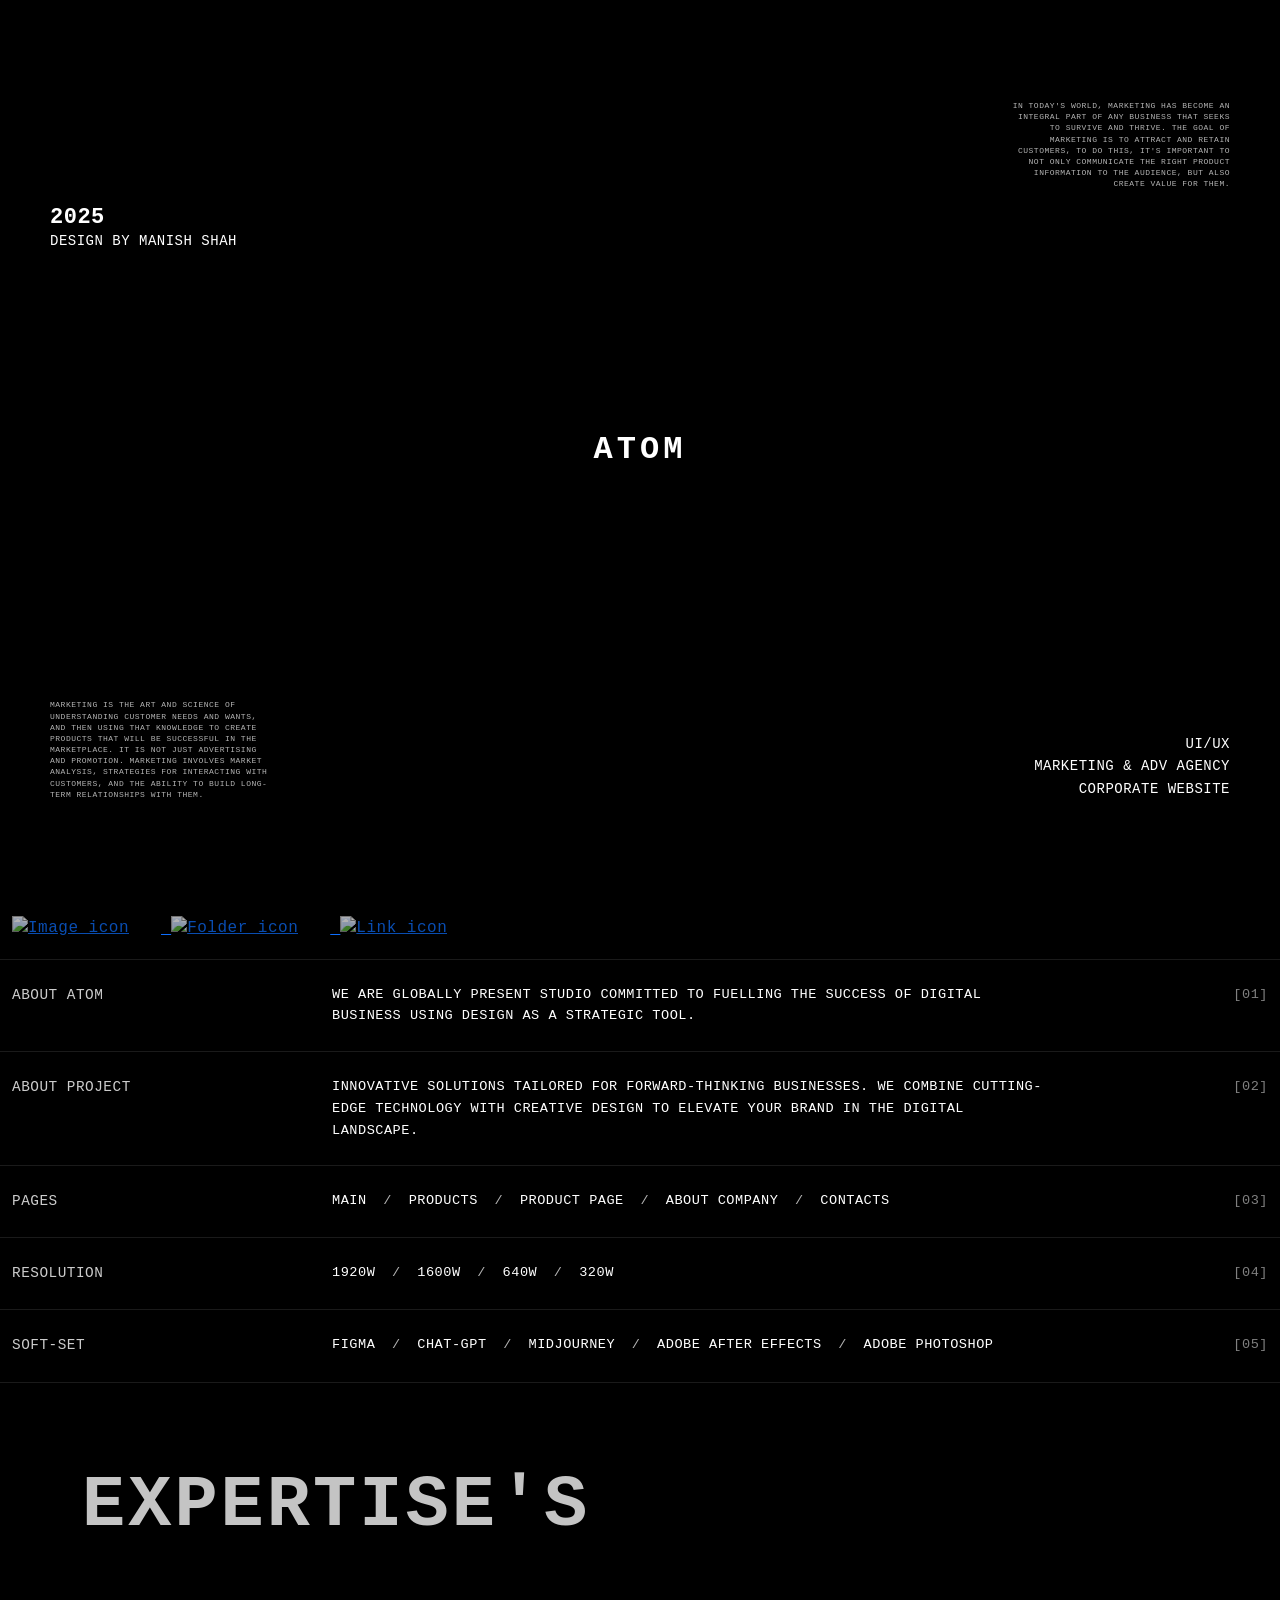
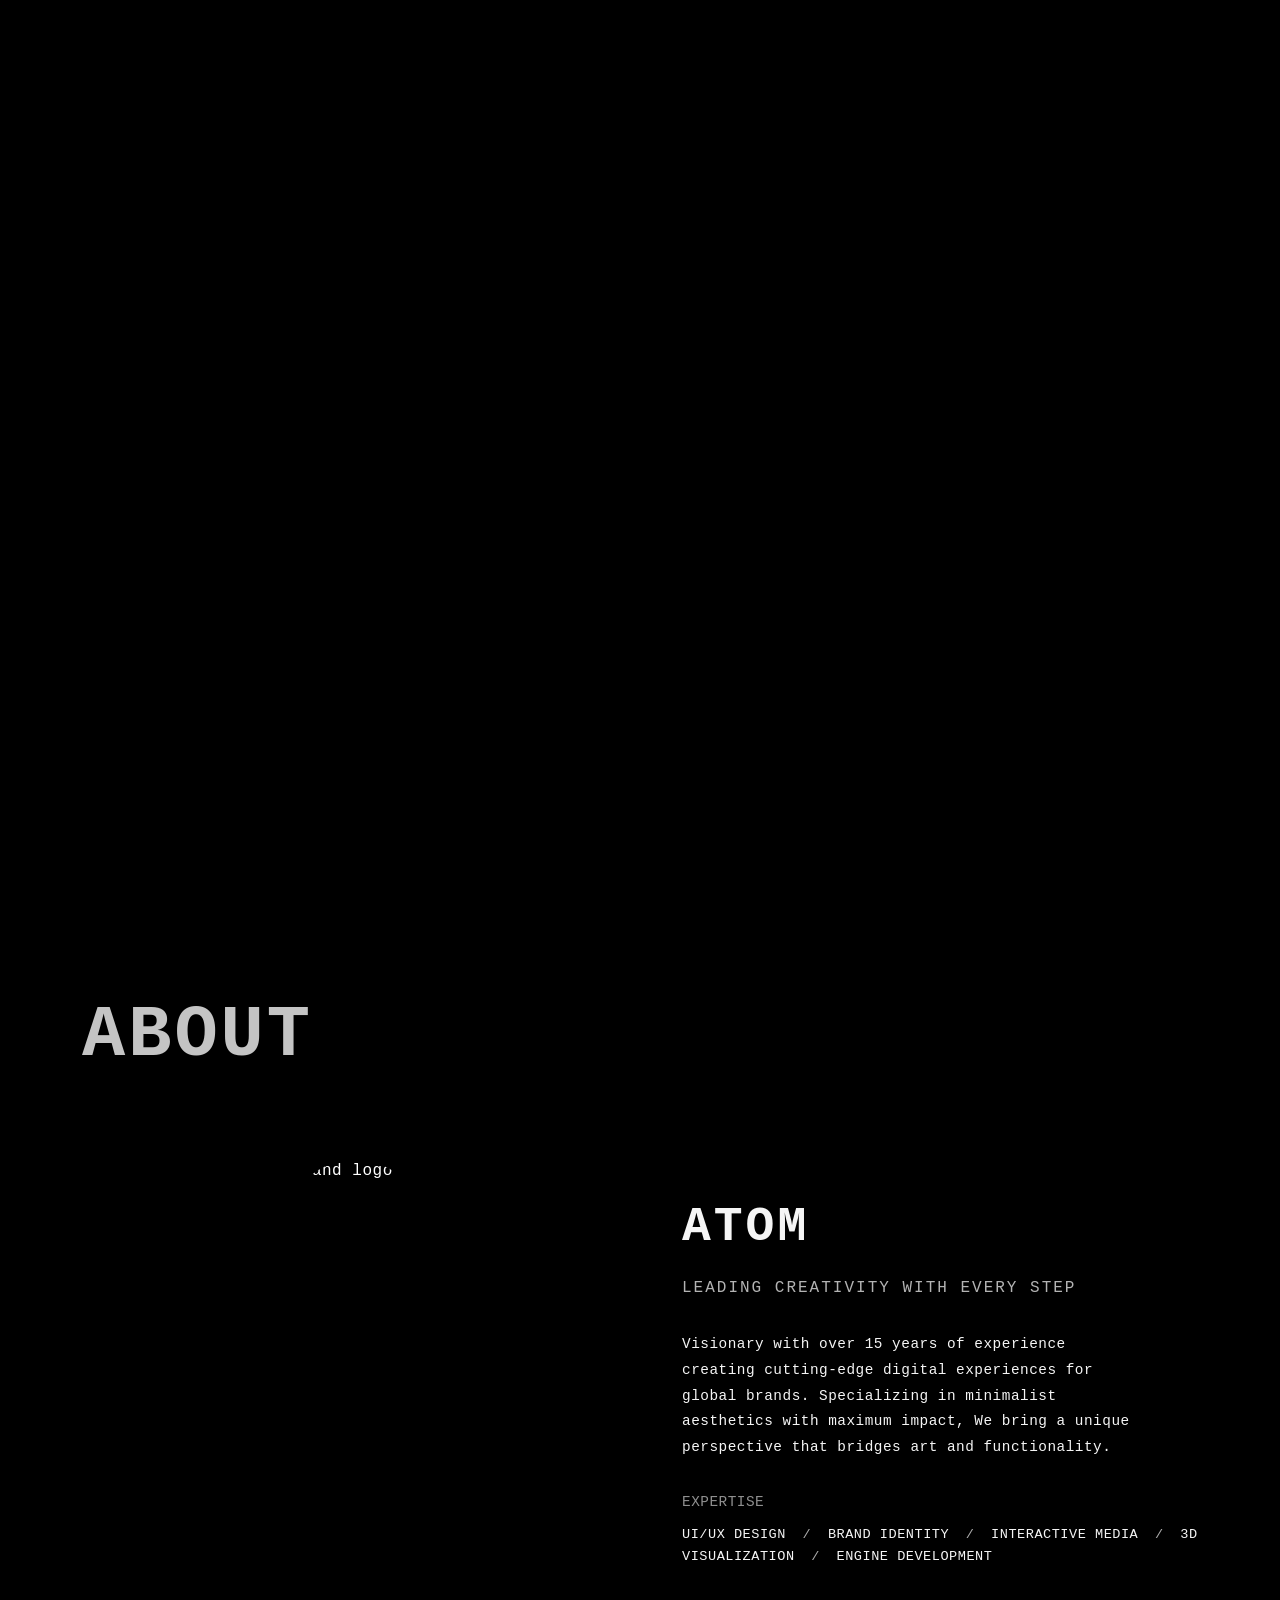
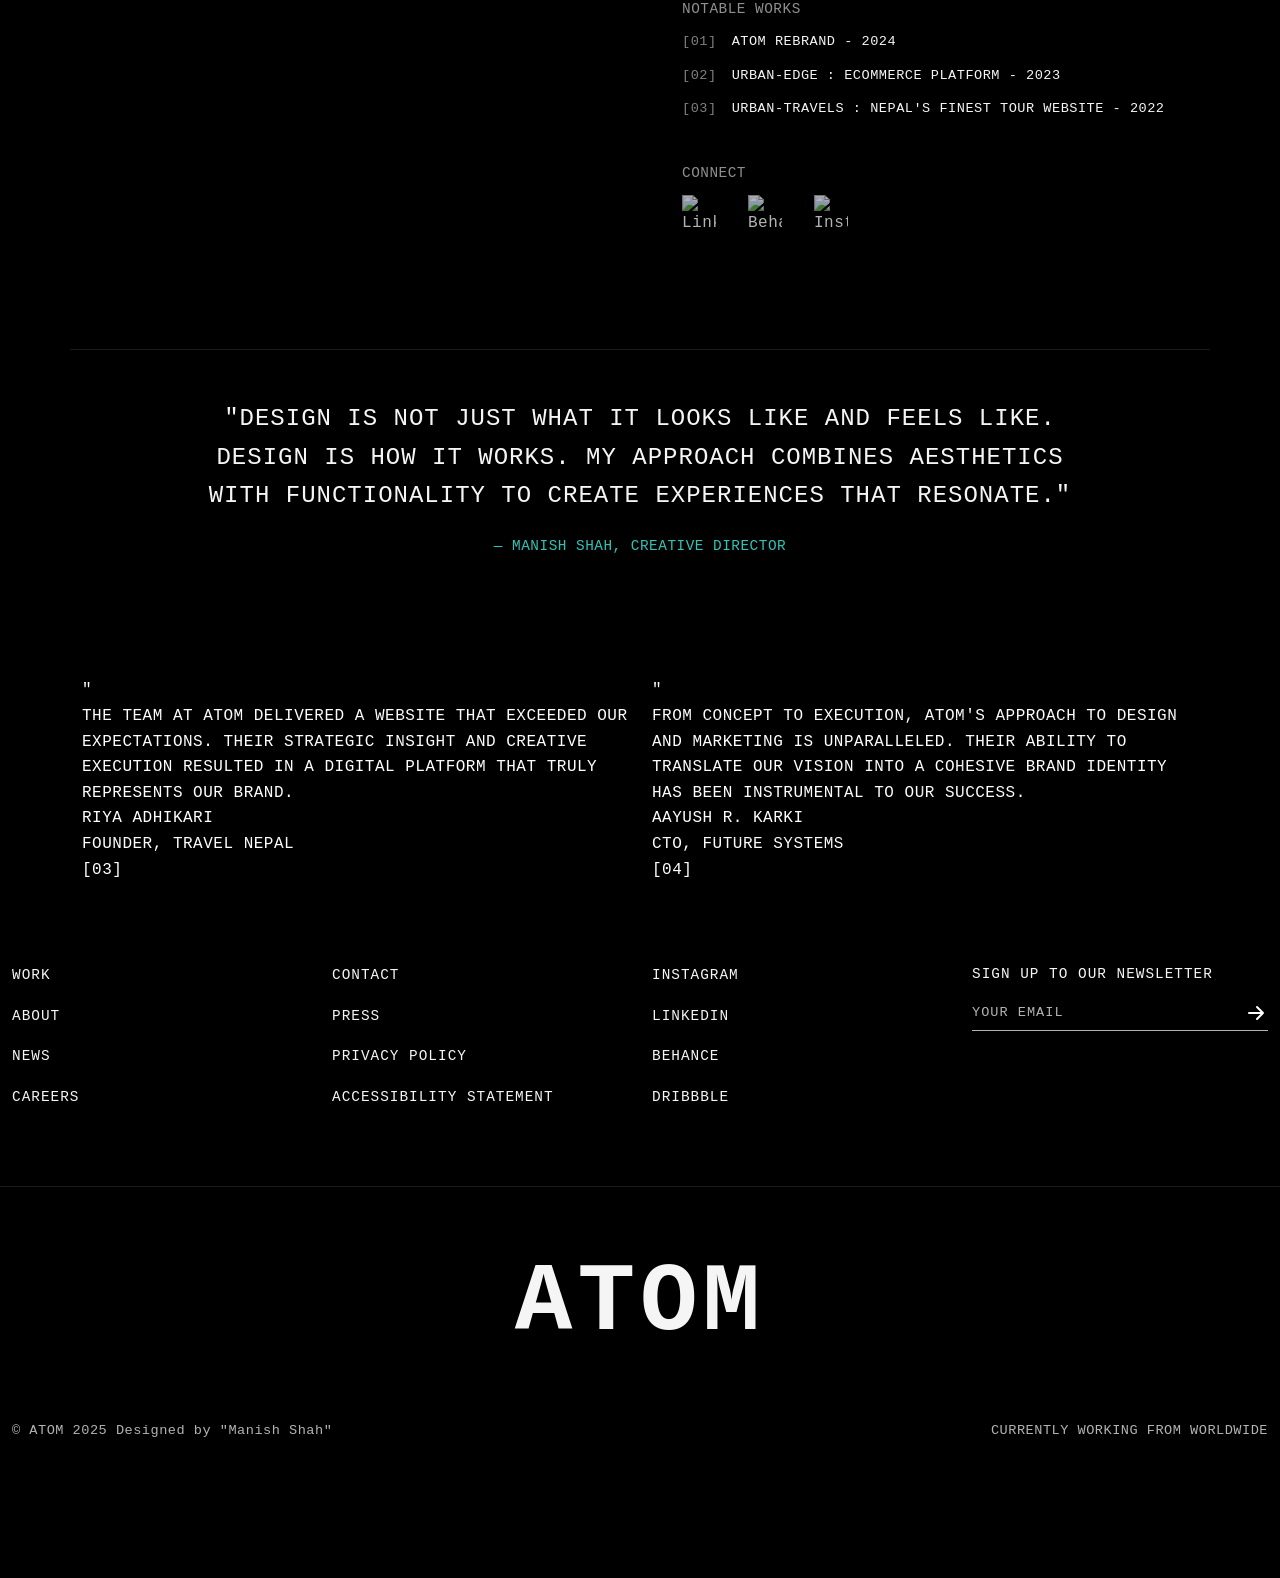
==== index.html @ b12d5384 "Add files via upload" ====
<!DOCTYPE html>
<html lang="en">
<head>
    <meta charset="UTF-8">
    <meta name="viewport" content="width=device-width, initial-scale=1.0">
    <title>ATOM - Marketing & Adv Agency</title>
    <link href="https://cdnjs.cloudflare.com/ajax/libs/bootstrap/5.3.0/css/bootstrap.min.css" rel="stylesheet">
<link rel="stylesheet" href="style.css">    
</head>
<body>



<header>
  <nav class="navbar fixed-top" id="scrollNav">
    <div class="container-nav">
      <div class="navbar-brand">
        <img src="photo/atom (1).png " alt="ATOM"></div>
      
        <div class="navbar-search">
          <form class="search-form">
            <input type="text" placeholder="Search..." class="search-input">
            <button type="submit" class="search-button">
              <i class="arrow-icon">→</i>
            </button>
          </form>
        </div>
        
      
      <div class="navbar-links">
        <a href="#intro" class="nav-link">WORK</a>
        <a href="#designer-spotlight" class="nav-link">ABOUT</a>
        <a href="#featured-work-section" class="nav-link">EXPERTISE</a>
        <a href="#footer-section" class="nav-link">CONTACT</a>
      </div>
      
      <div class="navbar-toggle">
        <div class="bar"></div>
        <div class="bar"></div>
      </div>
    </div>
  </nav>
  
</header>








    <section class="hero-section">
        <div class="grid-overlay"></div>
        
        <!-- <div class="hero-hands">
            <img src="photo/HERO-IMG (2).png" alt="Blue hands reaching toward each other" class="hands-img">
        </div> -->
        
        <div class="year-tag">2025</div>
        <div class="designer-tag">DESIGN BY MANISH SHAH</div>
        
        <div class="company-name">ATOM</div>
        
        <div class="service-tags">
            UI/UX<br>
            MARKETING & ADV AGENCY<br>
            CORPORATE WEBSITE
        </div>
        
        <div class="content-left">
            MARKETING IS THE ART AND SCIENCE OF UNDERSTANDING CUSTOMER NEEDS AND WANTS, AND THEN USING THAT KNOWLEDGE TO CREATE PRODUCTS THAT WILL BE SUCCESSFUL IN THE MARKETPLACE. IT IS NOT JUST ADVERTISING AND PROMOTION. MARKETING INVOLVES MARKET ANALYSIS, STRATEGIES FOR INTERACTING WITH CUSTOMERS, AND THE ABILITY TO BUILD LONG-TERM RELATIONSHIPS WITH THEM.
        </div>
        
        <div class="content-right">
            IN TODAY'S WORLD, MARKETING HAS BECOME AN INTEGRAL PART OF ANY BUSINESS THAT SEEKS TO SURVIVE AND THRIVE. THE GOAL OF MARKETING IS TO ATTRACT AND RETAIN CUSTOMERS, TO DO THIS, IT'S IMPORTANT TO NOT ONLY COMMUNICATE THE RIGHT PRODUCT INFORMATION TO THE AUDIENCE, BUT ALSO CREATE VALUE FOR THEM.
        </div>
    </section>






<section id="intro" >
    <div class="container-fluid">
        <!-- Icon Bar -->
        <div class="row icon-bar">
            <div class="col-12">
              <a href="gallery.html">
                <img src="https://cdn-user-icons.flaticon.com/194522/194522867/1743656869633.svg?token=exp=1743657778~hmac=4dbdaa3ccf3f3aceeacc52aa817b3a4a" alt="Image icon" class="icon-item">
              </a>
              <a href="#">
                <img src="https://cdn-user-icons.flaticon.com/194522/194522867/1743656892196.svg?token=exp=1743657793~hmac=bffc97f10e15f3eda21c112c34ece6dc" alt="Folder icon" class="icon-item">
              </a>
              <a href="#">
                <img src="https://cdn-user-icons.flaticon.com/194522/194522867/1743656848451.svg?token=exp=1743657778~hmac=fdd4218bebbb6cdbef7d9d6183758285" alt="Link icon" class="icon-item">
              </a>
            </div>
        </div>
        
        <!-- About -->
        <div class="row info-section">
            <div class="col-3">
                <div class="section-title">ABOUT ATOM</div>
            </div>
            <div class="col-7">
                <div class="section-content">
                    We are globally present studio committed to fuelling the success of digital business using design as a strategic tool.
                </div>
            </div>
            <div class="col-2">
                <div class="section-number">[01]</div>
            </div>
        </div>
        
        <!-- About Project -->
        <div class="row info-section">
            <div class="col-3">
                <div class="section-title">ABOUT PROJECT</div>
            </div>
            <div class="col-7">
                <div class="section-content">
                    Innovative solutions tailored for forward-thinking businesses.
                     We combine cutting-edge technology with creative design to elevate your brand in the digital landscape.
                </div>
            </div>
            <div class="col-2">
                <div class="section-number">[02]</div>
            </div>
        </div>
        
        <!-- Pages -->
        <div class="row info-section">
            <div class="col-3">
                <div class="section-title">PAGES</div>
            </div>
            <div class="col-7">
                <div class="section-content">
                    MAIN <span class="slash-separator">/</span> 
                    PRODUCTS <span class="slash-separator">/</span> 
                    PRODUCT PAGE <span class="slash-separator">/</span> 
                    ABOUT COMPANY <span class="slash-separator">/</span> 
                    CONTACTS
                </div>
            </div>
            <div class="col-2">
                <div class="section-number">[03]</div>
            </div>
        </div>
        
        <!-- Resolution -->
        <div class="row info-section">
            <div class="col-3">
                <div class="section-title">RESOLUTION</div>
            </div>
            <div class="col-7">
                <div class="section-content">
                    1920W <span class="slash-separator">/</span> 
                    1600W <span class="slash-separator">/</span> 
                    640W <span class="slash-separator">/</span> 
                    320W
                </div>
            </div>
            <div class="col-2">
                <div class="section-number">[04]</div>
            </div>
        </div>
        
        <!-- Soft-Set -->
        <div class="row info-section">
            <div class="col-3">
                <div class="section-title">SOFT-SET</div>
            </div>
            <div class="col-7">
                <div class="section-content">
                    FIGMA <span class="slash-separator">/</span> 
                    CHAT-GPT <span class="slash-separator">/</span> 
                    MIDJOURNEY <span class="slash-separator">/</span> 
                    ADOBE AFTER EFFECTS <span class="slash-separator">/</span> 
                    ADOBE PHOTOSHOP
                </div>
            </div>
            <div class="col-2">
                <div class="section-number">[05]</div>
            </div>
        </div>
    </div>

</section>










<section id="featured-work-section">
    <div class="container">
      <h2 class="section-title">EXPERTISE's</h2>
      
      <div class="row mb-4">
        <div class="col-md-5">
          <div class="work-item work-item-1">
            <div class="overlay">
                <h3>Web Development</h3>
                <p>We create visually intentive , appleaing and functional website for you and your organization.</p>
            </div>
          </div>
        </div>
        <div class="col-md-7">
          <div class="work-item work-item-2">
            <div class="overlay">
              <h3>Image Generation</h3>
              <p>Generating images for your work and ethics.</p>
            </div>
          </div>
        </div>
      </div>
      
      <div class="row">
        <div class="col-md-4">
          <div class="work-item work-item-3">
            <div class="overlay">
                <h3>3'D rendering </h3>
              <p>We create high class 3D images for your business and organization.</p>
             
            </div>
          </div>
        </div>
        <div class="col-md-4">
          <div class="work-item work-item-4">
            <div class="overlay">
              <h3>Business Analysis</h3>
              <p>We analyze your business and its progress, ensuring that the business grows progressively.</p>
            </div>
          </div>
        </div>
        <div class="col-md-4">
          <div class="work-item work-item-5">
            <div class="overlay">
              <h3>Marketing</h3>
              <p>We ensure that your business reaches to masses.</p>
            </div>
          </div>
        </div>
      </div>
    </div>
  </section>









<!-- Designer Spotlight Section -->
<section id="designer-spotlight">
  <div class="container">
    <h2 class="section-title">ABOUT</h2>
    
    <div class="row designer-profile">
      <div class="col-md-6">
        <div class="designer-image">
          <div class="image-container">
            <div class="grid-overlaydesigner-grid"></div>
            <img src="photo/Animation - 1743697136721.gif" alt="ATOM - brand logo" class="img-fluid">
          </div>
        </div>
      </div>
      
      <div class="col-md-6">
        <div class="designer-info">
          <div class="designer-name">ATOM</div>
          <div class="designer-title">LEADING CREATIVITY WITH EVERY STEP</div>
          
          <div class="designer-bio">
            Visionary with over 15 years of experience creating cutting-edge digital experiences 
            for global brands. Specializing in minimalist aesthetics with maximum impact, We bring a 
            unique perspective that bridges art and functionality.
          </div>
          
          <div class="expertise-container">
            <div class="expertise-title">EXPERTISE</div>
            <div class="expertise-tags">
              UI/UX DESIGN <span class="slash-separator">/</span>
              BRAND IDENTITY <span class="slash-separator">/</span>
              INTERACTIVE MEDIA <span class="slash-separator">/</span>
              3D VISUALIZATION <span class="slash-separator">/</span>
              Engine Development 
            </div>
          </div>
          
          <div class="achievements-container">
            <div class="achievements-title">NOTABLE WORKS</div>
            <div class="achievements-list">
              <div class="achievement-item">
                <span class="achievement-number">[01]</span>
                <span class="achievement-text">ATOM REBRAND - 2024</span>
              </div>
              <div class="achievement-item">
                <span class="achievement-number">[02]</span>
                <span class="achievement-text">Urban-EDGE : Ecommerce platform - 2023</span>
              </div>
              <div class="achievement-item">
                <span class="achievement-number">[03]</span>
                <span class="achievement-text">Urban-TRAVELS : Nepal's finest tour website - 2022</span>
              </div>
            </div>
          </div>
          
          <div class="connect-container">
            <div class="connect-title">CONNECT</div>
            <div class="connect-icons">
              <img src="https://cdn-user-icons.flaticon.com/194522/194522867/1743664199010.svg?token=exp=1743665099~hmac=ccb3d1063e7b09437dd976a6933706d7" alt="LinkedIn" class="connect-icon">
              <img src="https://cdn-user-icons.flaticon.com/194522/194522867/1743663914646.svg?token=exp=1743665080~hmac=8bd9f58be85b7db24cbe5bb7e0899813" alt="Behance" class="connect-icon">
              <img src="https://cdn-user-icons.flaticon.com/194522/194522867/1743663838253.svg?token=exp=1743665080~hmac=013514f42e9225e0b5da9cf27fe9d910" alt="Instagram" class="connect-icon">
            </div>
          </div>
        </div>
      </div>
    </div>
    
    <div class="row designer-philosophy mt-5">
      <div class="col-12">
        <div class="philosophy-container">
          <div class="philosophy-quote">
            "DESIGN IS NOT JUST WHAT IT LOOKS LIKE AND FEELS LIKE. DESIGN IS HOW IT WORKS. MY APPROACH COMBINES AESTHETICS WITH FUNCTIONALITY TO CREATE EXPERIENCES THAT RESONATE."
          </div>
          <div class="philosophy-attribution">— MANISH SHAH, CREATIVE DIRECTOR</div>
        </div>
      </div>
    </div>
  </div>
</section>








<section id="testomonial">
  <div class="container">
    <div class="row testimonial-row">
      <div class="col-md-6">
        <div class="testimonial-item">
          <div class="testimonial-content">
            <div class="grid-overlay testimonial-grid"></div>
            <div class="quote-mark">"</div>
            <div class="testimonial-text">
              THE TEAM AT ATOM DELIVERED A WEBSITE THAT EXCEEDED OUR EXPECTATIONS. THEIR STRATEGIC INSIGHT AND CREATIVE EXECUTION RESULTED IN A DIGITAL PLATFORM THAT TRULY REPRESENTS OUR BRAND.
            </div>
            <div class="client-info">
              <div class="client-name">RIYA ADHIKARI</div>
              <div class="client-position">FOUNDER, TRAVEL NEPAL</div>
            </div>
            <div class="testimonial-number">[03]</div>
          </div>
        </div>
      </div>
      
      <div class="col-md-6">
        <div class="testimonial-item">
          <div class="testimonial-content">
            <div class="grid-overlay testimonial-grid"></div>
            <div class="quote-mark">"</div>
            <div class="testimonial-text">
              FROM CONCEPT TO EXECUTION, ATOM'S APPROACH TO DESIGN AND MARKETING IS UNPARALLELED. THEIR ABILITY TO TRANSLATE OUR VISION INTO A COHESIVE BRAND IDENTITY HAS BEEN INSTRUMENTAL TO OUR SUCCESS.
            </div>
            <div class="client-info">
              <div class="client-name">AAYUSH R. KARKI</div>
              <div class="client-position">CTO, FUTURE SYSTEMS</div>
            </div>
            <div class="testimonial-number">[04]</div>
          </div>
        </div>
      </div>
    </div>
  </div>
</section>










<!-- Footer Section -->
<footer class="footer-section">
    <div class="container-fluid">
      <div class="grid-overlay footer-grid"></div>
      
      <!-- Main Footer Content -->
      <div class="row footer-content">

        <div class="col-md-3">
          <ul class="footer-links">
            <li><a href="#">WORK</a></li>
            <li><a href="#">ABOUT</a></li>
            <li><a href="#">NEWS</a></li>
            <li><a href="#">CAREERS</a></li>
          </ul>
        </div>
        
        <div class="col-md-3">
          <ul class="footer-links">
            <li><a href="#">CONTACT</a></li>
            <li><a href="#">PRESS</a></li>
            <li><a href="#">PRIVACY POLICY</a></li>
            <li><a href="#">ACCESSIBILITY STATEMENT</a></li>
          </ul>
        </div>
        
        <div class="col-md-3">
          <ul class="footer-links">
            <li><a href="#">INSTAGRAM</a></li>
            <li><a href="#">LINKEDIN</a></li>
            <li><a href="#">BEHANCE</a></li>
            <li><a href="#">DRIBBBLE</a></li>
          </ul>
        </div>
        
        <div class="col-md-3">
          <div class="newsletter">
            <label for="newsletter-email">SIGN UP TO OUR NEWSLETTER</label>
            <div class="input-group">
              <input type="email" id="newsletter-email" class="form-control" placeholder="YOUR EMAIL">
              <button class="btn newsletter-btn">
                <svg width="24" height="24" viewBox="0 0 24 24" fill="none" xmlns="http://www.w3.org/2000/svg">
                  <path d="M5 12H19M19 12L13 6M19 12L13 18" stroke="white" stroke-width="2" stroke-linecap="round" stroke-linejoin="round"/>
                </svg>
              </button>
            </div>
          </div>
        </div>
      </div>
      
      <div class="row footer-bottom">
        <div class="col-12">
          <div class="footer-logo">ATOM</div>
        </div>
        <div class="col-md-6">
          <div class="copyright">© ATOM 2025 Designed by "Manish Shah"</div>
        </div>
        <div class="col-md-6">
          <div class="location">CURRENTLY WORKING FROM WORLDWIDE</div>
        </div>
      </div>
    </div>
  </footer>




    <script src="https://cdnjs.cloudflare.com/ajax/libs/bootstrap/5.3.0/js/bootstrap.bundle.min.js"></script>

<script src="java.js"></script>
  </body>
</html>
---- style.css ----
@import url("https://fonts.googleapis.com/css2?family=Montserrat:wght@300;400;500;700&display=swap");
:root {
  --highlight-color:#2ec4b6;
  --dark-bg: #000;
  --text-light: rgba(255, 255, 255, 0.7);
  --text: #f5f5f5;
  --border-color: rgba(255, 255, 255, 0.1);
  --section-number-color: rgba(255, 255, 255, 0.5);
  --hover-change:#1b4332;
  --overlay-dark: rgba(0, 0, 0, 0.75);
}

body, html {
  margin: 0;
  padding: 0;
  background-color: var(--dark-bg);
  color: white;
  overflow-x: hidden;
}

.navbar {
  background-color: transparent;
  padding: 1.5rem 2rem;
  transition: all 0.4s ease;
  opacity: 0;
  pointer-events: none;
  z-index: 1000;
  width: 100%;
  height: 80px;
}

.navbar.visible {
  background-color: rgba(0, 0, 0, 0.9);
  box-shadow: 0 2px 10px rgba(0, 0, 0, 0.2);
  opacity: 1;
  pointer-events: all;
}

.container-nav {
  display: flex;
  justify-content: space-between;
  align-items: center;
  max-width: 1200px;
  margin: 0 auto;
  width: 100%;
}

.navbar-brand {
  font-size: 1.5rem;
  font-weight: 700;
  letter-spacing: 3px;
  color: #fff;
  flex: 1;
}
.navbar-brand img {
  width: 35px;
  height: 35px;
}

.navbar-search {
  flex: 2;
  display: flex;
  justify-content: center;
}

.search-form {
  display: flex;
  align-items: center;
  width: 100%;
  max-width: 300px;
  border-bottom: 1px solid rgba(255, 255, 255, 0.5);
  padding-bottom: 5px;
  position: relative;
}

.search-input {
  background: transparent;
  border: none;
  padding: 0.5rem 0;
  color: #fff;
  width: 100%;
  outline: none;
  font-size: 0.9rem;
}

.search-input::-moz-placeholder {
  color: rgba(255, 255, 255, 0.7);
}

.search-input::placeholder {
  color: rgba(255, 255, 255, 0.7);
}

.search-button {
  background: none;
  border: none;
  color: #fff;
  cursor: pointer;
  padding: 0;
  display: flex;
  align-items: center;
  position: absolute;
  right: 0;
  top: 50%;
  transform: translateY(-50%);
}

.arrow-icon {
  font-style: normal;
  font-size: 1.2rem;
}

.navbar-links {
  display: flex;
  gap: 2rem;
  flex: 1;
  justify-content: flex-end;
}

.nav-link {
  color: #fff;
  text-decoration: none;
  font-size: 0.85rem;
  font-weight: 500;
  letter-spacing: 1px;
  transition: color 0.3s ease;
  position: relative;
}

.nav-link:hover {
  color: #64ffda;
}

.nav-link::after {
  content: "";
  position: absolute;
  width: 0;
  height: 1px;
  bottom: -5px;
  left: 0;
  background-color: #64ffda;
  transition: width 0.3s ease;
}

.nav-link:hover::after {
  width: 100%;
}

.navbar-toggle {
  display: none;
  flex-direction: column;
  gap: 6px;
  cursor: pointer;
}

.bar {
  width: 25px;
  height: 2px;
  background-color: #fff;
  transition: all 0.3s ease;
}

.navbar-toggle.active .bar:nth-child(1) {
  transform: rotate(45deg) translate(5px, 5px);
}

.navbar-toggle.active .bar:nth-child(2) {
  transform: rotate(-45deg);
}

/* Mobile menu */
@media (max-width: 992px) {
  .navbar-links {
    position: fixed;
    top: 0;
    left: 0;
    height: 100vh;
    width: 100%;
    background-color: rgba(0, 0, 0, 0.95);
    flex-direction: column;
    justify-content: center;
    align-items: center;
    transform: translateX(-100%);
    transition: transform 0.4s ease;
    z-index: -1;
  }
  .navbar-links.active {
    transform: translateX(0);
  }
  .nav-link {
    font-size: 1.5rem;
    margin: 1rem 0;
  }
  .navbar-toggle {
    display: flex;
    z-index: 10;
  }
  .container {
    flex-wrap: wrap;
  }
  .navbar-brand {
    flex: 1;
  }
  .navbar-search {
    order: 3;
    flex: 0 0 100%;
    margin-top: 1rem;
    display: none;
  }
  .navbar-search.active {
    display: flex;
  }
}
.hero-section {
  height: 100vh;
  background-color: var(--dark-bg);
  position: relative;
  display: flex;
  align-items: center;
  justify-content: center;
  overflow: hidden;
  background-image: url("photo/HERO-IMG (2).png");
  background-size: cover;
  background-repeat: no-repeat;
  background-position: center center;
}

.grid-overlay {
  position: absolute;
  width: 100%;
  height: 100%;
  background-image: linear-gradient(rgba(0, 0, 0, 0.1) 1px, transparent 1px), linear-gradient(90deg, rgba(0, 0, 0, 0.1) 1px, transparent 1px);
  background-size: 40px 40px;
  z-index: 0;
}

.content-left {
  position: absolute;
  max-width: 220px;
  z-index: 2;
  font-size: 8px;
  line-height: 1.4;
  color: var(--text-light);
  text-transform: uppercase;
  bottom: 100px;
  left: 50px;
}

.content-right {
  position: absolute;
  max-width: 220px;
  z-index: 2;
  font-size: 8px;
  line-height: 1.4;
  color: var(--text-light);
  text-transform: uppercase;
  top: 100px;
  right: 50px;
  text-align: right;
}

.year-tag {
  position: absolute;
  top: 200px;
  left: 50px;
  font-size: 22px;
  font-weight: 700;
  z-index: 2;
}

.designer-tag {
  position: absolute;
  top: 230px;
  left: 50px;
  font-size: 14px;
  font-weight: 500;
  z-index: 2;
}

.company-name {
  font-size: 32px;
  font-weight: 700;
  letter-spacing: 4px;
  z-index: 2;
}

.service-tags {
  position: absolute;
  bottom: 100px;
  right: 50px;
  text-align: right;
  font-size: 14px;
  font-weight: 500;
  z-index: 2;
}

@media (max-width: 768px) {
  .content-left, .content-right {
    display: none;
  }
  .year-tag, .designer-tag {
    left: 20px;
  }
  .service-tags {
    right: 20px;
    font-size: 12px;
  }
}
body {
  background-color: var(--dark-bg);
  color: var(--text-color);
  font-family: "Courier New", monospace;
  letter-spacing: 0.5px;
  line-height: 1.6;
}

.info-section {
  border-bottom: 1px solid var(--border-color);
  padding: 1.5rem 0;
  text-transform: uppercase;
}
.info-section:first-child {
  padding-top: 2.5rem;
}

.section-title {
  text-transform: uppercase;
  font-weight: 400;
  font-size: 0.9rem;
  color: var(--text-color);
  opacity: 0.8;
}

.section-content {
  text-transform: uppercase;
  font-size: 0.85rem;
}

.section-number {
  text-align: right;
  color: var(--section-number-color);
  font-size: 0.85rem;
}

.icon-bar {
  padding: 1rem 0;
  border-bottom: 1px solid var(--border-color);
}

.icon-item {
  width: 34px;
  height: 34px;
  margin-right: 2rem;
  opacity: 0.7;
  transition: opacity 0.3s ease;
}
.icon-item:hover {
  opacity: 1;
}

.slash-separator {
  padding: 0 0.5rem;
  opacity: 0.7;
}

#featured-work-section {
  padding: 80px 0;
  background-color: var(--dark-bg);
}
#featured-work-section .section-title {
  font-size: 4.5rem;
  font-weight: 800;
  text-align: left;
  margin-bottom: 60px;
  color: var(--text);
  letter-spacing: 3px;
  position: relative;
}
#featured-work-section .work-item-1 {
  background-image: url(photo/image.png);
  background-size: cover;
}
#featured-work-section .work-item-2 {
  background-image: url(photo/work-item-2.jpg);
  background-size: cover;
}
#featured-work-section .work-item-3 {
  background-image: url(https://images.unsplash.com/photo-1622737133809-d95047b9e673?q=80&w=1932&auto=format&fit=crop&ixlib=rb-4.0.3&ixid=M3wxMjA3fDB8MHxwaG90by1wYWdlfHx8fGVufDB8fHx8fA%3D%3D);
  background-size: cover;
  background-repeat: no-repeat;
}
#featured-work-section .work-item-4 {
  background-image: url(https://images.unsplash.com/photo-1611974789855-9c2a0a7236a3?q=80&w=2070&auto=format&fit=crop&ixlib=rb-4.0.3&ixid=M3wxMjA3fDB8MHxwaG90by1wYWdlfHx8fGVufDB8fHx8fA%3D%3D);
  background-size: contain;
}
#featured-work-section .work-item-5 {
  background-image: url(https://images.unsplash.com/photo-1556589937-1b3bffe9238a?q=80&w=2070&auto=format&fit=crop&ixlib=rb-4.0.3&ixid=M3wxMjA3fDB8MHxwaG90by1wYWdlfHx8fGVufDB8fHx8fA%3D%3D);
  background-size: cover;
}
#featured-work-section .work-item {
  position: relative;
  height: 350px;
  overflow: hidden;
  margin-bottom: 30px;
  cursor: pointer;
}
.row:first-of-type #featured-work-section .work-item {
  height: 450px;
}
#featured-work-section .work-item .overlay {
  position: absolute;
  top: 0;
  left: 0;
  width: 100%;
  height: 100%;
  background-color: var(--overlay-dark);
  padding: 30px;
  display: flex;
  flex-direction: column;
  justify-content: center;
  align-items: center;
  opacity: 0;
  transition: opacity 0.4s ease;
}
#featured-work-section .work-item .overlay h3 {
  color: white;
  font-size: 2rem;
  font-weight: 600;
  margin-bottom: 15px;
  transform: translateY(20px);
  transition: transform 0.4s ease;
  text-align: center;
}
#featured-work-section .work-item .overlay p {
  color: white;
  font-size: 1.1rem;
  text-align: center;
  transform: translateY(20px);
  transition: transform 0.4s ease 0.1s;
  max-width: 80%;
}
#featured-work-section .work-item:hover .overlay {
  opacity: 1;
}
#featured-work-section .work-item:hover .overlay h3, #featured-work-section .work-item:hover .overlay p {
  transform: translateY(0);
}

@media (max-width: 767px) {
  #featured-work-section .section-title {
    font-size: 2.5rem;
  }
  #featured-work-section .work-item {
    height: 280px;
  }
  .row:first-of-type #featured-work-section .work-item {
    height: 320px;
  }
  #featured-work-section .work-item .overlay h3 {
    font-size: 1.5rem;
  }
  #featured-work-section .work-item .overlay p {
    font-size: 1rem;
  }
}
#designer-spotlight {
  padding: 120px 0;
  background-color: var(--dark-bg);
  position: relative;
  overflow: hidden;
}
#designer-spotlight .section-title {
  font-size: 4.5rem;
  font-weight: 800;
  text-align: left;
  margin-bottom: 80px;
  color: var(--text);
  letter-spacing: 3px;
  position: relative;
}
#designer-spotlight .designer-profile {
  margin-bottom: 60px;
}
#designer-spotlight .designer-image {
  position: relative;
  height: 100%;
  display: flex;
  justify-content: center;
}
#designer-spotlight .designer-image .image-container {
  position: relative;
  overflow: hidden;
  width: 300px;
  border-radius: 50%;
  align-items: center;
  justify-content: center;
  align-items: center;
}
#designer-spotlight .designer-image .image-container img {
  width: 100%;
  height: 100%;
  -o-object-fit: contain;
     object-fit: contain;
  -o-object-position: center;
     object-position: center;
}
#designer-spotlight .designer-image .image-container .designer-grid {
  z-index: 1;
}
#designer-spotlight .designer-info {
  padding: 30px 0 30px 30px;
  display: flex;
  flex-direction: column;
  justify-content: center;
  height: 100%;
}
#designer-spotlight .designer-info .designer-name {
  font-size: 3rem;
  font-weight: 700;
  letter-spacing: 3px;
  margin-bottom: 10px;
  color: var(--text);
}
#designer-spotlight .designer-info .designer-title {
  font-size: 1rem;
  font-weight: 500;
  letter-spacing: 2px;
  margin-bottom: 30px;
  color: var(--text-light);
}
#designer-spotlight .designer-info .designer-bio {
  font-size: 0.9rem;
  line-height: 1.8;
  margin-bottom: 30px;
  color: var(--text);
  max-width: 90%;
}
#designer-spotlight .expertise-container,
#designer-spotlight .achievements-container,
#designer-spotlight .connect-container {
  margin-bottom: 30px;
}
#designer-spotlight .expertise-container .expertise-title,
#designer-spotlight .expertise-container .achievements-title,
#designer-spotlight .expertise-container .connect-title,
#designer-spotlight .achievements-container .expertise-title,
#designer-spotlight .achievements-container .achievements-title,
#designer-spotlight .achievements-container .connect-title,
#designer-spotlight .connect-container .expertise-title,
#designer-spotlight .connect-container .achievements-title,
#designer-spotlight .connect-container .connect-title {
  font-size: 0.9rem;
  font-weight: 500;
  margin-bottom: 10px;
  color: var(--text-light);
  opacity: 0.8;
}
#designer-spotlight .expertise-container .expertise-tags,
#designer-spotlight .achievements-container .expertise-tags,
#designer-spotlight .connect-container .expertise-tags {
  font-size: 0.85rem;
  color: var(--text);
  text-transform: uppercase;
}
#designer-spotlight .expertise-container .expertise-tags .slash-separator,
#designer-spotlight .achievements-container .expertise-tags .slash-separator,
#designer-spotlight .connect-container .expertise-tags .slash-separator {
  padding: 0 0.5rem;
  opacity: 0.7;
}
#designer-spotlight .achievements-list .achievement-item {
  display: flex;
  align-items: center;
  margin-bottom: 12px;
}
#designer-spotlight .achievements-list .achievement-item .achievement-number {
  color: var(--section-number-color);
  margin-right: 15px;
  font-size: 0.85rem;
}
#designer-spotlight .achievements-list .achievement-item .achievement-text {
  font-size: 0.85rem;
  color: var(--text);
  text-transform: uppercase;
}
#designer-spotlight .connect-icons {
  display: flex;
  align-items: center;
}
#designer-spotlight .connect-icons .connect-icon {
  width: 34px;
  height: 34px;
  margin-right: 2rem;
  opacity: 0.7;
  transition: opacity 0.3s ease, transform 0.3s ease;
}
#designer-spotlight .connect-icons .connect-icon:hover {
  opacity: 1;
  transform: scale(1.1);
}
#designer-spotlight .designer-philosophy {
  padding-top: 50px;
  border-top: 1px solid var(--border-color);
}
#designer-spotlight .designer-philosophy .philosophy-container {
  text-align: center;
  max-width: 80%;
  margin: 0 auto;
}
#designer-spotlight .designer-philosophy .philosophy-container .philosophy-quote {
  font-size: 1.5rem;
  line-height: 1.6;
  font-weight: 500;
  margin-bottom: 20px;
  color: var(--text);
  letter-spacing: 1px;
}
#designer-spotlight .designer-philosophy .philosophy-container .philosophy-attribution {
  font-size: 0.9rem;
  color: var(--highlight-color);
  font-weight: 500;
}
@media (max-width: 991px) {
  #designer-spotlight {
    padding: 80px 0;
  }
  #designer-spotlight .section-title {
    font-size: 3.5rem;
    margin-bottom: 60px;
  }
  #designer-spotlight .designer-info {
    padding: 30px 0;
  }
  #designer-spotlight .designer-name {
    font-size: 2.5rem;
  }
  #designer-spotlight .philosophy-container {
    max-width: 100%;
  }
  #designer-spotlight .philosophy-container .philosophy-quote {
    font-size: 1.2rem;
  }
}
@media (max-width: 767px) {
  #designer-spotlight {
    padding: 60px 0;
  }
  #designer-spotlight .section-title {
    font-size: 2.5rem;
    margin-bottom: 40px;
  }
  #designer-spotlight .designer-image .image-container {
    height: 400px;
    margin-bottom: 30px;
  }
  #designer-spotlight .designer-name {
    font-size: 2rem;
  }
  #designer-spotlight .philosophy-container .philosophy-quote {
    font-size: 1rem;
  }
}

.footer-section {
  position: relative;
  background-color: var(--dark-bg);
  padding: 80px 0 40px;
  color: var(--text);
  overflow: hidden;
}

/* Grid overlay */
.footer-grid {
  position: absolute;
  top: 0;
  left: 0;
  width: 100%;
  height: 100%;
  z-index: 0;
}

/* Main content container */
.footer-content {
  position: relative;
  z-index: 1;
  padding-bottom: 60px;
  border-bottom: 1px solid var(--border-color);
}

/* Footer links */
.footer-links {
  list-style: none;
  padding: 0;
  margin: 0;
}

.footer-links li {
  margin-bottom: 15px;
}

.footer-links li a {
  color: var(--text);
  text-decoration: none;
  font-size: 0.9rem;
  font-weight: 500;
  letter-spacing: 1px;
  transition: color 0.3s ease;
}

.footer-links li a:hover {
  color: var(--highlight-color);
}

/* Newsletter */
.newsletter label {
  display: block;
  font-size: 0.9rem;
  font-weight: 500;
  letter-spacing: 1px;
  margin-bottom: 15px;
}

.newsletter .input-group {
  display: flex;
  border-bottom: 1px solid var(--text-light);
  padding-bottom: 5px;
  margin-bottom: 20px;
}

.newsletter .form-control {
  background: transparent;
  border: none;
  color: var(--text);
  padding: 0;
  font-size: 0.85rem;
  letter-spacing: 1px;
}

.newsletter .form-control::-moz-placeholder {
  color: var(--text-light);
}

.newsletter .form-control::placeholder {
  color: var(--text-light);
}

.newsletter .form-control:focus {
  outline: none;
  box-shadow: none;
}

.newsletter .newsletter-btn {
  background: transparent;
  border: none;
  padding: 0;
  margin-left: 10px;
}

.newsletter .newsletter-btn svg {
  transition: transform 0.3s ease;
}

.newsletter .newsletter-btn:hover svg {
  transform: translateX(5px);
}

/* Footer bottom section */
.footer-bottom {
  position: relative;
  z-index: 1;
  padding-top: 40px;
}

.footer-bottom .footer-logo {
  font-size: 6rem;
  font-weight: 700;
  letter-spacing: 5px;
  margin-bottom: 40px;
  text-align: center;
}

.footer-bottom .copyright {
  font-size: 0.85rem;
  color: var(--text-light);
}

.footer-bottom .designer-tag {
  font-size: 0.85rem;
  color: var(--text-light);
  margin-top: 5px;
  font-style: italic;
}

.footer-bottom .location {
  font-size: 0.85rem;
  color: var(--text-light);
  text-align: right;
}

/* Media Queries */
@media (max-width: 991px) {
  .footer-section {
    padding: 60px 0 30px;
  }
  .footer-bottom .footer-logo {
    font-size: 4rem;
    margin-bottom: 30px;
  }
}
@media (max-width: 767px) {
  .footer-content {
    padding-bottom: 40px;
  }
  .footer-links {
    margin-bottom: 30px;
  }
  .footer-bottom .footer-logo {
    font-size: 3rem;
    margin-bottom: 20px;
  }
  .footer-bottom .location {
    text-align: left;
    margin-top: 10px;
  }
  .designer-tag {
    margin-bottom: 10px;
  }
}
@media (max-width: 575px) {
  .footer-section {
    padding: 40px 0 20px;
  }
  .footer-content {
    padding-bottom: 30px;
  }
  .footer-bottom .footer-logo {
    font-size: 2.5rem;
  }
  .newsletter label {
    font-size: 0.8rem;
  }
  .designer-tag, .footer-bottom .copyright, .footer-bottom .location {
    font-size: 0.75rem;
  }
}/*# sourceMappingURL=style.css.map */
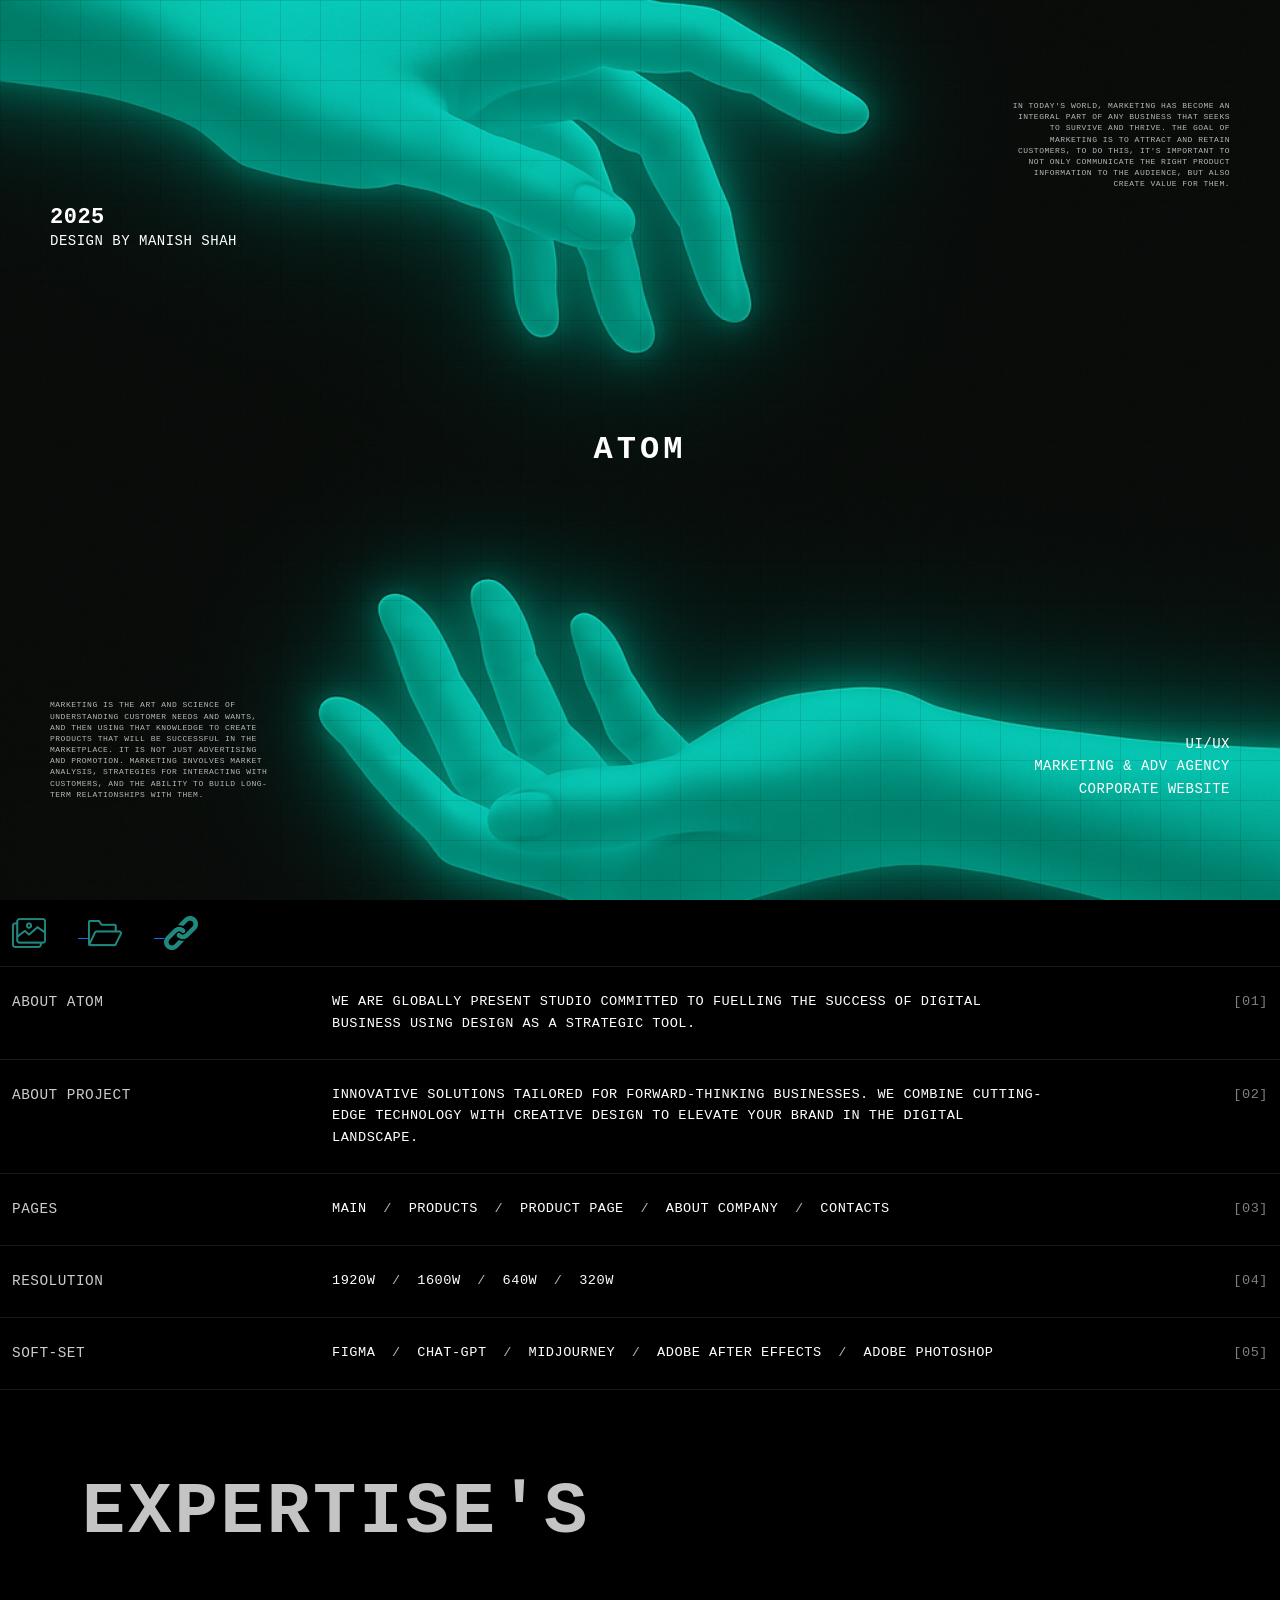
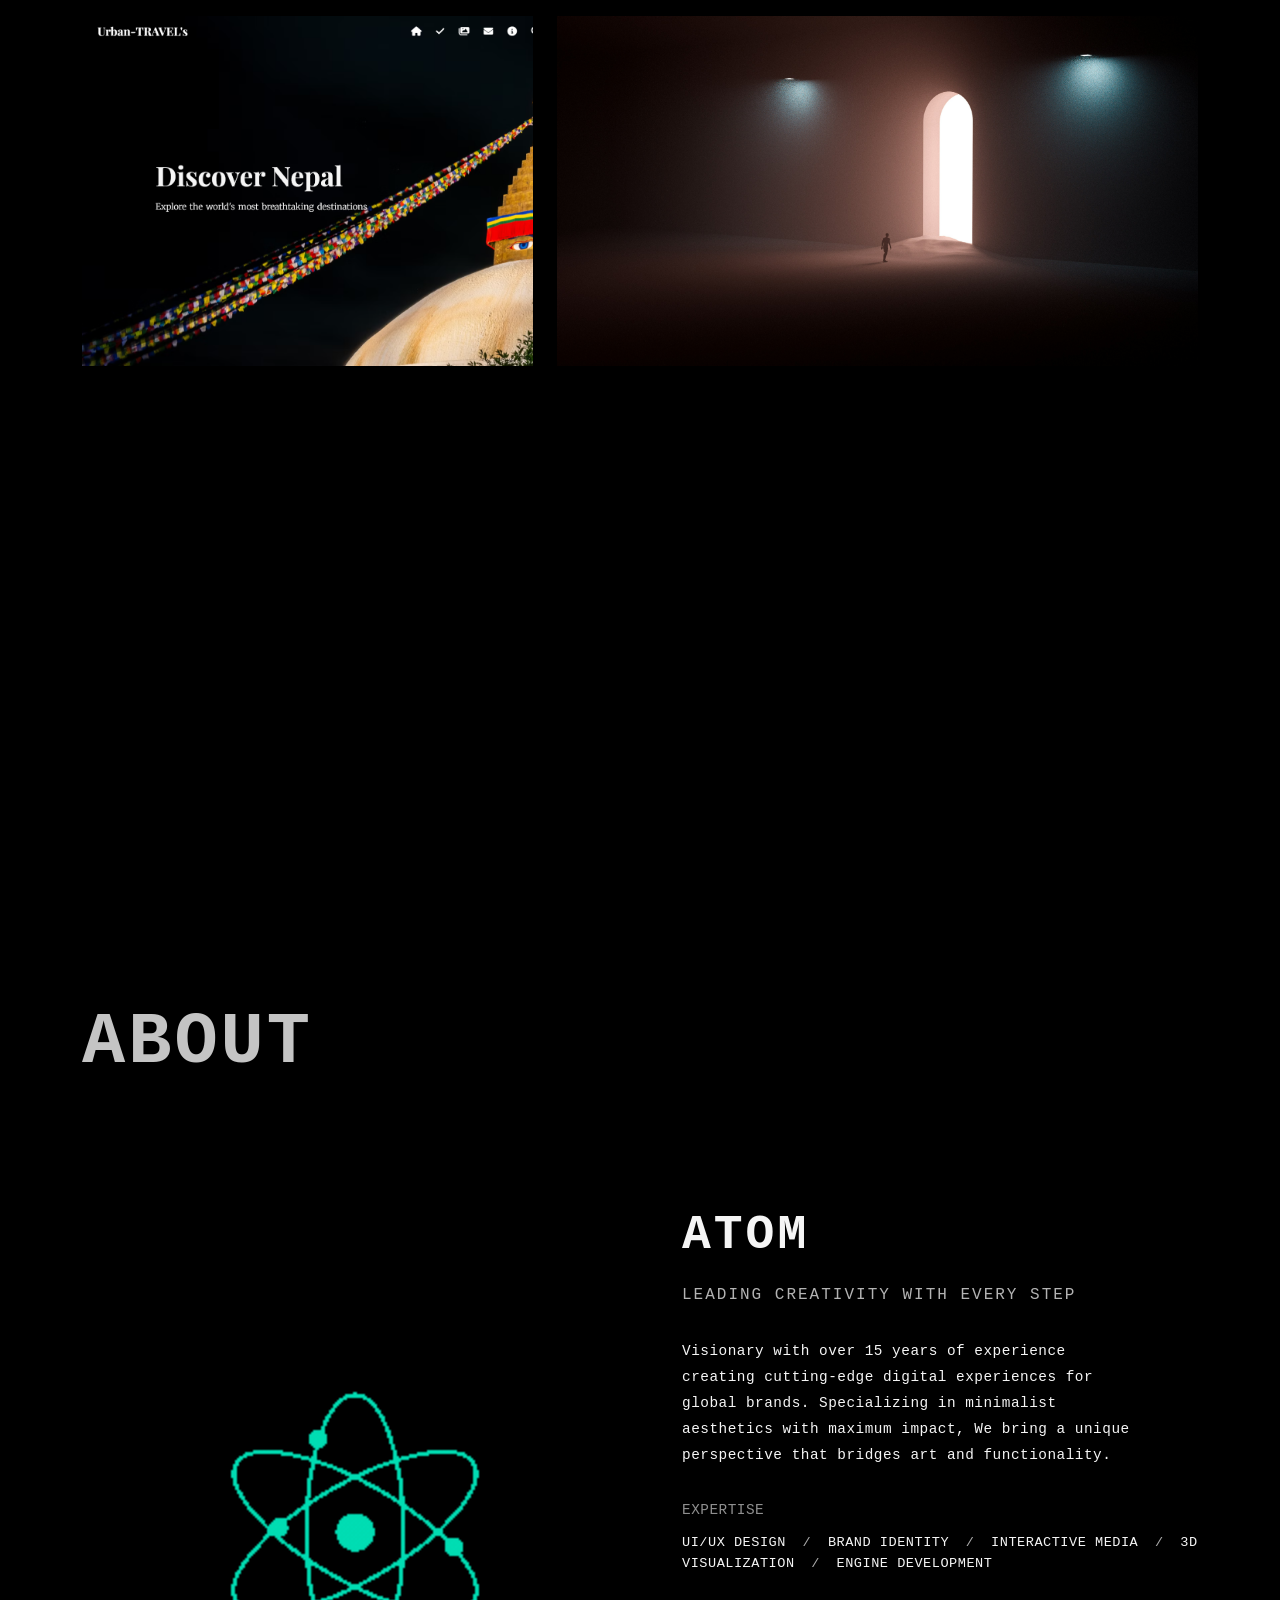
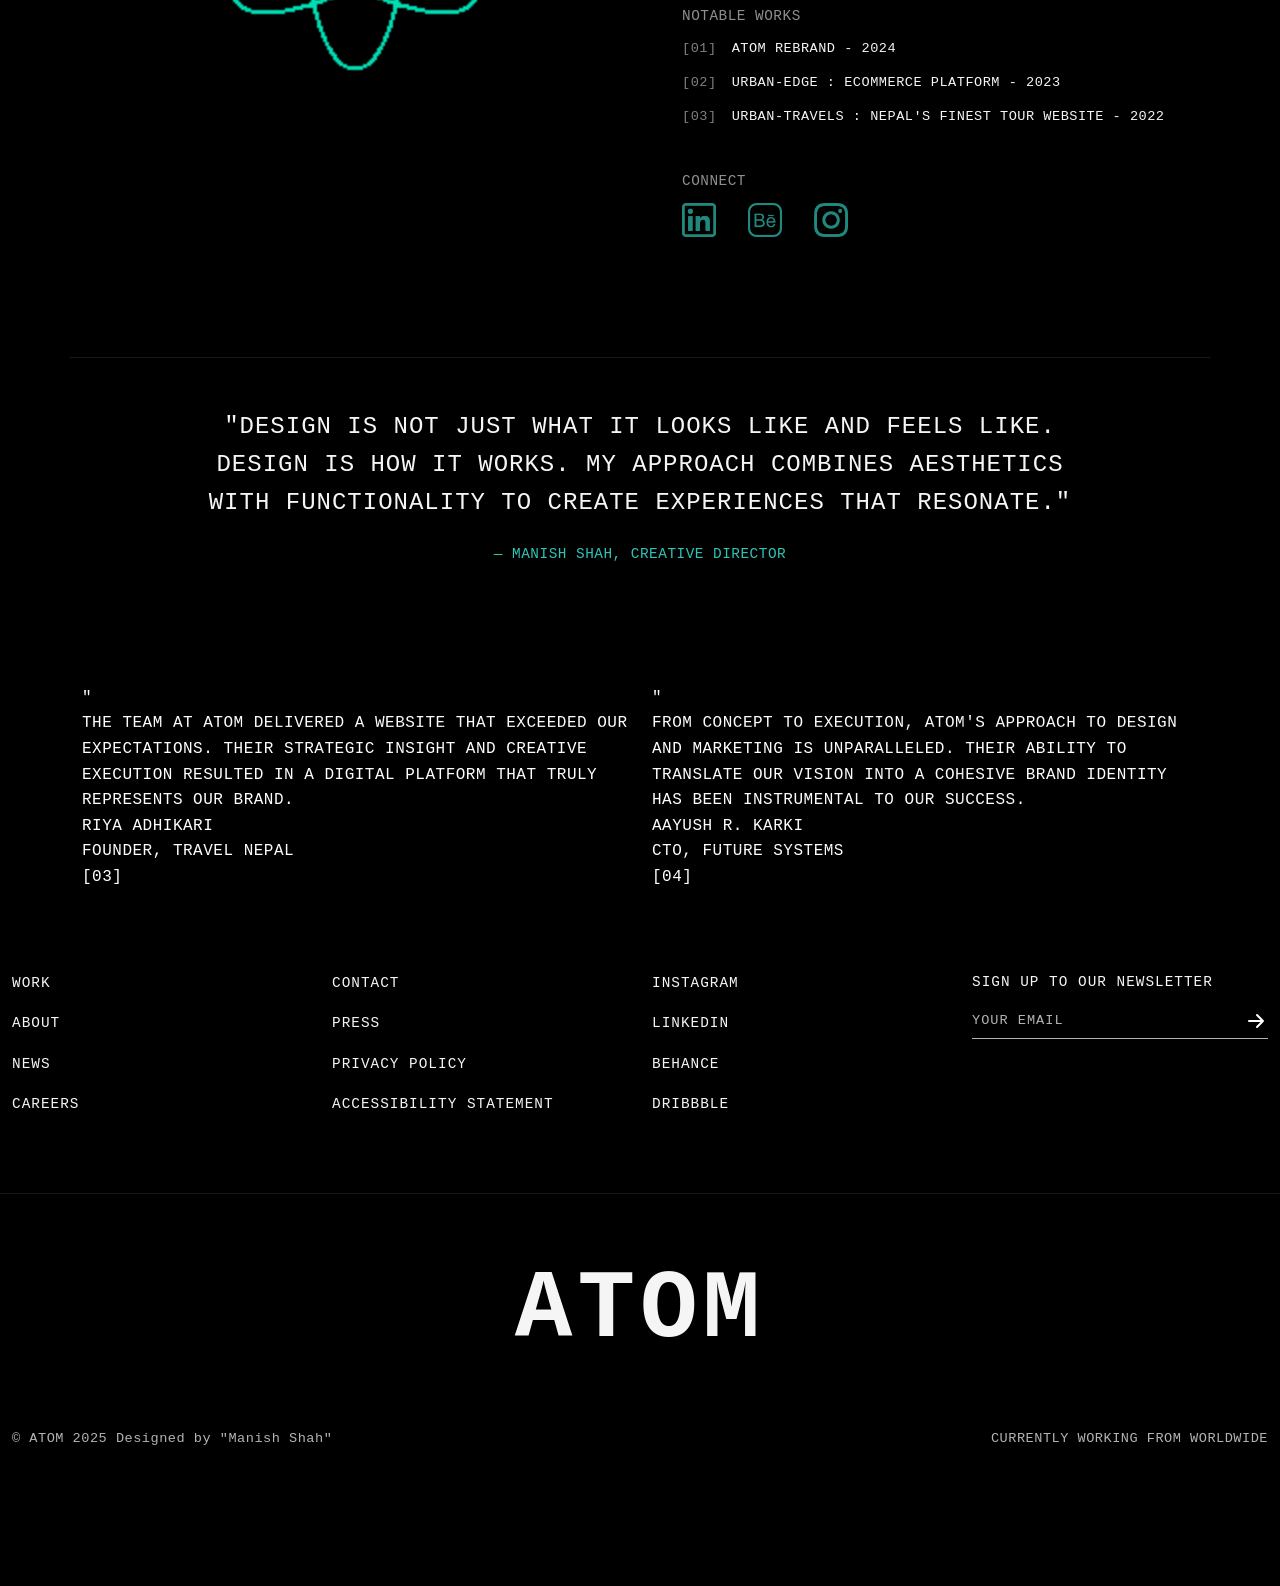
==== commit 703721c0: "Add files via upload" ====
--- a/index.html
+++ b/index.html
@@ -88,13 +88,13 @@
         <div class="row icon-bar">
             <div class="col-12">
               <a href="gallery.html">
-                <img src="https://cdn-user-icons.flaticon.com/194522/194522867/1743656869633.svg?token=exp=1743657778~hmac=4dbdaa3ccf3f3aceeacc52aa817b3a4a" alt="Image icon" class="icon-item">
+                <img src="photo/gallery.png" alt="Image icon" class="icon-item">
               </a>
               <a href="#">
-                <img src="https://cdn-user-icons.flaticon.com/194522/194522867/1743656892196.svg?token=exp=1743657793~hmac=bffc97f10e15f3eda21c112c34ece6dc" alt="Folder icon" class="icon-item">
+                <img src="photo/folder.png" alt="Folder icon" class="icon-item" style="text-decoration: none;">
               </a>
               <a href="#">
-                <img src="https://cdn-user-icons.flaticon.com/194522/194522867/1743656848451.svg?token=exp=1743657778~hmac=fdd4218bebbb6cdbef7d9d6183758285" alt="Link icon" class="icon-item">
+                <img src="photo/link (1).png" alt="Link icon" class="icon-item" style="text-decoration: none;">
               </a>
             </div>
         </div>
@@ -317,9 +317,9 @@
           <div class="connect-container">
             <div class="connect-title">CONNECT</div>
             <div class="connect-icons">
-              <img src="https://cdn-user-icons.flaticon.com/194522/194522867/1743664199010.svg?token=exp=1743665099~hmac=ccb3d1063e7b09437dd976a6933706d7" alt="LinkedIn" class="connect-icon">
-              <img src="https://cdn-user-icons.flaticon.com/194522/194522867/1743663914646.svg?token=exp=1743665080~hmac=8bd9f58be85b7db24cbe5bb7e0899813" alt="Behance" class="connect-icon">
-              <img src="https://cdn-user-icons.flaticon.com/194522/194522867/1743663838253.svg?token=exp=1743665080~hmac=013514f42e9225e0b5da9cf27fe9d910" alt="Instagram" class="connect-icon">
+              <img src="photo/linkedin.png" alt="LinkedIn" class="connect-icon">
+              <img src="photo/behance.png" alt="Behance" class="connect-icon">
+              <img src="photo/instagram (1).png" alt="Instagram" class="connect-icon">
             </div>
           </div>
         </div>
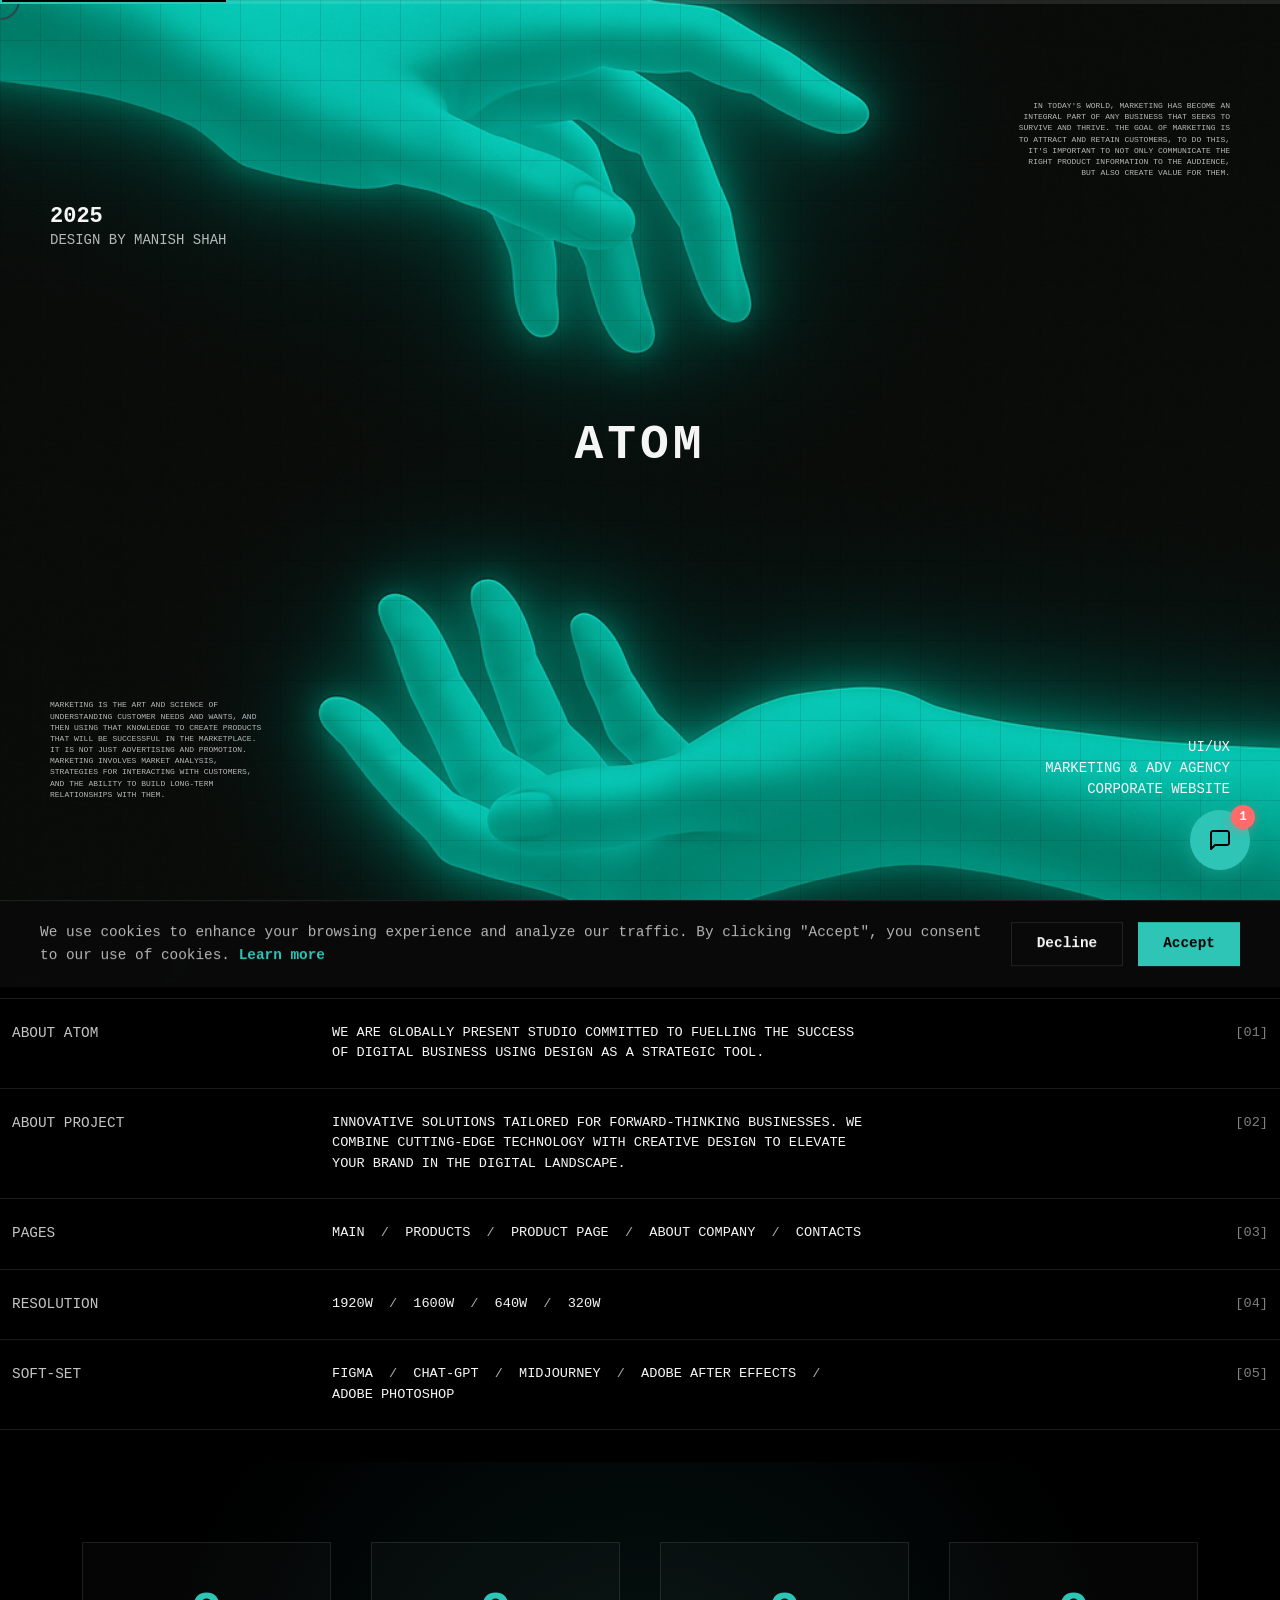
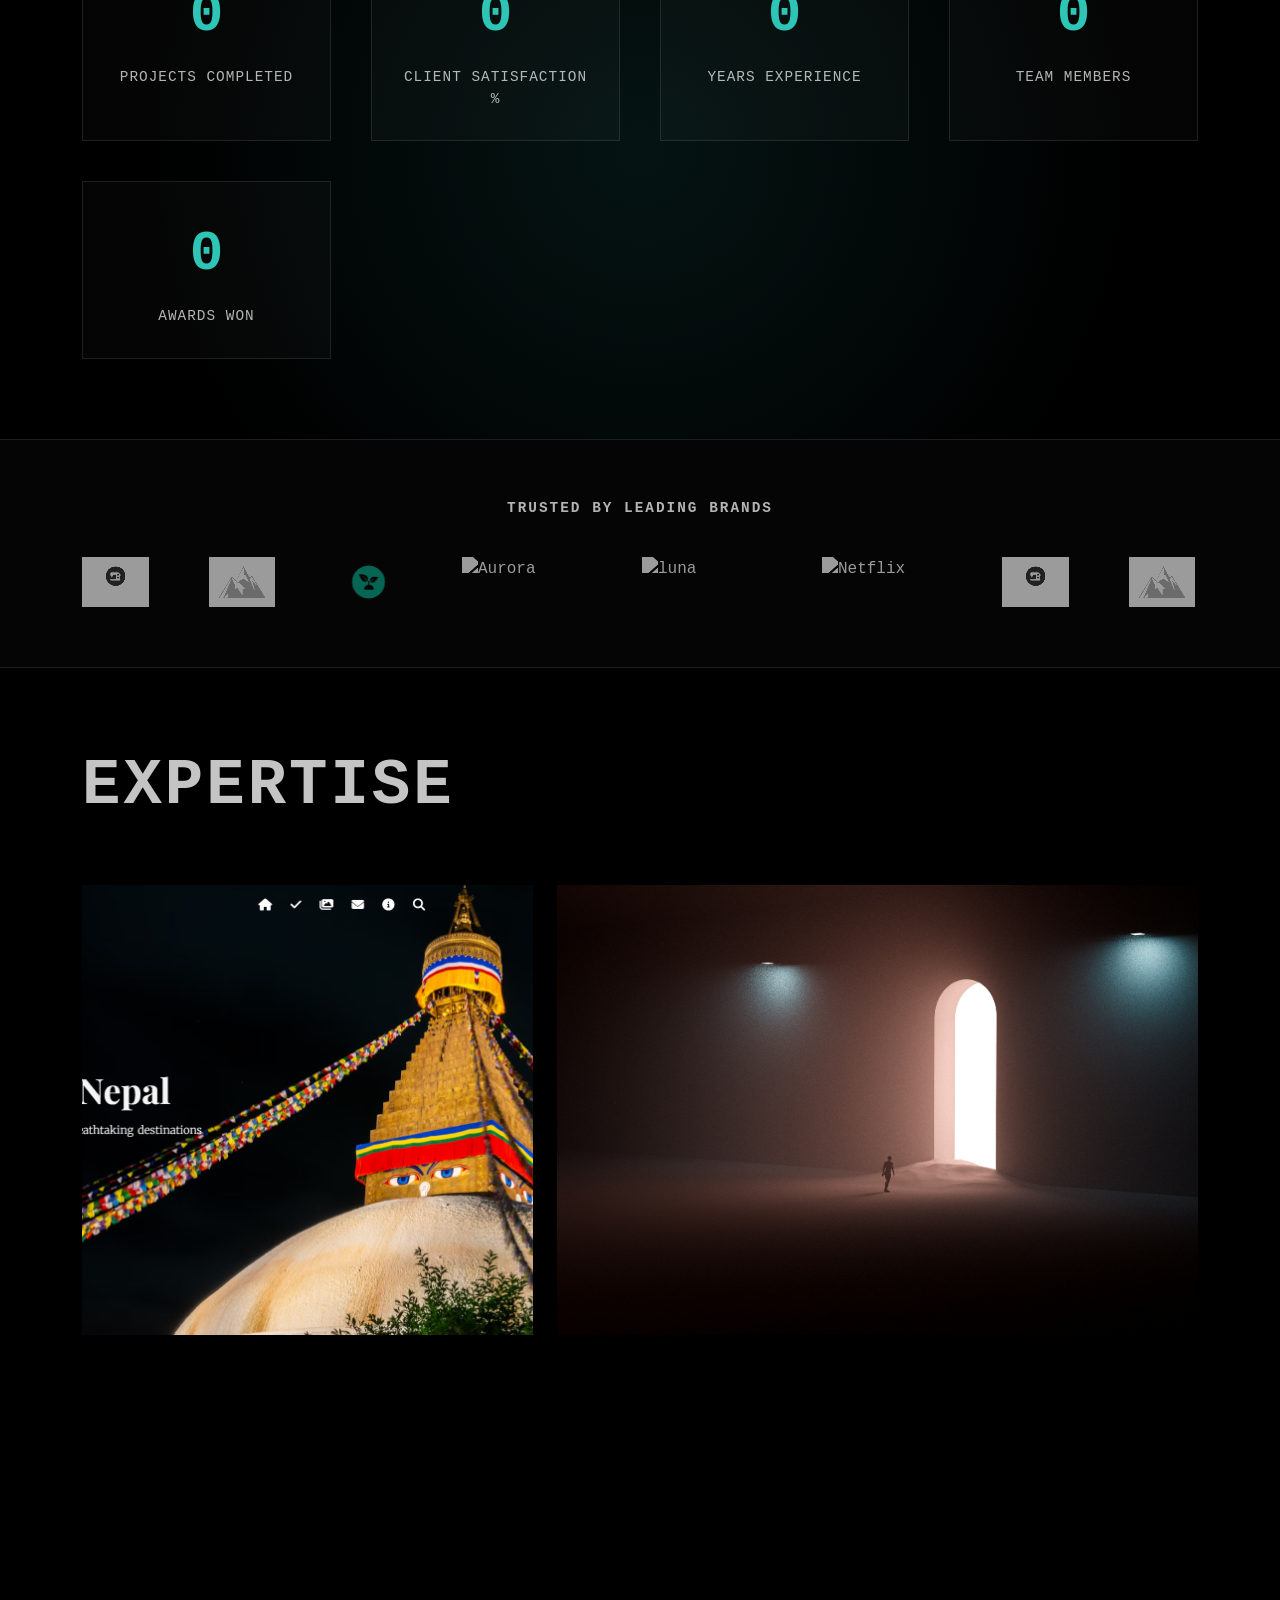
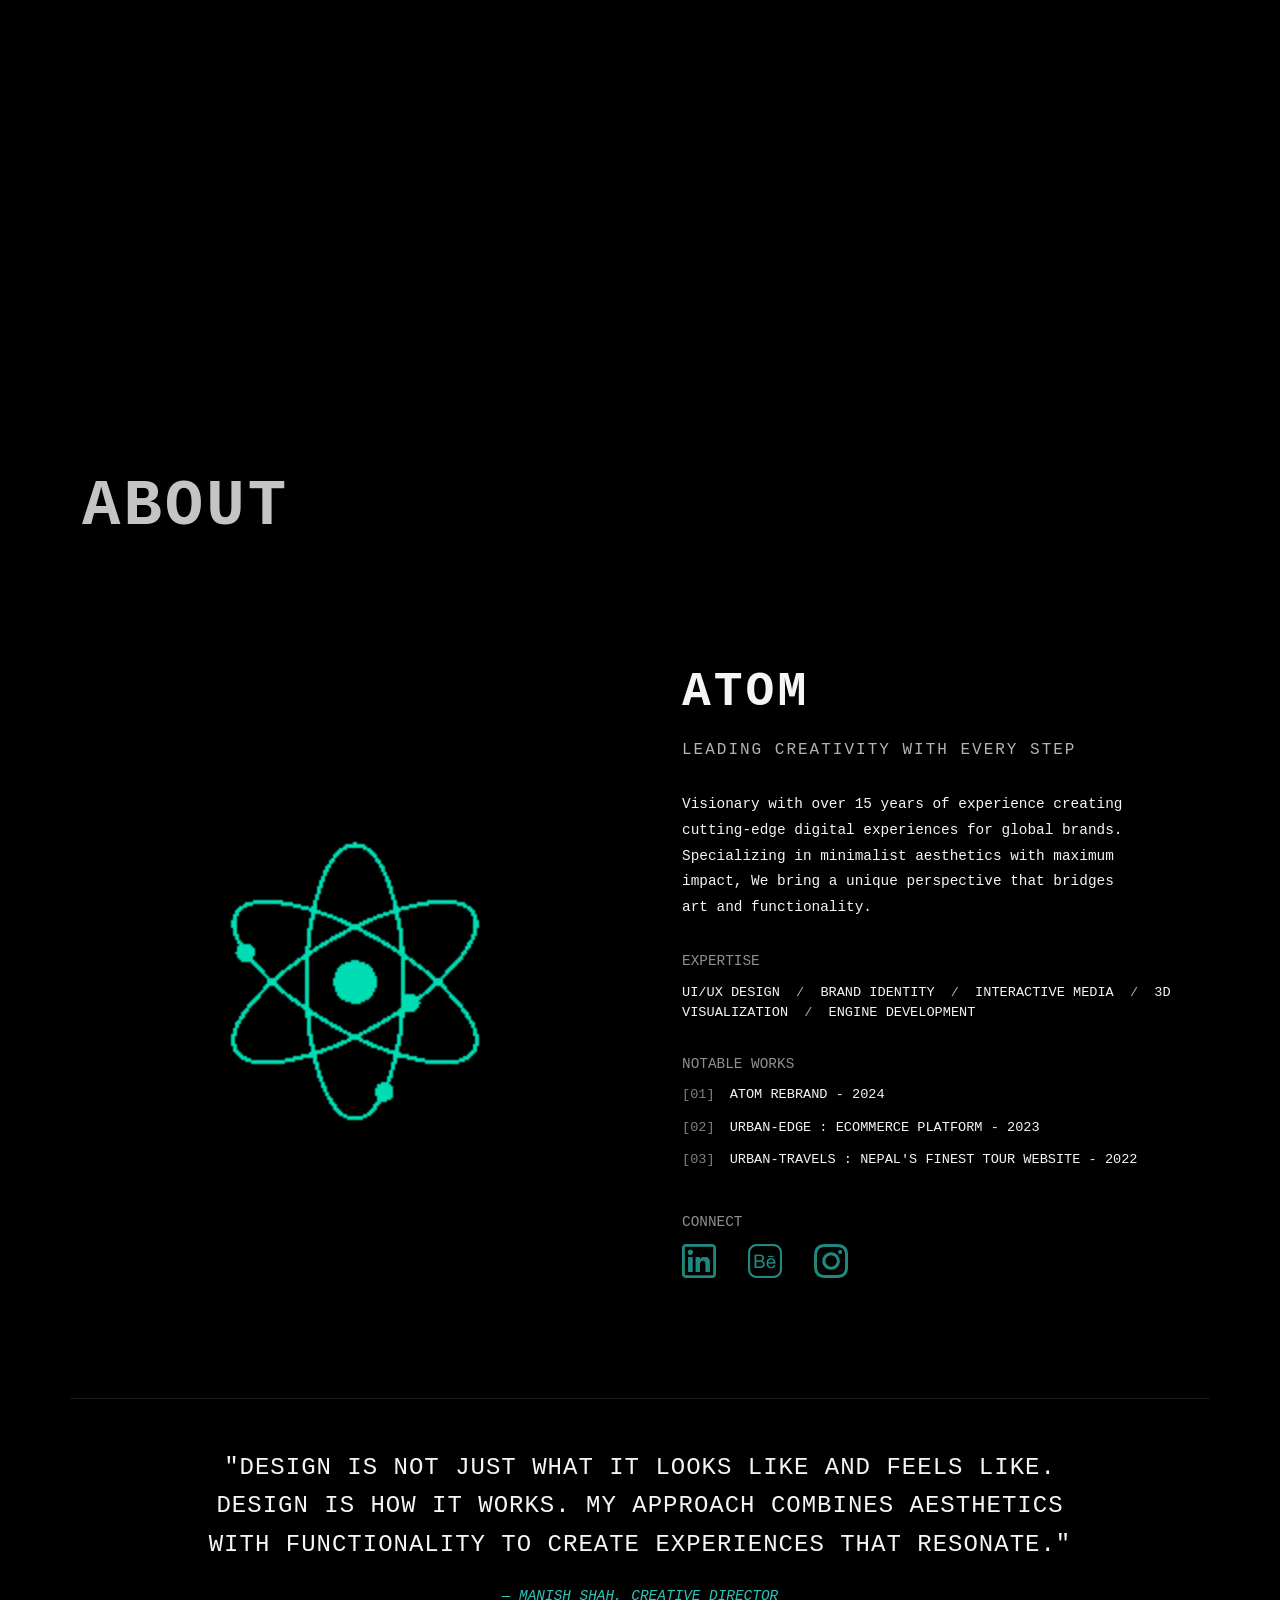
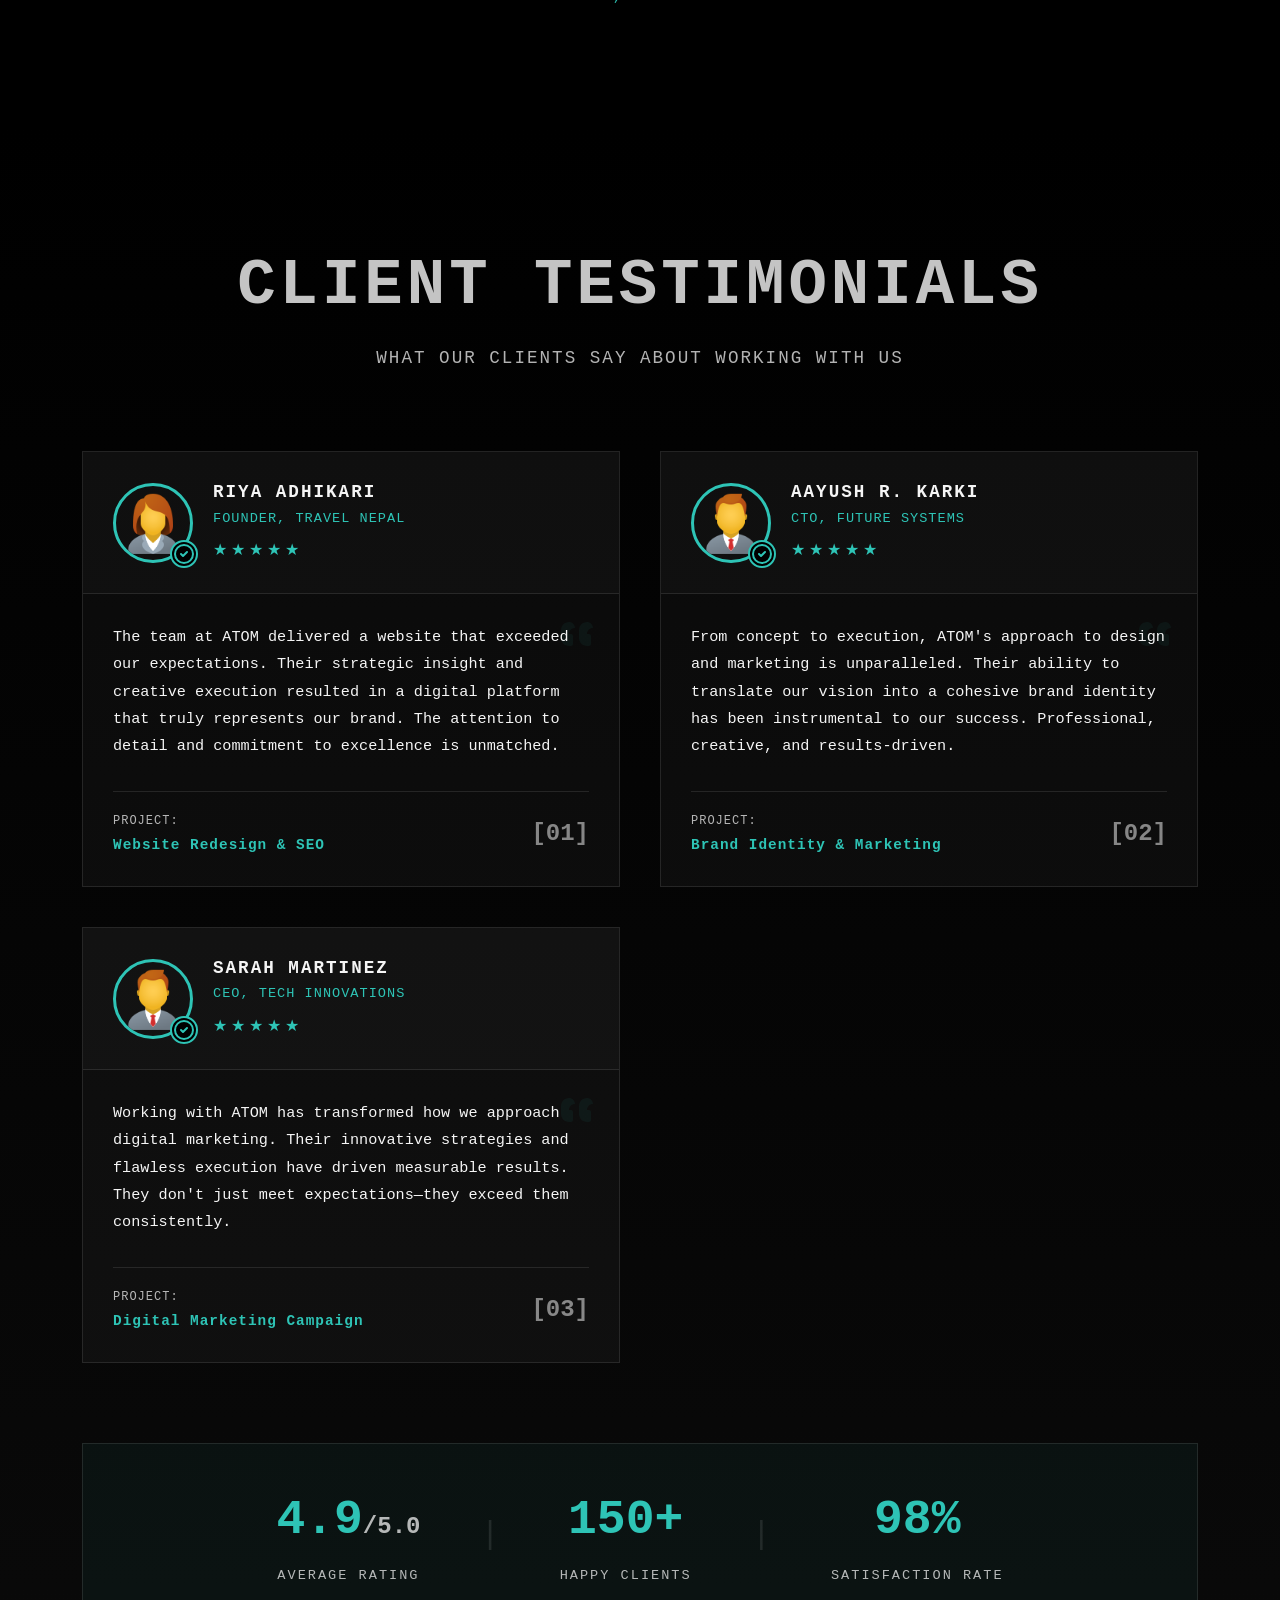
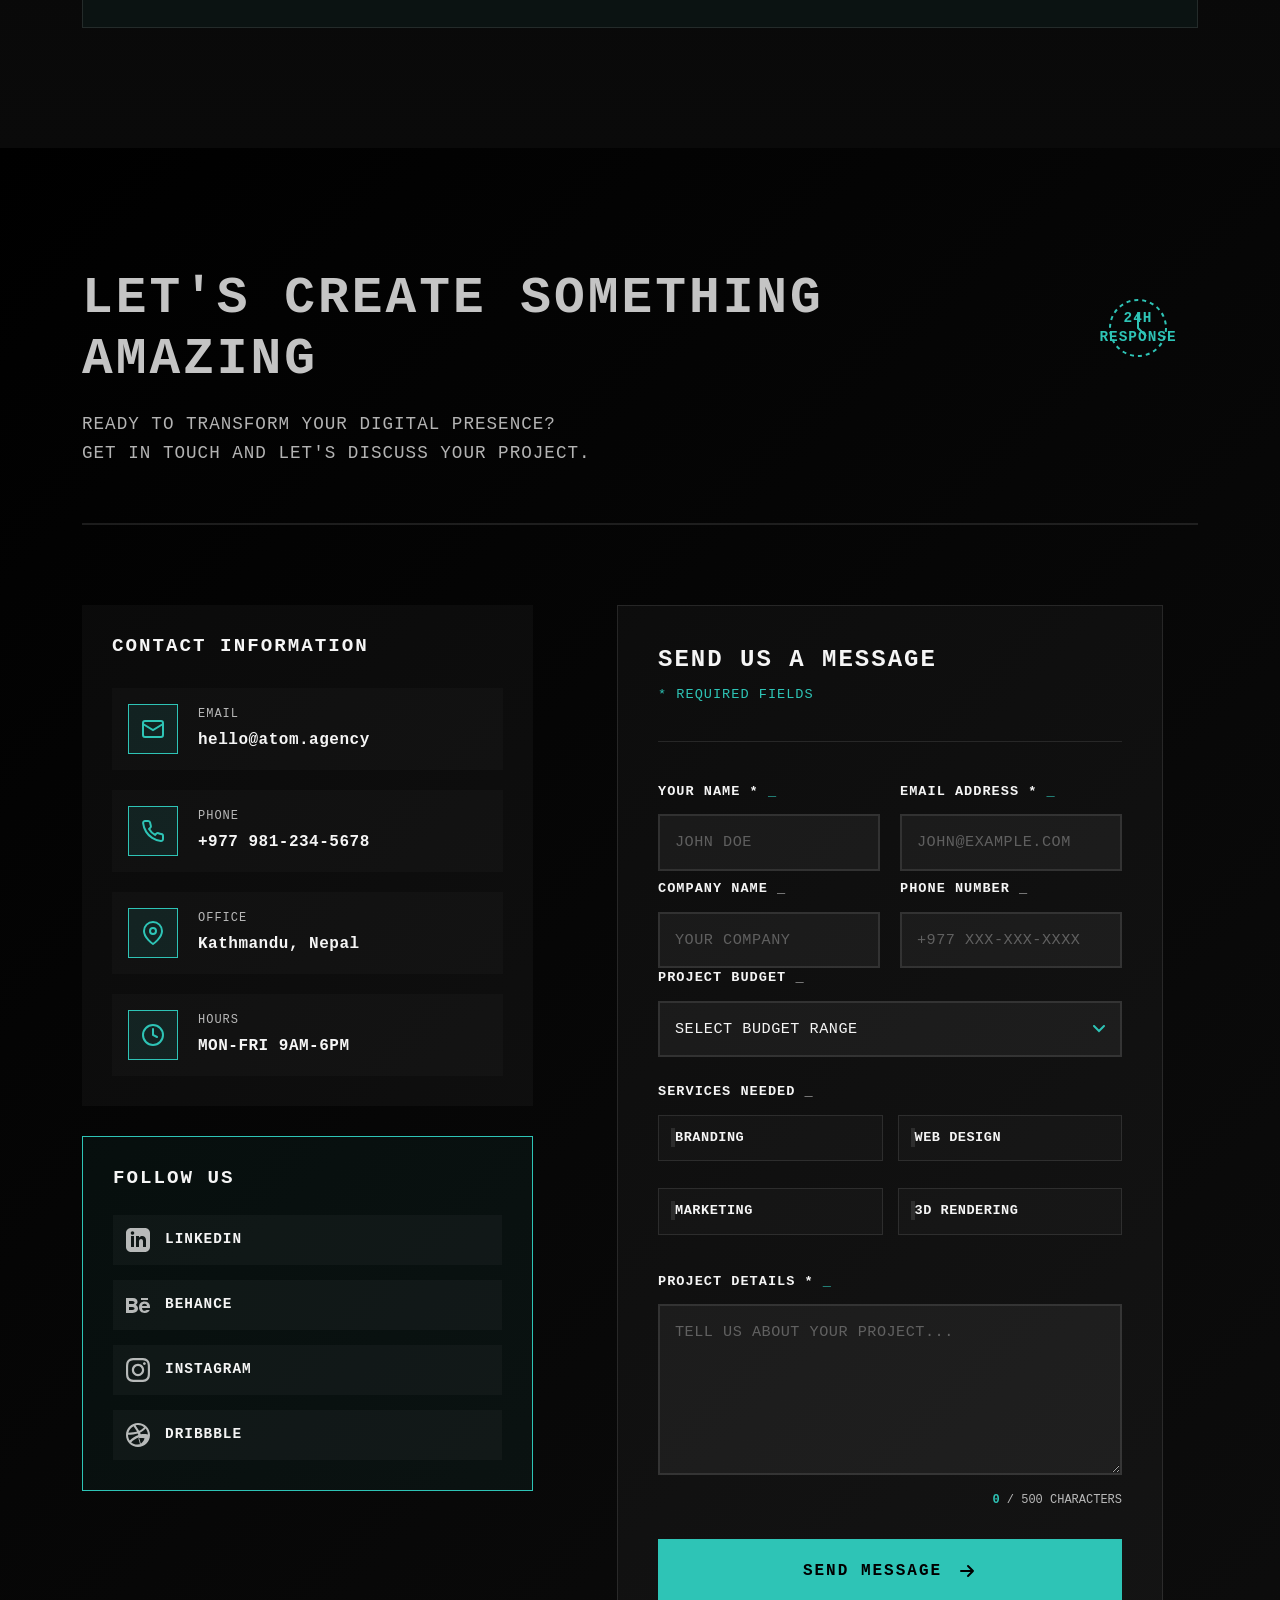
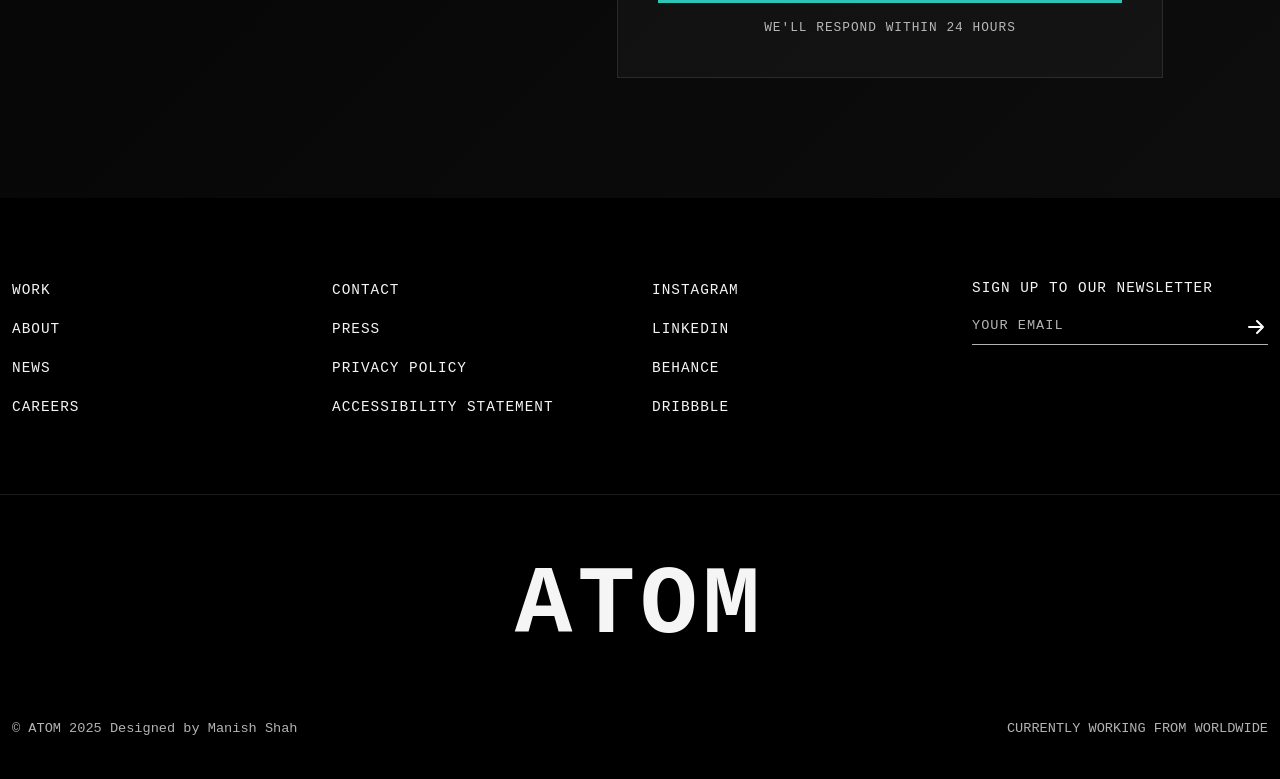
==== commit 24545cc2: "Add files via upload" ====
--- a/index.html
+++ b/index.html
@@ -3,454 +3,915 @@
 <head>
     <meta charset="UTF-8">
     <meta name="viewport" content="width=device-width, initial-scale=1.0">
-    <title>ATOM - Marketing & Adv Agency</title>
+    
+    <!-- SEO Meta Tags -->
+    <meta name="description" content="ATOM - Leading Marketing & Advertising Agency. We create cutting-edge digital experiences through UI/UX design, branding, web development, and 3D visualization. Transform your business with data-driven marketing solutions.">
+    <meta name="keywords" content="marketing agency, advertising, UI/UX design, brand identity, web development, 3D rendering, digital marketing, Nepal, creative agency">
+    <meta name="author" content="Manish Shah">
+    <meta name="robots" content="index, follow">
+    <link rel="canonical" href="https://yourwebsite.com/">
+    
+    <!-- Open Graph Tags -->
+    <meta property="og:title" content="ATOM - Marketing & Advertising Agency | Transform Your Digital Presence">
+    <meta property="og:description" content="Globally present studio committed to fuelling digital business success through design, marketing, and innovation.">
+    <meta property="og:image" content="https://yourwebsite.com/photo/og-image.jpg">
+    <meta property="og:url" content="https://yourwebsite.com/">
+    <meta property="og:type" content="website">
+    <meta property="og:site_name" content="ATOM Agency">
+    
+    <!-- Twitter Card -->
+    <meta name="twitter:card" content="summary_large_image">
+    <meta name="twitter:title" content="ATOM - Marketing & Advertising Agency">
+    <meta name="twitter:description" content="Transform your digital presence with cutting-edge design and marketing solutions">
+    <meta name="twitter:image" content="https://yourwebsite.com/photo/twitter-card.jpg">
+    
+    <!-- Favicon -->
+    <link rel="icon" type="image/png" sizes="32x32" href="photo/favicon-32x32.png">
+    <link rel="icon" type="image/png" sizes="16x16" href="photo/favicon-16x16.png">
+    <link rel="apple-touch-icon" sizes="180x180" href="photo/apple-touch-icon.png">
+    
+    <title>ATOM - Marketing & Advertising Agency | UI/UX Design & Digital Marketing</title>
+    
+    <!-- Preconnect for Performance -->
+    <link rel="preconnect" href="https://fonts.googleapis.com">
+    <link rel="preconnect" href="https://fonts.gstatic.com" crossorigin>
+    <link href="https://fonts.googleapis.com/css2?family=Montserrat:wght@300;400;500;600;700;800&display=swap" rel="stylesheet">
+    
+    <!-- Bootstrap CSS -->
     <link href="https://cdnjs.cloudflare.com/ajax/libs/bootstrap/5.3.0/css/bootstrap.min.css" rel="stylesheet">
-<link rel="stylesheet" href="style.css">    
+    
+    <!-- Main Stylesheet -->
+    <link rel="stylesheet" href="main.css">
 </head>
 <body>
 
-
-
-<header>
-  <nav class="navbar fixed-top" id="scrollNav">
+<!-- Skip to Main Content (Accessibility) -->
+<a href="#main-content" class="skip-link">Skip to main content</a>
+
+<!-- Scroll Progress Indicator -->
+<div class="scroll-progress" role="progressbar" aria-label="Page scroll progress" aria-valuenow="0" aria-valuemin="0" aria-valuemax="100">
+  <div class="scroll-progress-bar"></div>
+</div>
+
+<!-- Custom Cursor -->
+<div class="custom-cursor" aria-hidden="true"></div>
+<div class="cursor-dot" aria-hidden="true"></div>
+
+<!-- Header Navigation -->
+<header role="banner">
+  <nav class="navbar fixed-top" id="scrollNav" role="navigation" aria-label="Main navigation">
     <div class="container-nav">
       <div class="navbar-brand">
-        <img src="photo/atom (1).png " alt="ATOM"></div>
-      
-        <div class="navbar-search">
-          <form class="search-form">
-            <input type="text" placeholder="Search..." class="search-input">
-            <button type="submit" class="search-button">
-              <i class="arrow-icon">→</i>
-            </button>
-          </form>
-        </div>
-        
-      
-      <div class="navbar-links">
+        <img src="photo/atom (1).png" alt="ATOM Agency Logo" width="35" height="35">
+      </div>
+      
+      <div class="navbar-search">
+        <form class="search-form" role="search" aria-label="Site search">
+          <label for="search-input" class="visually-hidden">Search</label>
+          <input type="text" id="search-input" placeholder="Search..." class="search-input" aria-label="Search website">
+          <button type="submit" class="search-button" aria-label="Submit search">
+            <i class="arrow-icon" aria-hidden="true">→</i>
+          </button>
+        </form>
+      </div>
+      
+      <div class="navbar-links" id="navbarLinks">
         <a href="#intro" class="nav-link">WORK</a>
         <a href="#designer-spotlight" class="nav-link">ABOUT</a>
         <a href="#featured-work-section" class="nav-link">EXPERTISE</a>
-        <a href="#footer-section" class="nav-link">CONTACT</a>
-      </div>
-      
-      <div class="navbar-toggle">
-        <div class="bar"></div>
-        <div class="bar"></div>
-      </div>
+        <a href="#contact-section" class="nav-link">CONTACT</a>
+      </div>
+      
+      <button class="navbar-toggle" id="navbarToggle" aria-label="Toggle navigation menu" aria-expanded="false" aria-controls="navbarLinks">
+        <span class="bar" aria-hidden="true"></span>
+        <span class="bar" aria-hidden="true"></span>
+      </button>
     </div>
   </nav>
-  
 </header>
 
-
-
-
-
-
-
-
-    <section class="hero-section">
-        <div class="grid-overlay"></div>
+<!-- Main Content -->
+<main id="main-content">
+
+  <!-- Hero Section -->
+  <section class="hero-section" aria-labelledby="hero-title">
+    <div class="grid-overlay" aria-hidden="true"></div>
+    
+    <div class="year-tag" aria-label="Year 2025">2025</div>
+    <div class="designer-tag">DESIGN BY MANISH SHAH</div>
+    
+    <h1 id="hero-title" class="company-name">ATOM</h1>
+    
+    <div class="service-tags" aria-label="Services offered">
+      UI/UX<br>
+      MARKETING & ADV AGENCY<br>
+      CORPORATE WEBSITE
+    </div>
+    
+    <div class="content-left">
+      MARKETING IS THE ART AND SCIENCE OF UNDERSTANDING CUSTOMER NEEDS AND WANTS, AND THEN USING THAT KNOWLEDGE TO CREATE PRODUCTS THAT WILL BE SUCCESSFUL IN THE MARKETPLACE. IT IS NOT JUST ADVERTISING AND PROMOTION. MARKETING INVOLVES MARKET ANALYSIS, STRATEGIES FOR INTERACTING WITH CUSTOMERS, AND THE ABILITY TO BUILD LONG-TERM RELATIONSHIPS WITH THEM.
+    </div>
+    
+    <div class="content-right">
+      IN TODAY'S WORLD, MARKETING HAS BECOME AN INTEGRAL PART OF ANY BUSINESS THAT SEEKS TO SURVIVE AND THRIVE. THE GOAL OF MARKETING IS TO ATTRACT AND RETAIN CUSTOMERS, TO DO THIS, IT'S IMPORTANT TO NOT ONLY COMMUNICATE THE RIGHT PRODUCT INFORMATION TO THE AUDIENCE, BUT ALSO CREATE VALUE FOR THEM.
+    </div>
+  </section>
+
+  <!-- Info Section -->
+  <section id="intro" aria-labelledby="intro-heading">
+    <div class="container-fluid">
+      <h2 id="intro-heading" class="visually-hidden">Project Information</h2>
+      
+      <!-- Icon Bar -->
+      <div class="row icon-bar">
+        <div class="col-12" role="navigation" aria-label="Quick actions">
+          <a href="gallery.html" aria-label="View image gallery">
+            <img src="photo/gallery.png" alt="" class="icon-item" width="34" height="34" loading="lazy">
+          </a>
+          <a href="#" aria-label="View project files">
+            <img src="photo/folder.png" alt="" class="icon-item" width="34" height="34" loading="lazy">
+          </a>
+          <a href="#" aria-label="External links">
+            <img src="photo/link (1).png" alt="" class="icon-item" width="34" height="34" loading="lazy">
+          </a>
+        </div>
+      </div>
+      
+      <!-- About -->
+      <div class="row info-section">
+        <div class="col-3">
+          <div class="section-title">ABOUT ATOM</div>
+        </div>
+        <div class="col-7">
+          <div class="section-content">
+            We are globally present studio committed to fuelling the success of digital business using design as a strategic tool.
+          </div>
+        </div>
+        <div class="col-2">
+          <div class="section-number" aria-label="Section 1">[01]</div>
+        </div>
+      </div>
+      
+      <!-- About Project -->
+      <div class="row info-section">
+        <div class="col-3">
+          <div class="section-title">ABOUT PROJECT</div>
+        </div>
+        <div class="col-7">
+          <div class="section-content">
+            Innovative solutions tailored for forward-thinking businesses. We combine cutting-edge technology with creative design to elevate your brand in the digital landscape.
+          </div>
+        </div>
+        <div class="col-2">
+          <div class="section-number" aria-label="Section 2">[02]</div>
+        </div>
+      </div>
+      
+      <!-- Pages -->
+      <div class="row info-section">
+        <div class="col-3">
+          <div class="section-title">PAGES</div>
+        </div>
+        <div class="col-7">
+          <div class="section-content">
+            MAIN <span class="slash-separator" aria-hidden="true">/</span> 
+            PRODUCTS <span class="slash-separator" aria-hidden="true">/</span> 
+            PRODUCT PAGE <span class="slash-separator" aria-hidden="true">/</span> 
+            ABOUT COMPANY <span class="slash-separator" aria-hidden="true">/</span> 
+            CONTACTS
+          </div>
+        </div>
+        <div class="col-2">
+          <div class="section-number" aria-label="Section 3">[03]</div>
+        </div>
+      </div>
+      
+      <!-- Resolution -->
+      <div class="row info-section">
+        <div class="col-3">
+          <div class="section-title">RESOLUTION</div>
+        </div>
+        <div class="col-7">
+          <div class="section-content">
+            1920W <span class="slash-separator" aria-hidden="true">/</span> 
+            1600W <span class="slash-separator" aria-hidden="true">/</span> 
+            640W <span class="slash-separator" aria-hidden="true">/</span> 
+            320W
+          </div>
+        </div>
+        <div class="col-2">
+          <div class="section-number" aria-label="Section 4">[04]</div>
+        </div>
+      </div>
+      
+      <!-- Soft-Set -->
+      <div class="row info-section">
+        <div class="col-3">
+          <div class="section-title">SOFT-SET</div>
+        </div>
+        <div class="col-7">
+          <div class="section-content">
+            FIGMA <span class="slash-separator" aria-hidden="true">/</span> 
+            CHAT-GPT <span class="slash-separator" aria-hidden="true">/</span> 
+            MIDJOURNEY <span class="slash-separator" aria-hidden="true">/</span> 
+            ADOBE AFTER EFFECTS <span class="slash-separator" aria-hidden="true">/</span> 
+            ADOBE PHOTOSHOP
+          </div>
+        </div>
+        <div class="col-2">
+          <div class="section-number" aria-label="Section 5">[05]</div>
+        </div>
+      </div>
+    </div>
+  </section>
+
+  <!-- Statistics Section -->
+  <section id="stats-section" aria-labelledby="stats-heading">
+    <div class="container">
+      <h2 id="stats-heading" class="visually-hidden">Our Achievements</h2>
+      <div class="stats-grid">
+        <div class="stat-box">
+          <div class="stat-number" data-target="150" aria-label="150 projects completed">0</div>
+          <div class="stat-label">PROJECTS COMPLETED</div>
+        </div>
         
-        <!-- <div class="hero-hands">
-            <img src="photo/HERO-IMG (2).png" alt="Blue hands reaching toward each other" class="hands-img">
-        </div> -->
+        <div class="stat-box">
+          <div class="stat-number" data-target="98" aria-label="98 percent client satisfaction">0</div>
+          <div class="stat-label">CLIENT SATISFACTION %</div>
+        </div>
         
-        <div class="year-tag">2025</div>
-        <div class="designer-tag">DESIGN BY MANISH SHAH</div>
+        <div class="stat-box">
+          <div class="stat-number" data-target="15" aria-label="15 years experience">0</div>
+          <div class="stat-label">YEARS EXPERIENCE</div>
+        </div>
         
-        <div class="company-name">ATOM</div>
+        <div class="stat-box">
+          <div class="stat-number" data-target="50" aria-label="50 team members">0</div>
+          <div class="stat-label">TEAM MEMBERS</div>
+        </div>
         
-        <div class="service-tags">
-            UI/UX<br>
-            MARKETING & ADV AGENCY<br>
-            CORPORATE WEBSITE
+        <div class="stat-box">
+          <div class="stat-number" data-target="25" aria-label="25 awards won">0</div>
+          <div class="stat-label">AWARDS WON</div>
         </div>
         
-        <div class="content-left">
-            MARKETING IS THE ART AND SCIENCE OF UNDERSTANDING CUSTOMER NEEDS AND WANTS, AND THEN USING THAT KNOWLEDGE TO CREATE PRODUCTS THAT WILL BE SUCCESSFUL IN THE MARKETPLACE. IT IS NOT JUST ADVERTISING AND PROMOTION. MARKETING INVOLVES MARKET ANALYSIS, STRATEGIES FOR INTERACTING WITH CUSTOMERS, AND THE ABILITY TO BUILD LONG-TERM RELATIONSHIPS WITH THEM.
-        </div>
-        
-        <div class="content-right">
-            IN TODAY'S WORLD, MARKETING HAS BECOME AN INTEGRAL PART OF ANY BUSINESS THAT SEEKS TO SURVIVE AND THRIVE. THE GOAL OF MARKETING IS TO ATTRACT AND RETAIN CUSTOMERS, TO DO THIS, IT'S IMPORTANT TO NOT ONLY COMMUNICATE THE RIGHT PRODUCT INFORMATION TO THE AUDIENCE, BUT ALSO CREATE VALUE FOR THEM.
-        </div>
-    </section>
-
-
-
-
-
-
-<section id="intro" >
-    <div class="container-fluid">
-        <!-- Icon Bar -->
-        <div class="row icon-bar">
-            <div class="col-12">
-              <a href="gallery.html">
-                <img src="photo/gallery.png" alt="Image icon" class="icon-item">
-              </a>
-              <a href="#">
-                <img src="photo/folder.png" alt="Folder icon" class="icon-item" style="text-decoration: none;">
-              </a>
-              <a href="#">
-                <img src="photo/link (1).png" alt="Link icon" class="icon-item" style="text-decoration: none;">
-              </a>
-            </div>
-        </div>
-        
-        <!-- About -->
-        <div class="row info-section">
-            <div class="col-3">
-                <div class="section-title">ABOUT ATOM</div>
-            </div>
-            <div class="col-7">
-                <div class="section-content">
-                    We are globally present studio committed to fuelling the success of digital business using design as a strategic tool.
-                </div>
-            </div>
-            <div class="col-2">
-                <div class="section-number">[01]</div>
-            </div>
-        </div>
-        
-        <!-- About Project -->
-        <div class="row info-section">
-            <div class="col-3">
-                <div class="section-title">ABOUT PROJECT</div>
-            </div>
-            <div class="col-7">
-                <div class="section-content">
-                    Innovative solutions tailored for forward-thinking businesses.
-                     We combine cutting-edge technology with creative design to elevate your brand in the digital landscape.
-                </div>
-            </div>
-            <div class="col-2">
-                <div class="section-number">[02]</div>
-            </div>
-        </div>
-        
-        <!-- Pages -->
-        <div class="row info-section">
-            <div class="col-3">
-                <div class="section-title">PAGES</div>
-            </div>
-            <div class="col-7">
-                <div class="section-content">
-                    MAIN <span class="slash-separator">/</span> 
-                    PRODUCTS <span class="slash-separator">/</span> 
-                    PRODUCT PAGE <span class="slash-separator">/</span> 
-                    ABOUT COMPANY <span class="slash-separator">/</span> 
-                    CONTACTS
-                </div>
-            </div>
-            <div class="col-2">
-                <div class="section-number">[03]</div>
-            </div>
-        </div>
-        
-        <!-- Resolution -->
-        <div class="row info-section">
-            <div class="col-3">
-                <div class="section-title">RESOLUTION</div>
-            </div>
-            <div class="col-7">
-                <div class="section-content">
-                    1920W <span class="slash-separator">/</span> 
-                    1600W <span class="slash-separator">/</span> 
-                    640W <span class="slash-separator">/</span> 
-                    320W
-                </div>
-            </div>
-            <div class="col-2">
-                <div class="section-number">[04]</div>
-            </div>
-        </div>
-        
-        <!-- Soft-Set -->
-        <div class="row info-section">
-            <div class="col-3">
-                <div class="section-title">SOFT-SET</div>
-            </div>
-            <div class="col-7">
-                <div class="section-content">
-                    FIGMA <span class="slash-separator">/</span> 
-                    CHAT-GPT <span class="slash-separator">/</span> 
-                    MIDJOURNEY <span class="slash-separator">/</span> 
-                    ADOBE AFTER EFFECTS <span class="slash-separator">/</span> 
-                    ADOBE PHOTOSHOP
-                </div>
-            </div>
-            <div class="col-2">
-                <div class="section-number">[05]</div>
-            </div>
-        </div>
-    </div>
-
-</section>
-
-
-
-
-
-
-
-
-
-
-<section id="featured-work-section">
+       
+      </div>
+    </div>
+  </section>
+
+  <!-- Client Logos Section -->
+  <section id="clients-section" aria-labelledby="clients-heading">
     <div class="container">
-      <h2 class="section-title">EXPERTISE's</h2>
+      <h2 id="clients-heading" class="clients-heading">TRUSTED BY LEADING BRANDS</h2>
+      
+      <div class="clients-marquee" aria-label="Client logos carousel">
+        <div class="marquee-content">
+          <img src="photo/full-logo.png" alt="Stiches & HUE" class="client-logo" width="120" height="50" loading="lazy">
+          <img src="photo/himalayan-home.png" alt="Himalayan Home" class="client-logo" width="120" height="50" loading="lazy">
+          <img src="photo/logo-bg.png" alt="Amazon" class="Nepal Ngo" width="120" height="50" loading="lazy">
+          <img src="https://i.pinimg.com/1200x/80/1f/c3/801fc3ea53a84ac4746f8cf5864117c4.jpg" alt="Aurora" class="client-logo" width="120" height="50" loading="lazy">
+          <img src="https://i.pinimg.com/1200x/7f/af/83/7faf8382b4bac96d3b7e381d40c54630.jpg" alt="luna" class="client-logo" width="120" height="50" loading="lazy">
+          <img src="https://i.pinimg.com/1200x/80/1f/c3/801fc3ea53a84ac4746f8cf5864117c4.jpg" alt="Netflix" class="client-logo" width="120" height="50" loading="lazy">
+          <!-- Duplicate for seamless loop -->
+          <img src="photo/full-logo.png" alt="" class="client-logo" width="120" height="50" loading="lazy" aria-hidden="true">
+          <img src="photo/himalayan-home.png" alt="" class="client-logo" width="120" height="50" loading="lazy" aria-hidden="true">
+          <img src="https://i.pinimg.com/1200x/80/1f/c3/801fc3ea53a84ac4746f8cf5864117c4.jpg" alt="" class="client-logo" width="120" height="50" loading="lazy" aria-hidden="true">
+          <img src="https://i.pinimg.com/1200x/7f/af/83/7faf8382b4bac96d3b7e381d40c54630.jpg" alt="" class="client-logo" width="120" height="50" loading="lazy" aria-hidden="true">
+          <img src="https://i.pinimg.com/1200x/80/1f/c3/801fc3ea53a84ac4746f8cf5864117c4.jpg" alt="" class="client-logo" width="120" height="50" loading="lazy" aria-hidden="true">
+          <img src="https://i.pinimg.com/1200x/80/1f/c3/801fc3ea53a84ac4746f8cf5864117c4.jpg" alt="" class="client-logo" width="120" height="50" loading="lazy" aria-hidden="true">
+        </div>
+      </div>
+    </div>
+  </section>
+
+  <!-- Expertise Section -->
+  <section id="featured-work-section" aria-labelledby="expertise-heading">
+    <div class="container">
+      <h2 id="expertise-heading" class="section-title">EXPERTISE</h2>
       
       <div class="row mb-4">
         <div class="col-md-5">
-          <div class="work-item work-item-1">
+          <article class="work-item work-item-1">
             <div class="overlay">
-                <h3>Web Development</h3>
-                <p>We create visually intentive , appleaing and functional website for you and your organization.</p>
-            </div>
-          </div>
+              <h3>Web Development</h3>
+              <p>We create visually intuitive, appealing and functional websites for you and your organization.</p>
+            </div>
+          </article>
         </div>
         <div class="col-md-7">
-          <div class="work-item work-item-2">
+          <article class="work-item work-item-2">
             <div class="overlay">
               <h3>Image Generation</h3>
               <p>Generating images for your work and ethics.</p>
             </div>
-          </div>
+          </article>
         </div>
       </div>
       
       <div class="row">
         <div class="col-md-4">
-          <div class="work-item work-item-3">
+          <article class="work-item work-item-3">
             <div class="overlay">
-                <h3>3'D rendering </h3>
+              <h3>3D Rendering</h3>
               <p>We create high class 3D images for your business and organization.</p>
-             
-            </div>
-          </div>
+            </div>
+          </article>
         </div>
         <div class="col-md-4">
-          <div class="work-item work-item-4">
+          <article class="work-item work-item-4">
             <div class="overlay">
               <h3>Business Analysis</h3>
               <p>We analyze your business and its progress, ensuring that the business grows progressively.</p>
             </div>
-          </div>
+          </article>
         </div>
         <div class="col-md-4">
-          <div class="work-item work-item-5">
+          <article class="work-item work-item-5">
             <div class="overlay">
               <h3>Marketing</h3>
               <p>We ensure that your business reaches to masses.</p>
             </div>
-          </div>
+          </article>
         </div>
       </div>
     </div>
   </section>
 
-
-
-
-
-
-
-
-
-<!-- Designer Spotlight Section -->
-<section id="designer-spotlight">
+  <!-- Designer Spotlight Section -->
+  <section id="designer-spotlight" aria-labelledby="about-heading">
+    <div class="container">
+      <h2 id="about-heading" class="section-title">ABOUT</h2>
+      
+      <div class="row designer-profile">
+        <div class="col-md-6">
+          <div class="designer-image">
+            <div class="image-container">
+              <div class="grid-overlaydesigner-grid" aria-hidden="true"></div>
+              <img src="photo/Animation - 1743697136721.gif" alt="ATOM brand logo animation" class="img-fluid" loading="lazy">
+            </div>
+          </div>
+        </div>
+        
+        <div class="col-md-6">
+          <div class="designer-info">
+            <div class="designer-name">ATOM</div>
+            <div class="designer-title">LEADING CREATIVITY WITH EVERY STEP</div>
+            
+            <div class="designer-bio">
+              Visionary with over 15 years of experience creating cutting-edge digital experiences 
+              for global brands. Specializing in minimalist aesthetics with maximum impact, We bring a 
+              unique perspective that bridges art and functionality.
+            </div>
+            
+            <div class="expertise-container">
+              <div class="expertise-title">EXPERTISE</div>
+              <div class="expertise-tags">
+                UI/UX DESIGN <span class="slash-separator" aria-hidden="true">/</span>
+                BRAND IDENTITY <span class="slash-separator" aria-hidden="true">/</span>
+                INTERACTIVE MEDIA <span class="slash-separator" aria-hidden="true">/</span>
+                3D VISUALIZATION <span class="slash-separator" aria-hidden="true">/</span>
+                Engine Development 
+              </div>
+            </div>
+            
+            <div class="achievements-container">
+              <div class="achievements-title">NOTABLE WORKS</div>
+              <div class="achievements-list">
+                <div class="achievement-item">
+                  <span class="achievement-number" aria-hidden="true">[01]</span>
+                  <span class="achievement-text">ATOM REBRAND - 2024</span>
+                </div>
+                <div class="achievement-item">
+                  <span class="achievement-number" aria-hidden="true">[02]</span>
+                  <span class="achievement-text">Urban-EDGE : Ecommerce platform - 2023</span>
+                </div>
+                <div class="achievement-item">
+                  <span class="achievement-number" aria-hidden="true">[03]</span>
+                  <span class="achievement-text">Urban-TRAVELS : Nepal's finest tour website - 2022</span>
+                </div>
+              </div>
+            </div>
+            
+            <div class="connect-container">
+              <div class="connect-title">CONNECT</div>
+              <div class="connect-icons">
+                <a href="https://www.linkedin.com/company/atom-agency" target="_blank" rel="noopener noreferrer" aria-label="Connect on LinkedIn">
+                  <img src="photo/linkedin.png" alt="" class="connect-icon" width="34" height="34" loading="lazy">
+                </a>
+                <a href="https://www.behance.net/atomagency" target="_blank" rel="noopener noreferrer" aria-label="View our Behance portfolio">
+                  <img src="photo/behance.png" alt="" class="connect-icon" width="34" height="34" loading="lazy">
+                </a>
+                <a href="https://www.instagram.com/atom.agency" target="_blank" rel="noopener noreferrer" aria-label="Follow us on Instagram">
+                  <img src="photo/instagram (1).png" alt="" class="connect-icon" width="34" height="34" loading="lazy">
+                </a>
+              </div>
+            </div>
+          </div>
+        </div>
+      </div>
+      
+      <div class="row designer-philosophy mt-5">
+        <div class="col-12">
+          <div class="philosophy-container">
+            <blockquote class="philosophy-quote">
+              "DESIGN IS NOT JUST WHAT IT LOOKS LIKE AND FEELS LIKE. DESIGN IS HOW IT WORKS. MY APPROACH COMBINES AESTHETICS WITH FUNCTIONALITY TO CREATE EXPERIENCES THAT RESONATE."
+            </blockquote>
+            <cite class="philosophy-attribution">— MANISH SHAH, CREATIVE DIRECTOR</cite>
+          </div>
+        </div>
+      </div>
+    </div>
+  </section>
+
+  <!-- Enhanced Testimonials Section -->
+<section id="testimonial" aria-labelledby="testimonial-heading">
   <div class="container">
-    <h2 class="section-title">ABOUT</h2>
-    
-    <div class="row designer-profile">
-      <div class="col-md-6">
-        <div class="designer-image">
-          <div class="image-container">
-            <div class="grid-overlaydesigner-grid"></div>
-            <img src="photo/Animation - 1743697136721.gif" alt="ATOM - brand logo" class="img-fluid">
-          </div>
-        </div>
-      </div>
-      
-      <div class="col-md-6">
-        <div class="designer-info">
-          <div class="designer-name">ATOM</div>
-          <div class="designer-title">LEADING CREATIVITY WITH EVERY STEP</div>
+    <div class="testimonial-header">
+      <h2 id="testimonial-heading" class="section-title">CLIENT TESTIMONIALS</h2>
+      <p class="testimonial-subtitle">WHAT OUR CLIENTS SAY ABOUT WORKING WITH US</p>
+    </div>
+
+    <!-- Testimonial Grid -->
+    <div class="testimonial-grid">
+      
+      <!-- Testimonial Card 1 -->
+      <article class="testimonial-card" data-aos="fade-up" data-aos-delay="100">
+        <div class="testimonial-header-card">
+          <div class="client-avatar">
+            <img src="photo/test2.png" alt="Riya Adhikari" width="80" height="80" loading="lazy">
+            <div class="avatar-badge" aria-hidden="true">
+              <svg width="24" height="24" viewBox="0 0 24 24" fill="none">
+                <path d="M9 12L11 14L15 10M21 12C21 16.9706 16.9706 21 12 21C7.02944 21 3 16.9706 3 12C3 7.02944 7.02944 3 12 3C16.9706 3 21 7.02944 21 12Z" stroke="#2ec4b6" stroke-width="2" stroke-linecap="round" stroke-linejoin="round"/>
+              </svg>
+            </div>
+          </div>
+          <div class="client-meta">
+            <h3 class="client-name">RIYA ADHIKARI</h3>
+            <p class="client-position">FOUNDER, TRAVEL NEPAL</p>
+            <div class="client-rating" role="img" aria-label="5 star rating">
+              <span class="star">★</span>
+              <span class="star">★</span>
+              <span class="star">★</span>
+              <span class="star">★</span>
+              <span class="star">★</span>
+            </div>
+          </div>
+        </div>
+
+        <div class="testimonial-body">
+          <div class="quote-icon" aria-hidden="true">
+            <svg width="40" height="40" viewBox="0 0 40 40" fill="none">
+              <path d="M10 20C10 16.6863 12.6863 14 16 14V14C16 10.6863 13.3137 8 10 8V8C5.58172 8 2 11.5817 2 16V24C2 28.4183 5.58172 32 10 32H12C13.1046 32 14 31.1046 14 30V22C14 20.8954 13.1046 20 12 20H10ZM28 20C28 16.6863 30.6863 14 34 14V14C34 10.6863 31.3137 8 28 8V8C23.5817 8 20 11.5817 20 16V24C20 28.4183 23.5817 32 28 32H30C31.1046 32 32 31.1046 32 30V22C32 20.8954 31.1046 20 30 20H28Z" fill="#2ec4b6" fill-opacity="0.2"/>
+            </svg>
+          </div>
           
-          <div class="designer-bio">
-            Visionary with over 15 years of experience creating cutting-edge digital experiences 
-            for global brands. Specializing in minimalist aesthetics with maximum impact, We bring a 
-            unique perspective that bridges art and functionality.
+          <blockquote class="testimonial-text">
+            The team at ATOM delivered a website that exceeded our expectations. Their strategic insight and creative execution resulted in a digital platform that truly represents our brand. The attention to detail and commitment to excellence is unmatched.
+          </blockquote>
+
+          <div class="testimonial-footer">
+            <div class="project-info">
+              <span class="project-label">PROJECT:</span>
+              <span class="project-name">Website Redesign & SEO</span>
+            </div>
+            <div class="testimonial-number" aria-hidden="true">[01]</div>
+          </div>
+        </div>
+      </article>
+
+      <!-- Testimonial Card 2 -->
+      <article class="testimonial-card" data-aos="fade-up" data-aos-delay="200">
+        <div class="testimonial-header-card">
+          <div class="client-avatar">
+            <img src="photo/test1.png" alt="Aayush R. Karki" width="80" height="80" loading="lazy">
+            <div class="avatar-badge" aria-hidden="true">
+              <svg width="24" height="24" viewBox="0 0 24 24" fill="none">
+                <path d="M9 12L11 14L15 10M21 12C21 16.9706 16.9706 21 12 21C7.02944 21 3 16.9706 3 12C3 7.02944 7.02944 3 12 3C16.9706 3 21 7.02944 21 12Z" stroke="#2ec4b6" stroke-width="2" stroke-linecap="round" stroke-linejoin="round"/>
+              </svg>
+            </div>
+          </div>
+          <div class="client-meta">
+            <h3 class="client-name">AAYUSH R. KARKI</h3>
+            <p class="client-position">CTO, FUTURE SYSTEMS</p>
+            <div class="client-rating" role="img" aria-label="5 star rating">
+              <span class="star">★</span>
+              <span class="star">★</span>
+              <span class="star">★</span>
+              <span class="star">★</span>
+              <span class="star">★</span>
+            </div>
+          </div>
+        </div>
+
+        <div class="testimonial-body">
+          <div class="quote-icon" aria-hidden="true">
+            <svg width="40" height="40" viewBox="0 0 40 40" fill="none">
+              <path d="M10 20C10 16.6863 12.6863 14 16 14V14C16 10.6863 13.3137 8 10 8V8C5.58172 8 2 11.5817 2 16V24C2 28.4183 5.58172 32 10 32H12C13.1046 32 14 31.1046 14 30V22C14 20.8954 13.1046 20 12 20H10ZM28 20C28 16.6863 30.6863 14 34 14V14C34 10.6863 31.3137 8 28 8V8C23.5817 8 20 11.5817 20 16V24C20 28.4183 23.5817 32 28 32H30C31.1046 32 32 31.1046 32 30V22C32 20.8954 31.1046 20 30 20H28Z" fill="#2ec4b6" fill-opacity="0.2"/>
+            </svg>
           </div>
           
-          <div class="expertise-container">
-            <div class="expertise-title">EXPERTISE</div>
-            <div class="expertise-tags">
-              UI/UX DESIGN <span class="slash-separator">/</span>
-              BRAND IDENTITY <span class="slash-separator">/</span>
-              INTERACTIVE MEDIA <span class="slash-separator">/</span>
-              3D VISUALIZATION <span class="slash-separator">/</span>
-              Engine Development 
-            </div>
+          <blockquote class="testimonial-text">
+            From concept to execution, ATOM's approach to design and marketing is unparalleled. Their ability to translate our vision into a cohesive brand identity has been instrumental to our success. Professional, creative, and results-driven.
+          </blockquote>
+
+          <div class="testimonial-footer">
+            <div class="project-info">
+              <span class="project-label">PROJECT:</span>
+              <span class="project-name">Brand Identity & Marketing</span>
+            </div>
+            <div class="testimonial-number" aria-hidden="true">[02]</div>
+          </div>
+        </div>
+      </article>
+
+      <!-- Testimonial Card 3 -->
+      <article class="testimonial-card" data-aos="fade-up" data-aos-delay="300">
+        <div class="testimonial-header-card">
+          <div class="client-avatar">
+            <img src="photo/test1.png" alt="Sarah Martinez" width="80" height="80" loading="lazy">
+            <div class="avatar-badge" aria-hidden="true">
+              <svg width="24" height="24" viewBox="0 0 24 24" fill="none">
+                <path d="M9 12L11 14L15 10M21 12C21 16.9706 16.9706 21 12 21C7.02944 21 3 16.9706 3 12C3 7.02944 7.02944 3 12 3C16.9706 3 21 7.02944 21 12Z" stroke="#2ec4b6" stroke-width="2" stroke-linecap="round" stroke-linejoin="round"/>
+              </svg>
+            </div>
+          </div>
+          <div class="client-meta">
+            <h3 class="client-name">SARAH MARTINEZ</h3>
+            <p class="client-position">CEO, TECH INNOVATIONS</p>
+            <div class="client-rating" role="img" aria-label="5 star rating">
+              <span class="star">★</span>
+              <span class="star">★</span>
+              <span class="star">★</span>
+              <span class="star">★</span>
+              <span class="star">★</span>
+            </div>
+          </div>
+        </div>
+
+        <div class="testimonial-body">
+          <div class="quote-icon" aria-hidden="true">
+            <svg width="40" height="40" viewBox="0 0 40 40" fill="none">
+              <path d="M10 20C10 16.6863 12.6863 14 16 14V14C16 10.6863 13.3137 8 10 8V8C5.58172 8 2 11.5817 2 16V24C2 28.4183 5.58172 32 10 32H12C13.1046 32 14 31.1046 14 30V22C14 20.8954 13.1046 20 12 20H10ZM28 20C28 16.6863 30.6863 14 34 14V14C34 10.6863 31.3137 8 28 8V8C23.5817 8 20 11.5817 20 16V24C20 28.4183 23.5817 32 28 32H30C31.1046 32 32 31.1046 32 30V22C32 20.8954 31.1046 20 30 20H28Z" fill="#2ec4b6" fill-opacity="0.2"/>
+            </svg>
           </div>
           
-          <div class="achievements-container">
-            <div class="achievements-title">NOTABLE WORKS</div>
-            <div class="achievements-list">
-              <div class="achievement-item">
-                <span class="achievement-number">[01]</span>
-                <span class="achievement-text">ATOM REBRAND - 2024</span>
-              </div>
-              <div class="achievement-item">
-                <span class="achievement-number">[02]</span>
-                <span class="achievement-text">Urban-EDGE : Ecommerce platform - 2023</span>
-              </div>
-              <div class="achievement-item">
-                <span class="achievement-number">[03]</span>
-                <span class="achievement-text">Urban-TRAVELS : Nepal's finest tour website - 2022</span>
-              </div>
-            </div>
-          </div>
-          
-          <div class="connect-container">
-            <div class="connect-title">CONNECT</div>
-            <div class="connect-icons">
-              <img src="photo/linkedin.png" alt="LinkedIn" class="connect-icon">
-              <img src="photo/behance.png" alt="Behance" class="connect-icon">
-              <img src="photo/instagram (1).png" alt="Instagram" class="connect-icon">
-            </div>
-          </div>
-        </div>
-      </div>
-    </div>
-    
-    <div class="row designer-philosophy mt-5">
-      <div class="col-12">
-        <div class="philosophy-container">
-          <div class="philosophy-quote">
-            "DESIGN IS NOT JUST WHAT IT LOOKS LIKE AND FEELS LIKE. DESIGN IS HOW IT WORKS. MY APPROACH COMBINES AESTHETICS WITH FUNCTIONALITY TO CREATE EXPERIENCES THAT RESONATE."
-          </div>
-          <div class="philosophy-attribution">— MANISH SHAH, CREATIVE DIRECTOR</div>
-        </div>
-      </div>
-    </div>
+          <blockquote class="testimonial-text">
+            Working with ATOM has transformed how we approach digital marketing. Their innovative strategies and flawless execution have driven measurable results. They don't just meet expectations—they exceed them consistently.
+          </blockquote>
+
+          <div class="testimonial-footer">
+            <div class="project-info">
+              <span class="project-label">PROJECT:</span>
+              <span class="project-name">Digital Marketing Campaign</span>
+            </div>
+            <div class="testimonial-number" aria-hidden="true">[03]</div>
+          </div>
+        </div>
+      </article>
+
+    </div>
+
+    <!-- Testimonial Stats -->
+    <div class="testimonial-stats">
+      <div class="stat-item">
+        <div class="stat-value">4.9<span class="stat-max">/5.0</span></div>
+        <div class="stat-label">AVERAGE RATING</div>
+      </div>
+      <div class="stat-divider" aria-hidden="true">|</div>
+      <div class="stat-item">
+        <div class="stat-value">150+</div>
+        <div class="stat-label">HAPPY CLIENTS</div>
+      </div>
+      <div class="stat-divider" aria-hidden="true">|</div>
+      <div class="stat-item">
+        <div class="stat-value">98%</div>
+        <div class="stat-label">SATISFACTION RATE</div>
+      </div>
+    </div>
+
   </div>
 </section>
 
-
-
-
-
-
-
-
-<section id="testomonial">
+<!-- Enhanced Contact Section -->
+<section id="contact-section" aria-labelledby="contact-heading">
   <div class="container">
-    <div class="row testimonial-row">
-      <div class="col-md-6">
-        <div class="testimonial-item">
-          <div class="testimonial-content">
-            <div class="grid-overlay testimonial-grid"></div>
-            <div class="quote-mark">"</div>
-            <div class="testimonial-text">
-              THE TEAM AT ATOM DELIVERED A WEBSITE THAT EXCEEDED OUR EXPECTATIONS. THEIR STRATEGIC INSIGHT AND CREATIVE EXECUTION RESULTED IN A DIGITAL PLATFORM THAT TRULY REPRESENTS OUR BRAND.
-            </div>
-            <div class="client-info">
-              <div class="client-name">RIYA ADHIKARI</div>
-              <div class="client-position">FOUNDER, TRAVEL NEPAL</div>
-            </div>
-            <div class="testimonial-number">[03]</div>
-          </div>
-        </div>
-      </div>
-      
-      <div class="col-md-6">
-        <div class="testimonial-item">
-          <div class="testimonial-content">
-            <div class="grid-overlay testimonial-grid"></div>
-            <div class="quote-mark">"</div>
-            <div class="testimonial-text">
-              FROM CONCEPT TO EXECUTION, ATOM'S APPROACH TO DESIGN AND MARKETING IS UNPARALLELED. THEIR ABILITY TO TRANSLATE OUR VISION INTO A COHESIVE BRAND IDENTITY HAS BEEN INSTRUMENTAL TO OUR SUCCESS.
-            </div>
-            <div class="client-info">
-              <div class="client-name">AAYUSH R. KARKI</div>
-              <div class="client-position">CTO, FUTURE SYSTEMS</div>
-            </div>
-            <div class="testimonial-number">[04]</div>
-          </div>
-        </div>
-      </div>
-    </div>
+    
+    <!-- Section Header -->
+    <div class="contact-header">
+      <div class="header-left">
+        <h2 id="contact-heading" class="section-title">LET'S CREATE SOMETHING AMAZING</h2>
+        <p class="contact-subtitle">
+          READY TO TRANSFORM YOUR DIGITAL PRESENCE? <br>
+          GET IN TOUCH AND LET'S DISCUSS YOUR PROJECT.
+        </p>
+      </div>
+      <div class="header-right">
+        <div class="contact-badge">
+          <svg width="60" height="60" viewBox="0 0 60 60" fill="none" aria-hidden="true">
+            <circle cx="30" cy="30" r="28" stroke="#2ec4b6" stroke-width="2" stroke-dasharray="4 4"/>
+            <path d="M30 15V30L37.5 37.5" stroke="#2ec4b6" stroke-width="2" stroke-linecap="round"/>
+          </svg>
+          <span class="badge-text">24H<br>RESPONSE</span>
+        </div>
+      </div>
+    </div>
+
+    <div class="row contact-main">
+      
+      <!-- Left Column - Contact Info -->
+      <div class="col-lg-5 contact-info-column">
+        
+        <!-- Quick Info -->
+        <div class="quick-info-card">
+          <h3 class="info-card-title">CONTACT INFORMATION</h3>
+          
+          <div class="info-items">
+            <a href="mailto:hello@atom.agency" class="info-item">
+              <div class="info-icon">
+                <svg width="24" height="24" viewBox="0 0 24 24" fill="none" stroke="currentColor">
+                  <rect x="2" y="4" width="20" height="16" rx="2" stroke-width="2"/>
+                  <path d="M2 7L12 13L22 7" stroke-width="2"/>
+                </svg>
+              </div>
+              <div class="info-details">
+                <span class="info-label">EMAIL</span>
+                <span class="info-value">hello@atom.agency</span>
+              </div>
+            </a>
+
+            <a href="tel:+9779812345678" class="info-item">
+              <div class="info-icon">
+                <svg width="24" height="24" viewBox="0 0 24 24" fill="none" stroke="currentColor">
+                  <path d="M22 16.92v3a2 2 0 0 1-2.18 2 19.79 19.79 0 0 1-8.63-3.07 19.5 19.5 0 0 1-6-6 19.79 19.79 0 0 1-3.07-8.67A2 2 0 0 1 4.11 2h3a2 2 0 0 1 2 1.72 12.84 12.84 0 0 0 .7 2.81 2 2 0 0 1-.45 2.11L8.09 9.91a16 16 0 0 0 6 6l1.27-1.27a2 2 0 0 1 2.11-.45 12.84 12.84 0 0 0 2.81.7A2 2 0 0 1 22 16.92z" stroke-width="2"/>
+                </svg>
+              </div>
+              <div class="info-details">
+                <span class="info-label">PHONE</span>
+                <span class="info-value">+977 981-234-5678</span>
+              </div>
+            </a>
+
+            <div class="info-item">
+              <div class="info-icon">
+                <svg width="24" height="24" viewBox="0 0 24 24" fill="none" stroke="currentColor">
+                  <path d="M21 10c0 7-9 13-9 13s-9-6-9-13a9 9 0 0 1 18 0z" stroke-width="2"/>
+                  <circle cx="12" cy="10" r="3" stroke-width="2"/>
+                </svg>
+              </div>
+              <div class="info-details">
+                <span class="info-label">OFFICE</span>
+                <span class="info-value">Kathmandu, Nepal</span>
+              </div>
+            </div>
+
+            <div class="info-item">
+              <div class="info-icon">
+                <svg width="24" height="24" viewBox="0 0 24 24" fill="none" stroke="currentColor">
+                  <circle cx="12" cy="12" r="10" stroke-width="2"/>
+                  <polyline points="12 6 12 12 16 14" stroke-width="2" stroke-linecap="round"/>
+                </svg>
+              </div>
+              <div class="info-details">
+                <span class="info-label">HOURS</span>
+                <span class="info-value">MON-FRI 9AM-6PM</span>
+              </div>
+            </div>
+          </div>
+        </div>
+
+        <!-- Social Links Card -->
+        <div class="social-card">
+          <h3 class="social-card-title">FOLLOW US</h3>
+          <div class="social-links">
+            <a href="https://www.linkedin.com/company/atom-agency" target="_blank" rel="noopener noreferrer" class="social-link" aria-label="LinkedIn">
+              <svg width="24" height="24" viewBox="0 0 24 24" fill="currentColor">
+                <path d="M19 0h-14c-2.761 0-5 2.239-5 5v14c0 2.761 2.239 5 5 5h14c2.762 0 5-2.239 5-5v-14c0-2.761-2.238-5-5-5zm-11 19h-3v-11h3v11zm-1.5-12.268c-.966 0-1.75-.79-1.75-1.764s.784-1.764 1.75-1.764 1.75.79 1.75 1.764-.783 1.764-1.75 1.764zm13.5 12.268h-3v-5.604c0-3.368-4-3.113-4 0v5.604h-3v-11h3v1.765c1.396-2.586 7-2.777 7 2.476v6.759z"/>
+              </svg>
+              <span>LINKEDIN</span>
+            </a>
+
+            <a href="https://www.behance.net/atomagency" target="_blank" rel="noopener noreferrer" class="social-link" aria-label="Behance">
+              <svg width="24" height="24" viewBox="0 0 24 24" fill="currentColor">
+                <path d="M22 7h-7v-2h7v2zm1.726 10c-.442 1.297-2.029 3-5.101 3-3.074 0-5.564-1.729-5.564-5.675 0-3.91 2.325-5.92 5.466-5.92 3.082 0 4.964 1.782 5.375 4.426.078.506.109 1.188.095 2.14h-8.027c.13 3.211 3.483 3.312 4.588 2.029h3.168zm-7.686-4h4.965c-.105-1.547-1.136-2.219-2.477-2.219-1.466 0-2.277.768-2.488 2.219zm-9.574 6.988h-6.466v-14.967h6.953c5.476.081 5.58 5.444 2.72 6.906 3.461 1.26 3.577 8.061-3.207 8.061zm-3.466-8.988h3.584c2.508 0 2.906-3-.312-3h-3.272v3zm3.391 3h-3.391v3.016h3.341c3.055 0 2.868-3.016.05-3.016z"/>
+              </svg>
+              <span>BEHANCE</span>
+            </a>
+
+            <a href="https://www.instagram.com/atom.agency" target="_blank" rel="noopener noreferrer" class="social-link" aria-label="Instagram">
+              <svg width="24" height="24" viewBox="0 0 24 24" fill="currentColor">
+                <path d="M12 2.163c3.204 0 3.584.012 4.85.07 3.252.148 4.771 1.691 4.919 4.919.058 1.265.069 1.645.069 4.849 0 3.205-.012 3.584-.069 4.849-.149 3.225-1.664 4.771-4.919 4.919-1.266.058-1.644.07-4.85.07-3.204 0-3.584-.012-4.849-.07-3.26-.149-4.771-1.699-4.919-4.92-.058-1.265-.07-1.644-.07-4.849 0-3.204.013-3.583.07-4.849.149-3.227 1.664-4.771 4.919-4.919 1.266-.057 1.645-.069 4.849-.069zm0-2.163c-3.259 0-3.667.014-4.947.072-4.358.2-6.78 2.618-6.98 6.98-.059 1.281-.073 1.689-.073 4.948 0 3.259.014 3.668.072 4.948.2 4.358 2.618 6.78 6.98 6.98 1.281.058 1.689.072 4.948.072 3.259 0 3.668-.014 4.948-.072 4.354-.2 6.782-2.618 6.979-6.98.059-1.28.073-1.689.073-4.948 0-3.259-.014-3.667-.072-4.947-.196-4.354-2.617-6.78-6.979-6.98-1.281-.059-1.69-.073-4.949-.073zm0 5.838c-3.403 0-6.162 2.759-6.162 6.162s2.759 6.163 6.162 6.163 6.162-2.759 6.162-6.163c0-3.403-2.759-6.162-6.162-6.162zm0 10.162c-2.209 0-4-1.79-4-4 0-2.209 1.791-4 4-4s4 1.791 4 4c0 2.21-1.791 4-4 4zm6.406-11.845c-.796 0-1.441.645-1.441 1.44s.645 1.44 1.441 1.44c.795 0 1.439-.645 1.439-1.44s-.644-1.44-1.439-1.44z"/>
+              </svg>
+              <span>INSTAGRAM</span>
+            </a>
+
+            <a href="https://dribbble.com/atomagency" target="_blank" rel="noopener noreferrer" class="social-link" aria-label="Dribbble">
+              <svg width="24" height="24" viewBox="0 0 24 24" fill="currentColor">
+                <path d="M12 0c-6.628 0-12 5.373-12 12s5.372 12 12 12 12-5.373 12-12-5.372-12-12-12zm9.885 11.441c-2.575-.422-4.943-.445-7.103-.073-.244-.563-.497-1.125-.767-1.68 2.31-1 4.165-2.358 5.548-4.082 1.35 1.594 2.197 3.619 2.322 5.835zm-3.842-7.282c-1.205 1.554-2.868 2.783-4.986 3.68-1.016-1.861-2.178-3.676-3.488-5.438.779-.197 1.591-.314 2.431-.314 2.275 0 4.368.779 6.043 2.072zm-10.516-.993c1.331 1.742 2.511 3.538 3.537 5.381-2.43.715-5.331 1.082-8.684 1.105.692-2.835 2.601-5.193 5.147-6.486zm-5.527 8.834c0-.116.004-.231.011-.346 3.498 0 6.72-.418 9.655-1.253.253.53.491 1.063.714 1.598-3.264 1.025-6.145 2.883-8.655 5.563-1.102-1.683-1.725-3.694-1.725-5.862zm3.008 7.542c2.268-2.543 4.927-4.25 7.975-5.124.759 2.099 1.356 4.232 1.794 6.397-1.044.415-2.176.647-3.365.647-2.43 0-4.639-.89-6.404-2.32zm8.985 1.928c-.412-2.099-.986-4.176-1.719-6.22 1.955-.32 4.044-.301 6.272.061-.636 2.658-2.414 4.871-4.853 6.159z"/>
+              </svg>
+              <span>DRIBBBLE</span>
+            </a>
+          </div>
+        </div>
+
+      </div>
+
+      <!-- Right Column - Contact Form -->
+      <div class="col-lg-6 contact-form-column">
+        <div class="form-container">
+          <div class="form-header">
+            <h3 class="form-title">SEND US A MESSAGE</h3>
+            <p class="form-description">* REQUIRED FIELDS</p>
+          </div>
+
+          <form class="contact-form" id="contactForm" novalidate>
+            
+            <!-- Name & Email Row -->
+            <div class="form-row">
+              <div class="form-group half">
+                <label for="name">
+                  YOUR NAME *
+                  <span class="label-indicator" aria-hidden="true">_</span>
+                </label>
+                <input type="text" id="name" name="name" required aria-required="true" placeholder="JOHN DOE">
+                <span class="error-message" role="alert"></span>
+              </div>
+
+              <div class="form-group half">
+                <label for="email">
+                  EMAIL ADDRESS *
+                  <span class="label-indicator" aria-hidden="true">_</span>
+                </label>
+                <input type="email" id="email" name="email" required aria-required="true" placeholder="JOHN@EXAMPLE.COM">
+                <span class="error-message" role="alert"></span>
+              </div>
+            </div>
+
+            <!-- Company & Phone Row -->
+            <div class="form-row">
+              <div class="form-group half">
+                <label for="company">
+                  COMPANY NAME
+                  <span class="label-indicator optional" aria-hidden="true">_</span>
+                </label>
+                <input type="text" id="company" name="company" placeholder="YOUR COMPANY">
+              </div>
+
+              <div class="form-group half">
+                <label for="phone">
+                  PHONE NUMBER
+                  <span class="label-indicator optional" aria-hidden="true">_</span>
+                </label>
+                <input type="tel" id="phone" name="phone" placeholder="+977 XXX-XXX-XXXX">
+              </div>
+            </div>
+
+            <!-- Budget -->
+            <div class="form-group">
+              <label for="budget">
+                PROJECT BUDGET
+                <span class="label-indicator optional" aria-hidden="true">_</span>
+              </label>
+              <select id="budget" name="budget">
+                <option value="">SELECT BUDGET RANGE</option>
+                <option value="under-5k">UNDER $5,000</option>
+                <option value="5k-10k">$5,000 - $10,000</option>
+                <option value="10k-25k">$10,000 - $25,000</option>
+                <option value="25k-50k">$25,000 - $50,000</option>
+                <option value="50k-plus">$50,000+</option>
+              </select>
+            </div>
+
+            <!-- Services -->
+            <div class="form-group">
+              <fieldset>
+                <legend class="form-label">
+                  SERVICES NEEDED
+                  <span class="label-indicator optional" aria-hidden="true">_</span>
+                </legend>
+                <div class="checkbox-grid">
+                  <label class="checkbox-label">
+                    <input type="checkbox" name="service[]" value="branding">
+                    <span class="checkbox-custom"></span>
+                    <span class="checkbox-text">BRANDING</span>
+                  </label>
+                  <label class="checkbox-label">
+                    <input type="checkbox" name="service[]" value="web-design">
+                    <span class="checkbox-custom"></span>
+                    <span class="checkbox-text">WEB DESIGN</span>
+                  </label>
+                  <label class="checkbox-label">
+                    <input type="checkbox" name="service[]" value="marketing">
+                    <span class="checkbox-custom"></span>
+                    <span class="checkbox-text">MARKETING</span>
+                  </label>
+                  <label class="checkbox-label">
+                    <input type="checkbox" name="service[]" value="3d">
+                    <span class="checkbox-custom"></span>
+                    <span class="checkbox-text">3D RENDERING</span>
+                  </label>
+                </div>
+              </fieldset>
+            </div>
+
+            <!-- Message -->
+            <div class="form-group">
+              <label for="message">
+                PROJECT DETAILS *
+                <span class="label-indicator" aria-hidden="true">_</span>
+              </label>
+              <textarea id="message" name="message" rows="6" required aria-required="true" placeholder="TELL US ABOUT YOUR PROJECT..."></textarea>
+              <span class="error-message" role="alert"></span>
+              <div class="character-count">
+                <span id="charCount">0</span> / 500 CHARACTERS
+              </div>
+            </div>
+
+            <!-- Submit Button -->
+            <div class="form-actions">
+              <button type="submit" class="btn-submit">
+                <span class="btn-text">SEND MESSAGE</span>
+                <span class="btn-icon" aria-hidden="true">
+                  <svg width="20" height="20" viewBox="0 0 20 20" fill="none">
+                    <path d="M4 10H16M16 10L11 5M16 10L11 15" stroke="currentColor" stroke-width="2" stroke-linecap="round" stroke-linejoin="round"/>
+                  </svg>
+                </span>
+              </button>
+              <p class="form-note">WE'LL RESPOND WITHIN 24 HOURS</p>
+            </div>
+
+            <div class="form-message" style="display:none;" role="status" aria-live="polite"></div>
+          </form>
+        </div>
+      </div>
+
+    </div>
+
   </div>
 </section>
 
-
-
-
-
-
-
-
-
-
-<!-- Footer Section -->
-<footer class="footer-section">
+  <!-- Footer Section -->
+  <footer class="footer-section" role="contentinfo">
     <div class="container-fluid">
-      <div class="grid-overlay footer-grid"></div>
+      <div class="grid-overlay footer-grid" aria-hidden="true"></div>
       
       <!-- Main Footer Content -->
       <div class="row footer-content">
-
         <div class="col-md-3">
-          <ul class="footer-links">
-            <li><a href="#">WORK</a></li>
-            <li><a href="#">ABOUT</a></li>
-            <li><a href="#">NEWS</a></li>
-            <li><a href="#">CAREERS</a></li>
-          </ul>
+          <nav aria-label="Footer navigation - Work">
+            <ul class="footer-links">
+              <li><a href="#featured-work-section">WORK</a></li>
+              <li><a href="#designer-spotlight">ABOUT</a></li>
+              <li><a href="blog.html">NEWS</a></li>
+              <li><a href="careers.html">CAREERS</a></li>
+            </ul>
+          </nav>
         </div>
         
         <div class="col-md-3">
-          <ul class="footer-links">
-            <li><a href="#">CONTACT</a></li>
-            <li><a href="#">PRESS</a></li>
-            <li><a href="#">PRIVACY POLICY</a></li>
-            <li><a href="#">ACCESSIBILITY STATEMENT</a></li>
-          </ul>
+          <nav aria-label="Footer navigation - Legal">
+            <ul class="footer-links">
+              <li><a href="#contact-section">CONTACT</a></li>
+              <li><a href="press.html">PRESS</a></li>
+              <li><a href="privacy-policy.html">PRIVACY POLICY</a></li>
+              <li><a href="accessibility.html">ACCESSIBILITY STATEMENT</a></li>
+            </ul>
+          </nav>
         </div>
         
         <div class="col-md-3">
-          <ul class="footer-links">
-            <li><a href="#">INSTAGRAM</a></li>
-            <li><a href="#">LINKEDIN</a></li>
-            <li><a href="#">BEHANCE</a></li>
-            <li><a href="#">DRIBBBLE</a></li>
-          </ul>
+          <nav aria-label="Social media links">
+            <ul class="footer-links">
+              <li><a href="https://www.instagram.com/atom.agency" target="_blank" rel="noopener noreferrer">INSTAGRAM</a></li>
+              <li><a href="https://www.linkedin.com/company/atom-agency" target="_blank" rel="noopener noreferrer">LINKEDIN</a></li>
+              <li><a href="https://www.behance.net/atomagency" target="_blank" rel="noopener noreferrer">BEHANCE</a></li>
+              <li><a href="https://dribbble.com/atomagency" target="_blank" rel="noopener noreferrer">DRIBBBLE</a></li>
+            </ul>
+          </nav>
         </div>
         
         <div class="col-md-3">
-          <div class="newsletter">
-            <label for="newsletter-email">SIGN UP TO OUR NEWSLETTER</label>
+          <form class="newsletter" id="newsletterForm" aria-labelledby="newsletter-label">
+            <label for="newsletter-email" id="newsletter-label">SIGN UP TO OUR NEWSLETTER</label>
             <div class="input-group">
-              <input type="email" id="newsletter-email" class="form-control" placeholder="YOUR EMAIL">
-              <button class="btn newsletter-btn">
-                <svg width="24" height="24" viewBox="0 0 24 24" fill="none" xmlns="http://www.w3.org/2000/svg">
+              <input type="email" id="newsletter-email" name="email" class="form-control" placeholder="YOUR EMAIL" required aria-required="true">
+              <button type="submit" class="btn newsletter-btn" aria-label="Subscribe to newsletter">
+                <svg width="24" height="24" viewBox="0 0 24 24" fill="none" xmlns="http://www.w3.org/2000/svg" aria-hidden="true">
                   <path d="M5 12H19M19 12L13 6M19 12L13 18" stroke="white" stroke-width="2" stroke-linecap="round" stroke-linejoin="round"/>
                 </svg>
               </button>
             </div>
-          </div>
+            <span class="newsletter-message" style="display:none;" role="status" aria-live="polite"></span>
+          </form>
         </div>
       </div>
       
       <div class="row footer-bottom">
         <div class="col-12">
-          <div class="footer-logo">ATOM</div>
+          <div class="footer-logo" aria-hidden="true">ATOM</div>
         </div>
         <div class="col-md-6">
-          <div class="copyright">© ATOM 2025 Designed by "Manish Shah"</div>
+          <div class="copyright">© ATOM 2025 Designed by Manish Shah</div>
         </div>
         <div class="col-md-6">
           <div class="location">CURRENTLY WORKING FROM WORLDWIDE</div>
@@ -459,11 +920,102 @@
     </div>
   </footer>
 
-
-
-
-    <script src="https://cdnjs.cloudflare.com/ajax/libs/bootstrap/5.3.0/js/bootstrap.bundle.min.js"></script>
-
-<script src="java.js"></script>
-  </body>
+</main>
+
+<!-- Back to Top Button -->
+<button class="back-to-top" aria-label="Back to top" style="display: none;">
+  <svg width="24" height="24" viewBox="0 0 24 24" fill="none" stroke="currentColor" aria-hidden="true">
+    <path d="M12 19V5M12 5L5 12M12 5L19 12" stroke-width="2" stroke-linecap="round" stroke-linejoin="round"/>
+  </svg>
+</button>
+
+<!-- Cookie Consent Banner -->
+<div class="cookie-banner" id="cookieBanner" role="dialog" aria-labelledby="cookie-title" aria-describedby="cookie-desc">
+  <div class="cookie-content">
+    <p id="cookie-desc">
+      We use cookies to enhance your browsing experience and analyze our traffic. 
+      By clicking "Accept", you consent to our use of cookies. 
+      <a href="privacy-policy.html">Learn more</a>
+    </p>
+    <div class="cookie-buttons">
+      <button class="btn-cookie decline" aria-label="Decline cookies">Decline</button>
+      <button class="btn-cookie accept" aria-label="Accept cookies">Accept</button>
+    </div>
+  </div>
+</div>
+
+<!-- Live Chat Widget -->
+<div class="chat-widget" id="chatWidget">
+  <button class="chat-toggle" aria-label="Open live chat" aria-expanded="false">
+    <svg width="24" height="24" viewBox="0 0 24 24" fill="none" stroke="currentColor" aria-hidden="true">
+      <path d="M21 15C21 15.5304 20.7893 16.0391 20.4142 16.4142C20.0391 16.7893 19.5304 17 19 17H7L3 21V5C3 4.46957 3.21071 3.96086 3.58579 3.58579C3.96086 3.21071 4.46957 3 5 3H19C19.5304 3 20.0391 3.21071 20.4142 3.58579C20.7893 3.96086 21 4.46957 21 5V15Z" stroke-width="2" stroke-linecap="round" stroke-linejoin="round"/>
+    </svg>
+    <span class="chat-notification" aria-label="1 unread message">1</span>
+  </button>
+  
+  <div class="chat-window" style="display:none;" role="dialog" aria-labelledby="chat-header-title">
+    <div class="chat-header">
+      <h2 id="chat-header-title">Chat with us!</h2>
+      <button class="chat-close" aria-label="Close chat">×</button>
+    </div>
+    <div class="chat-messages" role="log" aria-live="polite" aria-atomic="false">
+      <div class="chat-message bot">
+        <p>Hi! How can we help you today?</p>
+      </div>
+    </div>
+    <div class="chat-input-container">
+      <label for="chat-input" class="visually-hidden">Type your message</label>
+      <input type="text" id="chat-input" class="chat-input" placeholder="Type your message...">
+      <button class="chat-send" aria-label="Send message">Send</button>
+    </div>
+  </div>
+</div>
+
+<!-- Structured Data for SEO -->
+<script type="application/ld+json">
+{
+  "@context": "https://schema.org",
+  "@type": "Organization",
+  "name": "ATOM Agency",
+  "description": "Marketing & Advertising Agency specializing in UI/UX Design, Branding, and Digital Marketing",
+  "url": "https://www.atomagency.com",
+  "logo": "https://www.atomagency.com/photo/atom.png",
+  "foundingDate": "2010",
+  "founder": {
+    "@type": "Person",
+    "name": "Manish Shah"
+  },
+  "address": {
+    "@type": "PostalAddress",
+    "addressLocality": "Kathmandu",
+    "addressCountry": "Nepal"
+  },
+  "contactPoint": {
+    "@type": "ContactPoint",
+    "telephone": "+977-981-234-5678",
+    "contactType": "Customer Service",
+    "email": "hello@atom.agency",
+    "availableLanguage": ["English", "Nepali"]
+  },
+  "sameAs": [
+    "https://www.linkedin.com/company/atom-agency",
+    "https://www.behance.net/atomagency",
+    "https://www.instagram.com/atom.agency",
+    "https://dribbble.com/atomagency"
+  ],
+  "aggregateRating": {
+    "@type": "AggregateRating",
+    "ratingValue": "4.9",
+    "reviewCount": "150"
+  }
+}
+</script>
+
+<!-- Bootstrap JS -->
+<script src="https://cdnjs.cloudflare.com/ajax/libs/bootstrap/5.3.0/js/bootstrap.bundle.min.js"></script>
+
+<!-- Main JavaScript -->
+<script src="main.js"></script>
+
+</body>
 </html>
--- a/main.css
+++ b/main.css
@@ -0,0 +1,2188 @@
+@charset "UTF-8";
+* {
+  font-family: "Courier New", Courier, monospace !important;
+}
+
+body,
+html {
+  font-family: "Courier New", Courier, monospace;
+}
+
+.container,
+.row,
+.col,
+button,
+input,
+select,
+textarea,
+label,
+a,
+p,
+h1, h2, h3, h4, h5, h6,
+span,
+div {
+  font-family: "Courier New", Courier, monospace;
+}
+
+*,
+*::before,
+*::after {
+  box-sizing: border-box;
+}
+
+body,
+html {
+  margin: 0;
+  padding: 0;
+  background-color: #000;
+  font-family: "Montserrat", sans-serif;
+  color: white;
+  overflow-x: hidden;
+  scroll-behavior: smooth;
+}
+
+.visually-hidden {
+  position: absolute;
+  width: 1px;
+  height: 1px;
+  padding: 0;
+  margin: -1px;
+  overflow: hidden;
+  clip: rect(0, 0, 0, 0);
+  white-space: nowrap;
+  border-width: 0;
+}
+
+.skip-link {
+  position: absolute;
+  top: -40px;
+  left: 0;
+  background: #000;
+  color: #2ec4b6;
+  padding: 8px 16px;
+  text-decoration: none;
+  z-index: 10000;
+  font-weight: 600;
+  border: 2px solid #2ec4b6;
+}
+.skip-link:focus {
+  top: 0;
+  outline: 3px solid #2ec4b6;
+  outline-offset: 2px;
+}
+
+a:focus,
+button:focus,
+input:focus,
+select:focus,
+textarea:focus {
+  outline: 2px solid #2ec4b6;
+  outline-offset: 2px;
+}
+
+.scroll-progress {
+  position: fixed;
+  top: 0;
+  left: 0;
+  width: 100%;
+  height: 4px;
+  background: rgba(255, 255, 255, 0.1);
+  z-index: 9998;
+}
+.scroll-progress-bar {
+  height: 100%;
+  background: linear-gradient(90deg, #2ec4b6, #64ffda);
+  width: 0%;
+  transition: width 0.1s ease;
+}
+
+.custom-cursor {
+  width: 40px;
+  height: 40px;
+  border: 2px solid #2ec4b6;
+  border-radius: 50%;
+  position: fixed;
+  pointer-events: none;
+  z-index: 9999;
+  transition: all 0.15s ease;
+  transform: translate(-50%, -50%);
+  mix-blend-mode: difference;
+}
+.custom-cursor.cursor-hover {
+  width: 60px;
+  height: 60px;
+  background: rgba(46, 196, 182, 0.1);
+}
+
+.cursor-dot {
+  width: 8px;
+  height: 8px;
+  background: #2ec4b6;
+  border-radius: 50%;
+  position: fixed;
+  pointer-events: none;
+  z-index: 9999;
+  transform: translate(-50%, -50%);
+}
+
+@media (max-width: 768px) {
+  .custom-cursor,
+  .cursor-dot {
+    display: none;
+  }
+}
+.navbar {
+  background-color: transparent;
+  padding: 1.5rem 2rem;
+  transition: all 0.4s ease;
+  opacity: 0;
+  pointer-events: none;
+  z-index: 1000;
+  width: 100%;
+  height: 80px;
+  transform: translateY(-100%);
+}
+.navbar.visible {
+  background-color: rgba(0, 0, 0, 0.95);
+  box-shadow: 0 2px 10px rgba(0, 0, 0, 0.5);
+  opacity: 1;
+  pointer-events: all;
+  transform: translateY(0);
+  -webkit-backdrop-filter: blur(10px);
+          backdrop-filter: blur(10px);
+}
+
+.container-nav {
+  display: flex;
+  justify-content: space-between;
+  align-items: center;
+  max-width: 1200px;
+  margin: 0 auto;
+  width: 100%;
+}
+
+.navbar-brand {
+  font-size: 1.5rem;
+  font-weight: 700;
+  letter-spacing: 3px;
+  color: #fff;
+  flex: 1;
+}
+.navbar-brand img {
+  width: 35px;
+  height: 35px;
+  transition: all 0.3s ease;
+}
+.navbar-brand img:hover {
+  transform: scale(1.1);
+}
+
+.navbar-search {
+  flex: 2;
+  display: flex;
+  justify-content: center;
+}
+@media (max-width: 992px) {
+  .navbar-search {
+    order: 3;
+    flex: 0 0 100%;
+    margin-top: 1rem;
+    display: none;
+  }
+  .navbar-search.active {
+    display: flex;
+  }
+}
+
+.search-form {
+  display: flex;
+  align-items: center;
+  width: 100%;
+  max-width: 300px;
+  border-bottom: 1px solid rgba(255, 255, 255, 0.5);
+  padding-bottom: 5px;
+  position: relative;
+}
+
+.search-input {
+  background: transparent;
+  border: none;
+  padding: 0.5rem 0;
+  color: #fff;
+  width: 100%;
+  outline: none;
+  font-size: 0.9rem;
+}
+.search-input::-moz-placeholder {
+  color: rgba(255, 255, 255, 0.7);
+}
+.search-input::placeholder {
+  color: rgba(255, 255, 255, 0.7);
+}
+
+.search-button {
+  background: none;
+  border: none;
+  color: #fff;
+  cursor: pointer;
+  padding: 0;
+  display: flex;
+  align-items: center;
+  position: absolute;
+  right: 0;
+  top: 50%;
+  transform: translateY(-50%);
+  transition: all 0.3s ease;
+}
+.search-button:hover {
+  color: #2ec4b6;
+  transform: translateY(-50%) translateX(3px);
+}
+
+.arrow-icon {
+  font-style: normal;
+  font-size: 1.2rem;
+}
+
+.navbar-links {
+  display: flex;
+  gap: 2rem;
+  flex: 1;
+  justify-content: flex-end;
+}
+@media (max-width: 992px) {
+  .navbar-links {
+    position: fixed;
+    top: 0;
+    left: 0;
+    height: 100vh;
+    width: 100%;
+    background-color: rgba(0, 0, 0, 0.98);
+    flex-direction: column;
+    justify-content: center;
+    align-items: center;
+    transform: translateX(-100%);
+    transition: transform 0.4s ease;
+    z-index: 999;
+  }
+  .navbar-links.active {
+    transform: translateX(0);
+  }
+}
+
+.nav-link {
+  color: #fff;
+  text-decoration: none;
+  font-size: 0.85rem;
+  font-weight: 500;
+  letter-spacing: 1px;
+  transition: color 0.3s ease;
+  position: relative;
+}
+.nav-link:hover {
+  color: #2ec4b6;
+}
+.nav-link::after {
+  content: "";
+  position: absolute;
+  width: 0;
+  height: 1px;
+  bottom: -5px;
+  left: 0;
+  background-color: #2ec4b6;
+  transition: width 0.3s ease;
+}
+.nav-link:hover::after {
+  width: 100%;
+}
+@media (max-width: 992px) {
+  .nav-link {
+    font-size: 1.5rem;
+    margin: 1rem 0;
+  }
+}
+
+.navbar-toggle {
+  display: none;
+  flex-direction: column;
+  gap: 6px;
+  cursor: pointer;
+  background: transparent;
+  border: none;
+  padding: 8px;
+  z-index: 1000;
+}
+@media (max-width: 992px) {
+  .navbar-toggle {
+    display: flex;
+  }
+}
+.navbar-toggle .bar {
+  width: 25px;
+  height: 2px;
+  background-color: #fff;
+  transition: all 0.3s ease;
+}
+.navbar-toggle.active .bar:nth-child(1) {
+  transform: rotate(45deg) translate(5px, 5px);
+}
+.navbar-toggle.active .bar:nth-child(2) {
+  transform: rotate(-45deg) translate(1px, -1px);
+}
+
+.hero-section {
+  min-height: 100vh;
+  background-color: #000;
+  position: relative;
+  display: flex;
+  align-items: center;
+  justify-content: center;
+  overflow: hidden;
+  background-image: url("../photo/HERO-IMG (2).png");
+  background-size: cover;
+  background-repeat: no-repeat;
+  background-position: center center;
+}
+@media (max-width: 768px) {
+  .hero-section {
+    background-size: contain;
+    background-position: top center;
+  }
+}
+
+.grid-overlay {
+  position: absolute;
+  width: 100%;
+  height: 100%;
+  background-image: linear-gradient(rgba(0, 0, 0, 0.1) 1px, transparent 1px), linear-gradient(90deg, rgba(0, 0, 0, 0.1) 1px, transparent 1px);
+  background-size: 40px 40px;
+  z-index: 0;
+}
+
+.year-tag {
+  position: absolute;
+  top: 200px;
+  left: 50px;
+  font-size: 22px;
+  font-weight: 700;
+  z-index: 2;
+  color: #f5f5f5;
+}
+@media (max-width: 768px) {
+  .year-tag {
+    left: 20px;
+    top: 150px;
+    font-size: 18px;
+  }
+}
+
+.designer-tag {
+  position: absolute;
+  top: 230px;
+  left: 50px;
+  font-size: 14px;
+  font-weight: 500;
+  z-index: 2;
+  color: rgba(255, 255, 255, 0.7);
+}
+@media (max-width: 768px) {
+  .designer-tag {
+    left: 20px;
+    top: 175px;
+    font-size: 12px;
+  }
+}
+
+.company-name {
+  font-size: clamp(32px, 8vw, 48px);
+  font-weight: 700;
+  letter-spacing: 4px;
+  z-index: 2;
+  color: #f5f5f5;
+}
+
+.service-tags {
+  position: absolute;
+  bottom: 100px;
+  right: 50px;
+  text-align: right;
+  font-size: 14px;
+  font-weight: 500;
+  z-index: 2;
+  color: #f5f5f5;
+}
+@media (max-width: 768px) {
+  .service-tags {
+    right: 20px;
+    font-size: 12px;
+    bottom: 80px;
+  }
+}
+
+.content-left,
+.content-right {
+  position: absolute;
+  max-width: 220px;
+  z-index: 2;
+  font-size: 8px;
+  line-height: 1.4;
+  color: rgba(255, 255, 255, 0.7);
+  text-transform: uppercase;
+}
+@media (max-width: 768px) {
+  .content-left,
+  .content-right {
+    display: none;
+  }
+}
+
+.content-left {
+  bottom: 100px;
+  left: 50px;
+}
+
+.content-right {
+  top: 100px;
+  right: 50px;
+  text-align: right;
+}
+
+#intro {
+  background-color: #000;
+  padding: 2rem 0;
+}
+
+.info-section {
+  border-bottom: 1px solid rgba(255, 255, 255, 0.1);
+  padding: 1.5rem 0;
+  text-transform: uppercase;
+}
+.info-section:first-child {
+  padding-top: 2.5rem;
+}
+
+.section-title {
+  text-transform: uppercase;
+  font-weight: 400;
+  font-size: 0.9rem;
+  color: #f5f5f5;
+  opacity: 0.8;
+}
+
+.section-content {
+  text-transform: uppercase;
+  font-size: 0.85rem;
+  color: #f5f5f5;
+  max-width: 65ch;
+}
+
+.section-number {
+  text-align: right;
+  color: rgba(255, 255, 255, 0.5);
+  font-size: 0.85rem;
+}
+
+.icon-bar {
+  padding: 1rem 0;
+  border-bottom: 1px solid rgba(255, 255, 255, 0.1);
+}
+
+.icon-item {
+  width: 34px;
+  height: 34px;
+  margin-right: 2rem;
+  opacity: 0.7;
+  transition: all 0.3s ease;
+}
+.icon-item:hover {
+  opacity: 1;
+  transform: scale(1.1);
+}
+
+.slash-separator {
+  padding: 0 0.5rem;
+  opacity: 0.7;
+}
+
+#stats-section {
+  padding: 80px 0;
+  background-color: #000;
+  position: relative;
+  overflow: hidden;
+}
+#stats-section::before {
+  content: "";
+  position: absolute;
+  inset: 0;
+  background: radial-gradient(circle at 50% 50%, rgba(46, 196, 182, 0.1) 0%, transparent 70%);
+}
+
+.stats-grid {
+  display: grid;
+  grid-template-columns: repeat(auto-fit, minmax(200px, 1fr));
+  gap: 40px;
+  position: relative;
+  z-index: 1;
+}
+
+.stat-box {
+  text-align: center;
+  padding: 30px;
+  border: 1px solid rgba(255, 255, 255, 0.1);
+  transition: all 0.3s ease;
+  background: rgba(255, 255, 255, 0.02);
+}
+.stat-box:hover {
+  border-color: #2ec4b6;
+  transform: translateY(-10px);
+  background: rgba(46, 196, 182, 0.05);
+  box-shadow: 0 10px 30px rgba(46, 196, 182, 0.2);
+}
+
+.stat-number {
+  font-size: 3.5rem;
+  font-weight: 700;
+  color: #2ec4b6;
+  margin-bottom: 10px;
+  font-feature-settings: "tnum";
+  font-variant-numeric: tabular-nums;
+}
+@media (max-width: 576px) {
+  .stat-number {
+    font-size: 2.5rem;
+  }
+}
+
+.stat-label {
+  font-size: 0.9rem;
+  color: rgba(255, 255, 255, 0.7);
+  letter-spacing: 1px;
+}
+
+#clients-section {
+  padding: 60px 0;
+  background: rgba(255, 255, 255, 0.02);
+  border-top: 1px solid rgba(255, 255, 255, 0.1);
+  border-bottom: 1px solid rgba(255, 255, 255, 0.1);
+}
+
+.clients-heading {
+  text-align: center;
+  font-size: 0.9rem;
+  letter-spacing: 2px;
+  margin-bottom: 40px;
+  color: rgba(255, 255, 255, 0.7);
+  font-weight: 600;
+}
+
+.clients-marquee {
+  overflow: hidden;
+  position: relative;
+}
+
+.marquee-content {
+  display: flex;
+  gap: 60px;
+  animation: marquee 30s linear infinite;
+}
+.marquee-content:hover {
+  animation-play-state: paused;
+}
+
+.client-logo {
+  height: 50px;
+  width: auto;
+  opacity: 0.6;
+  filter: grayscale(100%) brightness(2);
+  transition: all 0.3s ease;
+}
+.client-logo:hover {
+  opacity: 1;
+  filter: grayscale(0%) brightness(1);
+  transform: scale(1.1);
+}
+
+@keyframes marquee {
+  0% {
+    transform: translateX(0);
+  }
+  100% {
+    transform: translateX(-50%);
+  }
+}
+#featured-work-section {
+  padding: 80px 0;
+  background-color: #000;
+}
+#featured-work-section .section-title {
+  font-size: clamp(2.5rem, 5vw, 4.5rem);
+  font-weight: 800;
+  text-align: left;
+  margin-bottom: 60px;
+  color: #f5f5f5;
+  letter-spacing: 3px;
+  position: relative;
+}
+#featured-work-section .work-item {
+  position: relative;
+  height: 350px;
+  overflow: hidden;
+  margin-bottom: 30px;
+  cursor: pointer;
+  background-size: cover;
+  background-position: center;
+  background-repeat: no-repeat;
+}
+#featured-work-section .work-item:first-child {
+  height: 450px;
+}
+@media (max-width: 768px) {
+  #featured-work-section .work-item {
+    height: 280px;
+  }
+  #featured-work-section .work-item:first-child {
+    height: 320px;
+  }
+}
+#featured-work-section .work-item-1 {
+  background-image: url(../photo/image.png);
+}
+#featured-work-section .work-item-2 {
+  background-image: url(../photo/work-item-2.jpg);
+}
+#featured-work-section .work-item-3 {
+  background-image: url(https://images.unsplash.com/photo-1622737133809-d95047b9e673?q=80&w=1932);
+}
+#featured-work-section .work-item-4 {
+  background-image: url(https://images.unsplash.com/photo-1611974789855-9c2a0a7236a3?q=80&w=2070);
+  background-size: contain;
+}
+#featured-work-section .work-item-5 {
+  background-image: url(https://images.unsplash.com/photo-1556589937-1b3bffe9238a?q=80&w=2070);
+}
+#featured-work-section .overlay {
+  position: absolute;
+  top: 0;
+  left: 0;
+  width: 100%;
+  height: 100%;
+  background-color: rgba(0, 0, 0, 0.75);
+  padding: 30px;
+  display: flex;
+  flex-direction: column;
+  justify-content: center;
+  align-items: center;
+  opacity: 0;
+  transition: opacity 0.4s ease;
+}
+#featured-work-section .overlay h3 {
+  color: white;
+  font-size: 2rem;
+  font-weight: 600;
+  margin-bottom: 15px;
+  transform: translateY(20px);
+  transition: transform 0.4s ease;
+  text-align: center;
+}
+@media (max-width: 768px) {
+  #featured-work-section .overlay h3 {
+    font-size: 1.5rem;
+  }
+}
+#featured-work-section .overlay p {
+  color: white;
+  font-size: 1.1rem;
+  text-align: center;
+  transform: translateY(20px);
+  transition: transform 0.4s ease 0.1s;
+  max-width: 80%;
+}
+@media (max-width: 768px) {
+  #featured-work-section .overlay p {
+    font-size: 1rem;
+  }
+}
+#featured-work-section .work-item:hover .overlay {
+  opacity: 1;
+}
+#featured-work-section .work-item:hover .overlay h3,
+#featured-work-section .work-item:hover .overlay p {
+  transform: translateY(0);
+}
+
+#designer-spotlight {
+  padding: 120px 0;
+  background-color: #000;
+  position: relative;
+  overflow: hidden;
+}
+@media (max-width: 992px) {
+  #designer-spotlight {
+    padding: 80px 0;
+  }
+}
+@media (max-width: 768px) {
+  #designer-spotlight {
+    padding: 60px 0;
+  }
+}
+#designer-spotlight .section-title {
+  font-size: clamp(2.5rem, 5vw, 4.5rem);
+  font-weight: 800;
+  text-align: left;
+  margin-bottom: 80px;
+  color: #f5f5f5;
+  letter-spacing: 3px;
+  position: relative;
+}
+@media (max-width: 992px) {
+  #designer-spotlight .section-title {
+    margin-bottom: 60px;
+  }
+}
+@media (max-width: 768px) {
+  #designer-spotlight .section-title {
+    margin-bottom: 40px;
+  }
+}
+#designer-spotlight .designer-profile {
+  margin-bottom: 60px;
+}
+#designer-spotlight .designer-image {
+  position: relative;
+  height: 100%;
+  display: flex;
+  justify-content: center;
+  align-items: center;
+}
+#designer-spotlight .designer-image .image-container {
+  position: relative;
+  overflow: hidden;
+  width: 300px;
+  height: 300px;
+  border-radius: 50%;
+}
+@media (max-width: 768px) {
+  #designer-spotlight .designer-image .image-container {
+    width: 250px;
+    height: 250px;
+    margin-bottom: 30px;
+  }
+}
+#designer-spotlight .designer-image .image-container img {
+  width: 100%;
+  height: 100%;
+  -o-object-fit: contain;
+     object-fit: contain;
+  -o-object-position: center;
+     object-position: center;
+}
+#designer-spotlight .designer-image .image-container .designer-grid {
+  z-index: 1;
+}
+#designer-spotlight .designer-info {
+  padding: 30px 0 30px 30px;
+  display: flex;
+  flex-direction: column;
+  justify-content: center;
+  height: 100%;
+}
+@media (max-width: 992px) {
+  #designer-spotlight .designer-info {
+    padding: 30px 0;
+  }
+}
+#designer-spotlight .designer-info .designer-name {
+  font-size: clamp(2rem, 4vw, 3rem);
+  font-weight: 700;
+  letter-spacing: 3px;
+  margin-bottom: 10px;
+  color: #f5f5f5;
+}
+#designer-spotlight .designer-info .designer-title {
+  font-size: 1rem;
+  font-weight: 500;
+  letter-spacing: 2px;
+  margin-bottom: 30px;
+  color: rgba(255, 255, 255, 0.7);
+}
+#designer-spotlight .designer-info .designer-bio {
+  font-size: 0.9rem;
+  line-height: 1.8;
+  margin-bottom: 30px;
+  color: #f5f5f5;
+  max-width: 90%;
+}
+#designer-spotlight .expertise-container,
+#designer-spotlight .achievements-container,
+#designer-spotlight .connect-container {
+  margin-bottom: 30px;
+}
+#designer-spotlight .expertise-container .expertise-title,
+#designer-spotlight .expertise-container .achievements-title,
+#designer-spotlight .expertise-container .connect-title,
+#designer-spotlight .achievements-container .expertise-title,
+#designer-spotlight .achievements-container .achievements-title,
+#designer-spotlight .achievements-container .connect-title,
+#designer-spotlight .connect-container .expertise-title,
+#designer-spotlight .connect-container .achievements-title,
+#designer-spotlight .connect-container .connect-title {
+  font-size: 0.9rem;
+  font-weight: 500;
+  margin-bottom: 10px;
+  color: rgba(255, 255, 255, 0.7);
+  opacity: 0.8;
+}
+#designer-spotlight .expertise-container .expertise-tags,
+#designer-spotlight .achievements-container .expertise-tags,
+#designer-spotlight .connect-container .expertise-tags {
+  font-size: 0.85rem;
+  color: #f5f5f5;
+  text-transform: uppercase;
+}
+#designer-spotlight .achievements-list .achievement-item {
+  display: flex;
+  align-items: center;
+  margin-bottom: 12px;
+}
+#designer-spotlight .achievements-list .achievement-item .achievement-number {
+  color: rgba(255, 255, 255, 0.5);
+  margin-right: 15px;
+  font-size: 0.85rem;
+}
+#designer-spotlight .achievements-list .achievement-item .achievement-text {
+  font-size: 0.85rem;
+  color: #f5f5f5;
+  text-transform: uppercase;
+}
+#designer-spotlight .connect-icons {
+  display: flex;
+  align-items: center;
+  gap: 2rem;
+}
+#designer-spotlight .connect-icons a {
+  transition: all 0.3s ease;
+}
+#designer-spotlight .connect-icons a:hover {
+  transform: scale(1.2);
+}
+#designer-spotlight .connect-icons .connect-icon {
+  width: 34px;
+  height: 34px;
+  opacity: 0.7;
+  transition: all 0.3s ease;
+}
+#designer-spotlight .connect-icons .connect-icon:hover {
+  opacity: 1;
+}
+#designer-spotlight .designer-philosophy {
+  padding-top: 50px;
+  border-top: 1px solid rgba(255, 255, 255, 0.1);
+}
+#designer-spotlight .designer-philosophy .philosophy-container {
+  text-align: center;
+  max-width: 80%;
+  margin: 0 auto;
+}
+@media (max-width: 992px) {
+  #designer-spotlight .designer-philosophy .philosophy-container {
+    max-width: 100%;
+  }
+}
+#designer-spotlight .designer-philosophy .philosophy-container .philosophy-quote {
+  font-size: clamp(1rem, 2vw, 1.5rem);
+  line-height: 1.6;
+  font-weight: 500;
+  margin-bottom: 20px;
+  color: #f5f5f5;
+  letter-spacing: 1px;
+}
+#designer-spotlight .designer-philosophy .philosophy-container .philosophy-attribution {
+  font-size: 0.9rem;
+  color: #2ec4b6;
+  font-weight: 500;
+}
+
+#testimonial {
+  padding: 120px 0;
+  background: linear-gradient(180deg, #000 0%, #0a0a0a 100%);
+  position: relative;
+  font-family: "Courier New", monospace;
+}
+@media (max-width: 992px) {
+  #testimonial {
+    padding: 80px 0;
+  }
+}
+@media (max-width: 768px) {
+  #testimonial {
+    padding: 60px 0;
+  }
+}
+#testimonial .testimonial-header {
+  text-align: center;
+  margin-bottom: 80px;
+}
+@media (max-width: 768px) {
+  #testimonial .testimonial-header {
+    margin-bottom: 50px;
+  }
+}
+#testimonial .testimonial-header .section-title {
+  font-size: clamp(2rem, 5vw, 4rem);
+  font-weight: 700;
+  letter-spacing: 4px;
+  margin-bottom: 20px;
+  color: #f5f5f5;
+  font-family: "Courier New", monospace;
+}
+#testimonial .testimonial-header .testimonial-subtitle {
+  font-size: clamp(0.9rem, 2vw, 1.1rem);
+  color: rgba(255, 255, 255, 0.7);
+  letter-spacing: 2px;
+  font-family: "Courier New", monospace;
+}
+#testimonial .testimonial-grid {
+  display: grid;
+  grid-template-columns: repeat(auto-fit, minmax(350px, 1fr));
+  gap: 40px;
+  margin-bottom: 80px;
+}
+@media (max-width: 576px) {
+  #testimonial .testimonial-grid {
+    grid-template-columns: 1fr;
+    gap: 30px;
+  }
+}
+#testimonial .testimonial-card {
+  background: rgba(255, 255, 255, 0.03);
+  border: 1px solid rgba(255, 255, 255, 0.1);
+  padding: 0;
+  transition: all 0.3s ease;
+  position: relative;
+  overflow: hidden;
+}
+#testimonial .testimonial-card::before {
+  content: "";
+  position: absolute;
+  top: 0;
+  left: 0;
+  width: 100%;
+  height: 4px;
+  background: linear-gradient(90deg, #2ec4b6, transparent);
+  transform: scaleX(0);
+  transform-origin: left;
+  transition: transform 0.5s ease;
+}
+#testimonial .testimonial-card:hover {
+  transform: translateY(-10px);
+  border-color: #2ec4b6;
+  box-shadow: 0 20px 40px rgba(0, 0, 0, 0.4);
+}
+#testimonial .testimonial-card:hover::before {
+  transform: scaleX(1);
+}
+#testimonial .testimonial-card:hover .client-avatar img {
+  transform: scale(1.1);
+}
+#testimonial .testimonial-header-card {
+  display: flex;
+  align-items: center;
+  gap: 20px;
+  padding: 30px;
+  border-bottom: 1px solid rgba(255, 255, 255, 0.1);
+  background: rgba(255, 255, 255, 0.02);
+}
+#testimonial .client-avatar {
+  position: relative;
+  flex-shrink: 0;
+}
+#testimonial .client-avatar img {
+  width: 80px;
+  height: 80px;
+  border-radius: 50%;
+  -o-object-fit: cover;
+     object-fit: cover;
+  border: 3px solid #2ec4b6;
+  transition: all 0.3s ease;
+}
+#testimonial .client-avatar .avatar-badge {
+  position: absolute;
+  bottom: -5px;
+  right: -5px;
+  width: 28px;
+  height: 28px;
+  background: #000;
+  border-radius: 50%;
+  display: flex;
+  align-items: center;
+  justify-content: center;
+  border: 2px solid #2ec4b6;
+}
+#testimonial .client-meta {
+  flex: 1;
+}
+#testimonial .client-meta .client-name {
+  font-size: 1.1rem;
+  font-weight: 700;
+  color: #f5f5f5;
+  margin-bottom: 5px;
+  letter-spacing: 2px;
+  font-family: "Courier New", monospace;
+}
+#testimonial .client-meta .client-position {
+  font-size: 0.85rem;
+  color: #2ec4b6;
+  margin-bottom: 10px;
+  letter-spacing: 1px;
+  font-family: "Courier New", monospace;
+}
+#testimonial .client-meta .client-rating {
+  display: flex;
+  gap: 4px;
+}
+#testimonial .client-meta .client-rating .star {
+  color: #2ec4b6;
+  font-size: 1rem;
+}
+#testimonial .testimonial-body {
+  padding: 30px;
+  position: relative;
+}
+#testimonial .quote-icon {
+  position: absolute;
+  top: 20px;
+  right: 20px;
+  opacity: 0.3;
+}
+#testimonial .testimonial-text {
+  font-size: 0.95rem;
+  line-height: 1.8;
+  color: #f5f5f5;
+  margin-bottom: 30px;
+  position: relative;
+  z-index: 1;
+  font-family: "Courier New", monospace;
+  font-style: normal;
+}
+#testimonial .testimonial-footer {
+  display: flex;
+  justify-content: space-between;
+  align-items: center;
+  padding-top: 20px;
+  border-top: 1px solid rgba(255, 255, 255, 0.1);
+}
+#testimonial .project-info {
+  display: flex;
+  flex-direction: column;
+  gap: 5px;
+}
+#testimonial .project-info .project-label {
+  font-size: 0.75rem;
+  color: rgba(255, 255, 255, 0.7);
+  letter-spacing: 1px;
+  font-family: "Courier New", monospace;
+}
+#testimonial .project-info .project-name {
+  font-size: 0.9rem;
+  color: #2ec4b6;
+  font-weight: 600;
+  letter-spacing: 1px;
+  font-family: "Courier New", monospace;
+}
+#testimonial .testimonial-number {
+  font-size: 1.5rem;
+  color: rgba(255, 255, 255, 0.5);
+  font-weight: 700;
+  font-family: "Courier New", monospace;
+}
+#testimonial .testimonial-stats {
+  display: flex;
+  justify-content: center;
+  align-items: center;
+  gap: 60px;
+  padding: 40px;
+  background: rgba(46, 196, 182, 0.05);
+  border: 1px solid rgba(255, 255, 255, 0.1);
+}
+@media (max-width: 768px) {
+  #testimonial .testimonial-stats {
+    flex-direction: column;
+    gap: 30px;
+  }
+}
+#testimonial .testimonial-stats .stat-item {
+  text-align: center;
+}
+#testimonial .testimonial-stats .stat-item .stat-value {
+  font-size: 3rem;
+  font-weight: 700;
+  color: #2ec4b6;
+  margin-bottom: 10px;
+  font-family: "Courier New", monospace;
+}
+@media (max-width: 576px) {
+  #testimonial .testimonial-stats .stat-item .stat-value {
+    font-size: 2.5rem;
+  }
+}
+#testimonial .testimonial-stats .stat-item .stat-value .stat-max {
+  font-size: 1.5rem;
+  color: rgba(255, 255, 255, 0.7);
+}
+#testimonial .testimonial-stats .stat-item .stat-label {
+  font-size: 0.85rem;
+  color: rgba(255, 255, 255, 0.7);
+  letter-spacing: 2px;
+  font-family: "Courier New", monospace;
+}
+#testimonial .testimonial-stats .stat-divider {
+  font-size: 2rem;
+  color: rgba(255, 255, 255, 0.1);
+}
+@media (max-width: 768px) {
+  #testimonial .testimonial-stats .stat-divider {
+    display: none;
+  }
+}
+
+#contact-section {
+  padding: 120px 0;
+  background: linear-gradient(135deg, #000 0%, #0d0d0d 100%);
+  position: relative;
+  font-family: "Courier New", monospace;
+}
+@media (max-width: 992px) {
+  #contact-section {
+    padding: 80px 0;
+  }
+}
+#contact-section .contact-header {
+  display: flex;
+  justify-content: space-between;
+  align-items: flex-start;
+  margin-bottom: 80px;
+  padding-bottom: 40px;
+  border-bottom: 2px solid rgba(255, 255, 255, 0.1);
+}
+@media (max-width: 992px) {
+  #contact-section .contact-header {
+    flex-direction: column;
+    gap: 30px;
+    margin-bottom: 60px;
+  }
+}
+#contact-section .contact-header .header-left {
+  flex: 1;
+}
+#contact-section .contact-header .header-left .section-title {
+  font-size: clamp(2rem, 4vw, 3.5rem);
+  font-weight: 700;
+  margin-bottom: 20px;
+  color: #f5f5f5;
+  letter-spacing: 3px;
+  line-height: 1.2;
+  font-family: "Courier New", monospace;
+}
+#contact-section .contact-header .header-left .contact-subtitle {
+  font-size: clamp(0.9rem, 2vw, 1.1rem);
+  color: rgba(255, 255, 255, 0.7);
+  letter-spacing: 1px;
+  line-height: 1.6;
+  font-family: "Courier New", monospace;
+}
+#contact-section .contact-header .header-right .contact-badge {
+  position: relative;
+  width: 120px;
+  height: 120px;
+  display: flex;
+  align-items: center;
+  justify-content: center;
+}
+#contact-section .contact-header .header-right .contact-badge svg {
+  position: absolute;
+  animation: rotate 20s linear infinite;
+}
+#contact-section .contact-header .header-right .contact-badge .badge-text {
+  text-align: center;
+  font-size: 0.9rem;
+  font-weight: 700;
+  color: #2ec4b6;
+  letter-spacing: 1px;
+  line-height: 1.3;
+  font-family: "Courier New", monospace;
+}
+@keyframes rotate {
+  from {
+    transform: rotate(0deg);
+  }
+  to {
+    transform: rotate(360deg);
+  }
+}
+#contact-section .contact-main {
+  gap: 60px;
+}
+@media (max-width: 992px) {
+  #contact-section .contact-main {
+    gap: 40px;
+  }
+}
+#contact-section .contact-info-column {
+  display: flex;
+  flex-direction: column;
+  gap: 30px;
+}
+#contact-section .quick-info-card {
+  background: rgba(255, 255, 255, 0.03);
+  padding: 30px;
+  transition: all 0.3s ease;
+}
+#contact-section .quick-info-card:hover {
+  background: rgba(255, 255, 255, 0.05);
+  transform: translateX(5px);
+}
+#contact-section .quick-info-card .info-card-title {
+  font-size: 1.2rem;
+  font-weight: 700;
+  color: #f5f5f5;
+  margin-bottom: 30px;
+  letter-spacing: 2px;
+  font-family: "Courier New", monospace;
+}
+#contact-section .info-items {
+  display: flex;
+  flex-direction: column;
+  gap: 20px;
+}
+#contact-section .info-item {
+  display: flex;
+  align-items: center;
+  gap: 20px;
+  padding: 15px;
+  background: rgba(255, 255, 255, 0.02);
+  border: 1px solid transparent;
+  transition: all 0.3s ease;
+  text-decoration: none;
+}
+#contact-section .info-item:hover {
+  background: rgba(255, 255, 255, 0.05);
+  border-color: #2ec4b6;
+  transform: translateX(5px);
+}
+#contact-section .info-item:hover .info-icon {
+  background: #2ec4b6;
+}
+#contact-section .info-item:hover .info-icon svg {
+  stroke: #000;
+}
+#contact-section .info-item .info-icon {
+  width: 50px;
+  height: 50px;
+  display: flex;
+  align-items: center;
+  justify-content: center;
+  background: rgba(46, 196, 182, 0.1);
+  border: 1px solid #2ec4b6;
+  transition: all 0.3s ease;
+  flex-shrink: 0;
+}
+#contact-section .info-item .info-icon svg {
+  stroke: #2ec4b6;
+  transition: all 0.3s ease;
+}
+#contact-section .info-item .info-details {
+  display: flex;
+  flex-direction: column;
+  gap: 5px;
+}
+#contact-section .info-item .info-details .info-label {
+  font-size: 0.75rem;
+  color: rgba(255, 255, 255, 0.7);
+  letter-spacing: 1px;
+  font-family: "Courier New", monospace;
+}
+#contact-section .info-item .info-details .info-value {
+  font-size: 1rem;
+  color: #f5f5f5;
+  font-weight: 600;
+  letter-spacing: 0.5px;
+  font-family: "Courier New", monospace;
+}
+#contact-section .social-card {
+  background: rgba(46, 196, 182, 0.05);
+  border: 1px solid #2ec4b6;
+  padding: 30px;
+  transition: all 0.3s ease;
+}
+#contact-section .social-card:hover {
+  background: rgba(46, 196, 182, 0.08);
+  box-shadow: 0 10px 30px rgba(46, 196, 182, 0.2);
+}
+#contact-section .social-card .social-card-title {
+  font-size: 1.2rem;
+  font-weight: 700;
+  color: #f5f5f5;
+  margin-bottom: 25px;
+  letter-spacing: 2px;
+  font-family: "Courier New", monospace;
+}
+#contact-section .social-links {
+  display: flex;
+  flex-direction: column;
+  gap: 15px;
+}
+#contact-section .social-link {
+  display: flex;
+  align-items: center;
+  gap: 15px;
+  padding: 12px;
+  background: rgba(255, 255, 255, 0.03);
+  border: 1px solid transparent;
+  color: #f5f5f5;
+  text-decoration: none;
+  transition: all 0.3s ease;
+  font-family: "Courier New", monospace;
+  letter-spacing: 1px;
+}
+#contact-section .social-link:hover {
+  background: rgba(255, 255, 255, 0.08);
+  border-color: #2ec4b6;
+  color: #2ec4b6;
+  transform: translateX(5px);
+}
+#contact-section .social-link:hover svg {
+  fill: #2ec4b6;
+}
+#contact-section .social-link svg {
+  width: 24px;
+  height: 24px;
+  fill: rgba(255, 255, 255, 0.7);
+  transition: all 0.3s ease;
+}
+#contact-section .social-link span {
+  font-size: 0.9rem;
+  font-weight: 600;
+}
+#contact-section .contact-form-column .form-container {
+  background: rgba(255, 255, 255, 0.03);
+  border: 1px solid rgba(255, 255, 255, 0.1);
+  padding: 40px;
+}
+@media (max-width: 576px) {
+  #contact-section .contact-form-column .form-container {
+    padding: 25px;
+  }
+}
+#contact-section .contact-form-column .form-header {
+  margin-bottom: 40px;
+  padding-bottom: 20px;
+  border-bottom: 1px solid rgba(255, 255, 255, 0.1);
+}
+#contact-section .contact-form-column .form-header .form-title {
+  font-size: 1.5rem;
+  font-weight: 700;
+  color: #f5f5f5;
+  margin-bottom: 10px;
+  letter-spacing: 2px;
+  font-family: "Courier New", monospace;
+}
+#contact-section .contact-form-column .form-header .form-description {
+  font-size: 0.85rem;
+  color: #2ec4b6;
+  letter-spacing: 1px;
+  font-family: "Courier New", monospace;
+}
+#contact-section .contact-form .form-row {
+  display: grid;
+  grid-template-columns: repeat(2, 1fr);
+  gap: 20px;
+  margin-bottom: 0;
+}
+@media (max-width: 768px) {
+  #contact-section .contact-form .form-row {
+    grid-template-columns: 1fr;
+  }
+}
+#contact-section .contact-form .form-row .form-group {
+  margin-bottom: 25px;
+}
+#contact-section .contact-form .form-group {
+  margin-bottom: 25px;
+}
+#contact-section .contact-form .form-group.half {
+  margin-bottom: 0;
+}
+#contact-section .contact-form .form-group label,
+#contact-section .contact-form .form-group legend {
+  display: block;
+  margin-bottom: 12px;
+  font-size: 0.85rem;
+  font-weight: 700;
+  color: #f5f5f5;
+  letter-spacing: 1px;
+  font-family: "Courier New", monospace;
+  text-transform: uppercase;
+}
+#contact-section .contact-form .form-group label .label-indicator,
+#contact-section .contact-form .form-group legend .label-indicator {
+  color: #2ec4b6;
+  animation: blink 1.5s infinite;
+}
+#contact-section .contact-form .form-group label .label-indicator.optional,
+#contact-section .contact-form .form-group legend .label-indicator.optional {
+  color: rgba(255, 255, 255, 0.7);
+}
+#contact-section .contact-form .form-group input,
+#contact-section .contact-form .form-group select,
+#contact-section .contact-form .form-group textarea {
+  width: 100%;
+  padding: 15px;
+  background: rgba(255, 255, 255, 0.05);
+  border: 2px solid rgba(255, 255, 255, 0.1);
+  color: #f5f5f5;
+  font-size: 0.95rem;
+  transition: all 0.3s ease;
+  font-family: "Courier New", monospace;
+  letter-spacing: 0.5px;
+}
+#contact-section .contact-form .form-group input:focus,
+#contact-section .contact-form .form-group select:focus,
+#contact-section .contact-form .form-group textarea:focus {
+  outline: none;
+  border-color: #2ec4b6;
+  background: rgba(255, 255, 255, 0.08);
+  box-shadow: 0 0 0 3px rgba(46, 196, 182, 0.1);
+}
+#contact-section .contact-form .form-group input::-moz-placeholder, #contact-section .contact-form .form-group select::-moz-placeholder, #contact-section .contact-form .form-group textarea::-moz-placeholder {
+  color: rgba(255, 255, 255, 0.3);
+  font-family: "Courier New", monospace;
+}
+#contact-section .contact-form .form-group input::placeholder,
+#contact-section .contact-form .form-group select::placeholder,
+#contact-section .contact-form .form-group textarea::placeholder {
+  color: rgba(255, 255, 255, 0.3);
+  font-family: "Courier New", monospace;
+}
+#contact-section .contact-form .form-group textarea {
+  resize: vertical;
+  min-height: 150px;
+}
+#contact-section .contact-form .form-group select {
+  cursor: pointer;
+  -webkit-appearance: none;
+     -moz-appearance: none;
+          appearance: none;
+  background-image: url("data:image/svg+xml,%3Csvg width='12' height='8' viewBox='0 0 12 8' fill='none' xmlns='http://www.w3.org/2000/svg'%3E%3Cpath d='M1 1L6 6L11 1' stroke='%232ec4b6' stroke-width='2' stroke-linecap='round'/%3E%3C/svg%3E");
+  background-repeat: no-repeat;
+  background-position: right 15px center;
+  padding-right: 40px;
+}
+#contact-section .contact-form .form-group .error-message {
+  display: block;
+  color: #ff6b6b;
+  font-size: 0.8rem;
+  margin-top: 8px;
+  font-family: "Courier New", monospace;
+  letter-spacing: 0.5px;
+}
+#contact-section .contact-form .checkbox-grid {
+  display: grid;
+  grid-template-columns: repeat(2, 1fr);
+  gap: 15px;
+}
+@media (max-width: 576px) {
+  #contact-section .contact-form .checkbox-grid {
+    grid-template-columns: 1fr;
+  }
+}
+#contact-section .contact-form .checkbox-label {
+  display: flex;
+  align-items: center;
+  gap: 12px;
+  cursor: pointer;
+  padding: 12px;
+  background: rgba(255, 255, 255, 0.02);
+  border: 1px solid rgba(255, 255, 255, 0.1);
+  transition: all 0.3s ease;
+  font-family: "Courier New", monospace;
+}
+#contact-section .contact-form .checkbox-label:hover {
+  background: rgba(255, 255, 255, 0.05);
+  border-color: #2ec4b6;
+}
+#contact-section .contact-form .checkbox-label input[type=checkbox] {
+  display: none;
+}
+#contact-section .contact-form .checkbox-label input[type=checkbox]:checked + .checkbox-custom {
+  background: #2ec4b6;
+  border-color: #2ec4b6;
+}
+#contact-section .contact-form .checkbox-label input[type=checkbox]:checked + .checkbox-custom::after {
+  opacity: 1;
+  transform: scale(1);
+}
+#contact-section .contact-form .checkbox-label .checkbox-custom {
+  width: 20px;
+  height: 20px;
+  border: 2px solid rgba(255, 255, 255, 0.1);
+  background: transparent;
+  position: relative;
+  transition: all 0.3s ease;
+  flex-shrink: 0;
+}
+#contact-section .contact-form .checkbox-label .checkbox-custom::after {
+  content: "✓";
+  position: absolute;
+  top: 50%;
+  left: 50%;
+  transform: translate(-50%, -50%) scale(0);
+  color: #000;
+  font-weight: 700;
+  font-size: 0.8rem;
+  opacity: 0;
+  transition: all 0.3s ease;
+}
+#contact-section .contact-form .checkbox-label .checkbox-text {
+  font-size: 0.85rem;
+  color: #f5f5f5;
+  letter-spacing: 0.5px;
+}
+#contact-section .contact-form .character-count {
+  text-align: right;
+  font-size: 0.75rem;
+  color: rgba(255, 255, 255, 0.7);
+  margin-top: 8px;
+  font-family: "Courier New", monospace;
+}
+#contact-section .contact-form .character-count #charCount {
+  color: #2ec4b6;
+  font-weight: 700;
+}
+#contact-section .contact-form .form-actions {
+  display: flex;
+  flex-direction: column;
+  gap: 15px;
+  margin-top: 30px;
+}
+#contact-section .contact-form .btn-submit {
+  width: 100%;
+  padding: 18px 30px;
+  background: #2ec4b6;
+  border: 2px solid #2ec4b6;
+  color: #000;
+  font-size: 1rem;
+  font-weight: 700;
+  letter-spacing: 2px;
+  cursor: pointer;
+  transition: all 0.3s ease;
+  display: flex;
+  align-items: center;
+  justify-content: center;
+  gap: 15px;
+  font-family: "Courier New", monospace;
+  position: relative;
+  overflow: hidden;
+}
+#contact-section .contact-form .btn-submit::before {
+  content: "";
+  position: absolute;
+  top: 0;
+  left: -100%;
+  width: 100%;
+  height: 100%;
+  background: linear-gradient(90deg, transparent, rgba(255, 255, 255, 0.3), transparent);
+  transition: left 0.5s ease;
+}
+#contact-section .contact-form .btn-submit:hover:not(:disabled) {
+  background: transparent;
+  color: #2ec4b6;
+  transform: translateY(-2px);
+  box-shadow: 0 5px 20px rgba(46, 196, 182, 0.3);
+}
+#contact-section .contact-form .btn-submit:hover:not(:disabled)::before {
+  left: 100%;
+}
+#contact-section .contact-form .btn-submit:hover:not(:disabled) .btn-icon {
+  transform: translateX(5px);
+}
+#contact-section .contact-form .btn-submit:disabled {
+  opacity: 0.6;
+  cursor: not-allowed;
+}
+#contact-section .contact-form .btn-submit .btn-icon {
+  transition: transform 0.3s ease;
+}
+#contact-section .contact-form .btn-submit .btn-icon svg {
+  stroke: currentColor;
+}
+#contact-section .contact-form .form-note {
+  text-align: center;
+  font-size: 0.8rem;
+  color: rgba(255, 255, 255, 0.7);
+  margin: 0;
+  font-family: "Courier New", monospace;
+  letter-spacing: 1px;
+}
+#contact-section .contact-form .form-message {
+  margin-top: 20px;
+  padding: 15px;
+  text-align: center;
+  font-weight: 600;
+  font-family: "Courier New", monospace;
+  letter-spacing: 1px;
+}
+#contact-section .contact-form .form-message.success {
+  background: rgba(46, 196, 182, 0.2);
+  border: 2px solid #2ec4b6;
+  color: #2ec4b6;
+}
+#contact-section .contact-form .form-message.error {
+  background: rgba(255, 107, 107, 0.2);
+  border: 2px solid #ff6b6b;
+  color: #ff6b6b;
+}
+
+@keyframes blink {
+  0%, 50% {
+    opacity: 1;
+  }
+  51%, 100% {
+    opacity: 0;
+  }
+}
+.footer-section {
+  position: relative;
+  background-color: #000;
+  padding: 80px 0 40px;
+  color: #f5f5f5;
+  overflow: hidden;
+}
+@media (max-width: 992px) {
+  .footer-section {
+    padding: 60px 0 30px;
+  }
+}
+@media (max-width: 768px) {
+  .footer-section {
+    padding: 40px 0 20px;
+  }
+}
+
+.footer-grid {
+  position: absolute;
+  top: 0;
+  left: 0;
+  width: 100%;
+  height: 100%;
+  z-index: 0;
+}
+
+.footer-content {
+  position: relative;
+  z-index: 1;
+  padding-bottom: 60px;
+  border-bottom: 1px solid rgba(255, 255, 255, 0.1);
+}
+@media (max-width: 768px) {
+  .footer-content {
+    padding-bottom: 40px;
+  }
+}
+
+.footer-links {
+  list-style: none;
+  padding: 0;
+  margin: 0;
+}
+@media (max-width: 768px) {
+  .footer-links {
+    margin-bottom: 30px;
+  }
+}
+.footer-links li {
+  margin-bottom: 15px;
+}
+.footer-links li a {
+  color: #f5f5f5;
+  text-decoration: none;
+  font-size: 0.9rem;
+  font-weight: 500;
+  letter-spacing: 1px;
+  transition: all 0.3s ease;
+  position: relative;
+  display: inline-block;
+}
+.footer-links li a:hover {
+  color: #2ec4b6;
+  transform: translateX(5px);
+}
+
+.newsletter label {
+  display: block;
+  font-size: 0.9rem;
+  font-weight: 500;
+  letter-spacing: 1px;
+  margin-bottom: 15px;
+  color: #f5f5f5;
+}
+@media (max-width: 576px) {
+  .newsletter label {
+    font-size: 0.8rem;
+  }
+}
+.newsletter .input-group {
+  display: flex;
+  border-bottom: 1px solid rgba(255, 255, 255, 0.7);
+  padding-bottom: 5px;
+  margin-bottom: 10px;
+}
+.newsletter .form-control {
+  background: transparent;
+  border: none;
+  color: #f5f5f5;
+  padding: 0;
+  font-size: 0.85rem;
+  letter-spacing: 1px;
+  flex: 1;
+}
+.newsletter .form-control::-moz-placeholder {
+  color: rgba(255, 255, 255, 0.7);
+}
+.newsletter .form-control::placeholder {
+  color: rgba(255, 255, 255, 0.7);
+}
+.newsletter .form-control:focus {
+  outline: none;
+  box-shadow: none;
+}
+.newsletter .newsletter-btn {
+  background: transparent;
+  border: none;
+  padding: 0;
+  margin-left: 10px;
+  cursor: pointer;
+  transition: all 0.3s ease;
+}
+.newsletter .newsletter-btn svg {
+  transition: transform 0.3s ease;
+}
+.newsletter .newsletter-btn:hover svg {
+  transform: translateX(5px);
+}
+.newsletter .newsletter-message {
+  font-size: 0.8rem;
+  margin-top: 10px;
+}
+.newsletter .newsletter-message.success {
+  color: #2ec4b6;
+}
+.newsletter .newsletter-message.error {
+  color: #ff6b6b;
+}
+
+.footer-bottom {
+  position: relative;
+  z-index: 1;
+  padding-top: 40px;
+}
+@media (max-width: 768px) {
+  .footer-bottom {
+    padding-top: 30px;
+  }
+}
+.footer-bottom .footer-logo {
+  font-size: clamp(2.5rem, 8vw, 6rem);
+  font-weight: 700;
+  letter-spacing: 5px;
+  margin-bottom: 40px;
+  text-align: center;
+  color: #f5f5f5;
+}
+@media (max-width: 768px) {
+  .footer-bottom .footer-logo {
+    margin-bottom: 20px;
+  }
+}
+.footer-bottom .copyright {
+  font-size: 0.85rem;
+  color: rgba(255, 255, 255, 0.7);
+}
+@media (max-width: 768px) {
+  .footer-bottom .copyright {
+    text-align: center;
+    margin-bottom: 10px;
+  }
+}
+@media (max-width: 576px) {
+  .footer-bottom .copyright {
+    font-size: 0.75rem;
+  }
+}
+.footer-bottom .location {
+  font-size: 0.85rem;
+  color: rgba(255, 255, 255, 0.7);
+  text-align: right;
+}
+@media (max-width: 768px) {
+  .footer-bottom .location {
+    text-align: center;
+    margin-top: 10px;
+  }
+}
+@media (max-width: 576px) {
+  .footer-bottom .location {
+    font-size: 0.75rem;
+  }
+}
+
+.back-to-top {
+  position: fixed;
+  bottom: 40px;
+  right: 40px;
+  width: 50px;
+  height: 50px;
+  background: #2ec4b6;
+  border: none;
+  border-radius: 50%;
+  color: #000;
+  cursor: pointer;
+  opacity: 0;
+  visibility: hidden;
+  transition: all 0.3s ease;
+  z-index: 1000;
+  display: flex;
+  align-items: center;
+  justify-content: center;
+  box-shadow: 0 4px 15px rgba(46, 196, 182, 0.3);
+}
+.back-to-top.visible {
+  opacity: 1;
+  visibility: visible;
+}
+.back-to-top:hover {
+  transform: translateY(-5px);
+  box-shadow: 0 8px 25px rgba(46, 196, 182, 0.5);
+}
+@media (max-width: 768px) {
+  .back-to-top {
+    bottom: 20px;
+    right: 20px;
+    width: 45px;
+    height: 45px;
+  }
+}
+
+.cookie-banner {
+  position: fixed;
+  bottom: 0;
+  left: 0;
+  right: 0;
+  background: rgba(10, 10, 10, 0.98);
+  border-top: 1px solid rgba(255, 255, 255, 0.1);
+  padding: 20px;
+  z-index: 9999;
+  transform: translateY(100%);
+  transition: transform 0.4s ease;
+  -webkit-backdrop-filter: blur(10px);
+          backdrop-filter: blur(10px);
+}
+.cookie-banner.show {
+  transform: translateY(0);
+}
+
+.cookie-content {
+  max-width: 1200px;
+  margin: 0 auto;
+  display: flex;
+  justify-content: space-between;
+  align-items: center;
+  gap: 20px;
+}
+@media (max-width: 768px) {
+  .cookie-content {
+    flex-direction: column;
+    text-align: center;
+  }
+}
+.cookie-content p {
+  margin: 0;
+  color: rgba(255, 255, 255, 0.7);
+  font-size: 0.9rem;
+  line-height: 1.6;
+  flex: 1;
+}
+.cookie-content p a {
+  color: #2ec4b6;
+  text-decoration: none;
+  font-weight: 600;
+}
+.cookie-content p a:hover {
+  text-decoration: underline;
+}
+
+.cookie-buttons {
+  display: flex;
+  gap: 15px;
+  flex-shrink: 0;
+}
+@media (max-width: 768px) {
+  .cookie-buttons {
+    width: 100%;
+  }
+}
+
+.btn-cookie {
+  padding: 10px 25px;
+  border: none;
+  cursor: pointer;
+  font-weight: 600;
+  font-size: 0.9rem;
+  transition: all 0.3s ease;
+  font-family: "Montserrat", sans-serif;
+}
+@media (max-width: 768px) {
+  .btn-cookie {
+    flex: 1;
+  }
+}
+.btn-cookie.decline {
+  background: transparent;
+  border: 1px solid rgba(255, 255, 255, 0.1);
+  color: #f5f5f5;
+}
+.btn-cookie.decline:hover {
+  border-color: #f5f5f5;
+  background: rgba(255, 255, 255, 0.05);
+}
+.btn-cookie.accept {
+  background: #2ec4b6;
+  color: #000;
+}
+.btn-cookie.accept:hover {
+  background: #26a396;
+  transform: translateY(-2px);
+  box-shadow: 0 4px 12px rgba(46, 196, 182, 0.3);
+}
+
+.chat-widget {
+  position: fixed;
+  bottom: 30px;
+  right: 30px;
+  z-index: 1000;
+}
+@media (max-width: 768px) {
+  .chat-widget {
+    bottom: 20px;
+    right: 20px;
+  }
+}
+
+.chat-toggle {
+  width: 60px;
+  height: 60px;
+  border-radius: 50%;
+  background: #2ec4b6;
+  border: none;
+  color: #000;
+  cursor: pointer;
+  box-shadow: 0 4px 20px rgba(46, 196, 182, 0.4);
+  transition: all 0.3s ease;
+  position: relative;
+  display: flex;
+  align-items: center;
+  justify-content: center;
+}
+.chat-toggle:hover {
+  transform: scale(1.1);
+  box-shadow: 0 6px 25px rgba(46, 196, 182, 0.6);
+}
+@media (max-width: 768px) {
+  .chat-toggle {
+    width: 55px;
+    height: 55px;
+  }
+}
+
+.chat-notification {
+  position: absolute;
+  top: -5px;
+  right: -5px;
+  background: #ff6b6b;
+  color: white;
+  width: 24px;
+  height: 24px;
+  border-radius: 50%;
+  display: flex;
+  align-items: center;
+  justify-content: center;
+  font-size: 0.75rem;
+  font-weight: 700;
+  box-shadow: 0 2px 8px rgba(255, 107, 107, 0.5);
+}
+
+.chat-window {
+  position: absolute;
+  bottom: 80px;
+  right: 0;
+  width: 350px;
+  height: 500px;
+  background: rgba(10, 10, 10, 0.98);
+  border: 1px solid rgba(255, 255, 255, 0.1);
+  border-radius: 12px;
+  display: flex;
+  flex-direction: column;
+  box-shadow: 0 10px 40px rgba(0, 0, 0, 0.5);
+  -webkit-backdrop-filter: blur(10px);
+          backdrop-filter: blur(10px);
+}
+@media (max-width: 576px) {
+  .chat-window {
+    width: calc(100vw - 40px);
+    right: -10px;
+  }
+}
+
+.chat-header {
+  padding: 20px;
+  background: #2ec4b6;
+  color: #000;
+  display: flex;
+  justify-content: space-between;
+  align-items: center;
+  border-radius: 12px 12px 0 0;
+}
+.chat-header h2 {
+  margin: 0;
+  font-size: 1.1rem;
+  font-weight: 600;
+}
+
+.chat-close {
+  background: none;
+  border: none;
+  color: #000;
+  font-size: 1.5rem;
+  cursor: pointer;
+  line-height: 1;
+  transition: all 0.3s ease;
+  width: 30px;
+  height: 30px;
+  display: flex;
+  align-items: center;
+  justify-content: center;
+}
+.chat-close:hover {
+  transform: scale(1.2);
+}
+
+.chat-messages {
+  flex: 1;
+  padding: 20px;
+  overflow-y: auto;
+}
+.chat-messages::-webkit-scrollbar {
+  width: 6px;
+}
+.chat-messages::-webkit-scrollbar-track {
+  background: rgba(255, 255, 255, 0.05);
+}
+.chat-messages::-webkit-scrollbar-thumb {
+  background: #2ec4b6;
+  border-radius: 3px;
+}
+
+.chat-message {
+  margin-bottom: 15px;
+  padding: 12px;
+  border-radius: 8px;
+  max-width: 80%;
+  animation: slideIn 0.3s ease;
+}
+.chat-message p {
+  margin: 0;
+  font-size: 0.9rem;
+  line-height: 1.4;
+}
+.chat-message.bot {
+  background: rgba(46, 196, 182, 0.1);
+  border: 1px solid #2ec4b6;
+}
+.chat-message.user {
+  background: rgba(255, 255, 255, 0.1);
+  margin-left: auto;
+}
+
+@keyframes slideIn {
+  from {
+    opacity: 0;
+    transform: translateY(10px);
+  }
+  to {
+    opacity: 1;
+    transform: translateY(0);
+  }
+}
+.chat-input-container {
+  padding: 15px;
+  border-top: 1px solid rgba(255, 255, 255, 0.1);
+  display: flex;
+  gap: 10px;
+}
+
+.chat-input {
+  flex: 1;
+  padding: 10px;
+  background: rgba(255, 255, 255, 0.05);
+  border: 1px solid rgba(255, 255, 255, 0.1);
+  color: #f5f5f5;
+  border-radius: 6px;
+  font-family: "Montserrat", sans-serif;
+  font-size: 0.9rem;
+}
+.chat-input:focus {
+  outline: none;
+  border-color: #2ec4b6;
+}
+.chat-input::-moz-placeholder {
+  color: rgba(255, 255, 255, 0.4);
+}
+.chat-input::placeholder {
+  color: rgba(255, 255, 255, 0.4);
+}
+
+.chat-send {
+  padding: 10px 20px;
+  background: #2ec4b6;
+  border: none;
+  color: #000;
+  font-weight: 600;
+  border-radius: 6px;
+  cursor: pointer;
+  transition: all 0.3s ease;
+  font-family: "Montserrat", sans-serif;
+}
+.chat-send:hover {
+  background: #26a396;
+}
+
+@media (max-width: 768px) {
+  .container {
+    padding: 0 15px;
+  }
+}
+@media print {
+  .navbar,
+  .back-to-top,
+  .cookie-banner,
+  .chat-widget,
+  .scroll-progress,
+  .custom-cursor,
+  .cursor-dot {
+    display: none !important;
+  }
+  body {
+    background: white;
+    color: black;
+  }
+}/*# sourceMappingURL=main.css.map */
